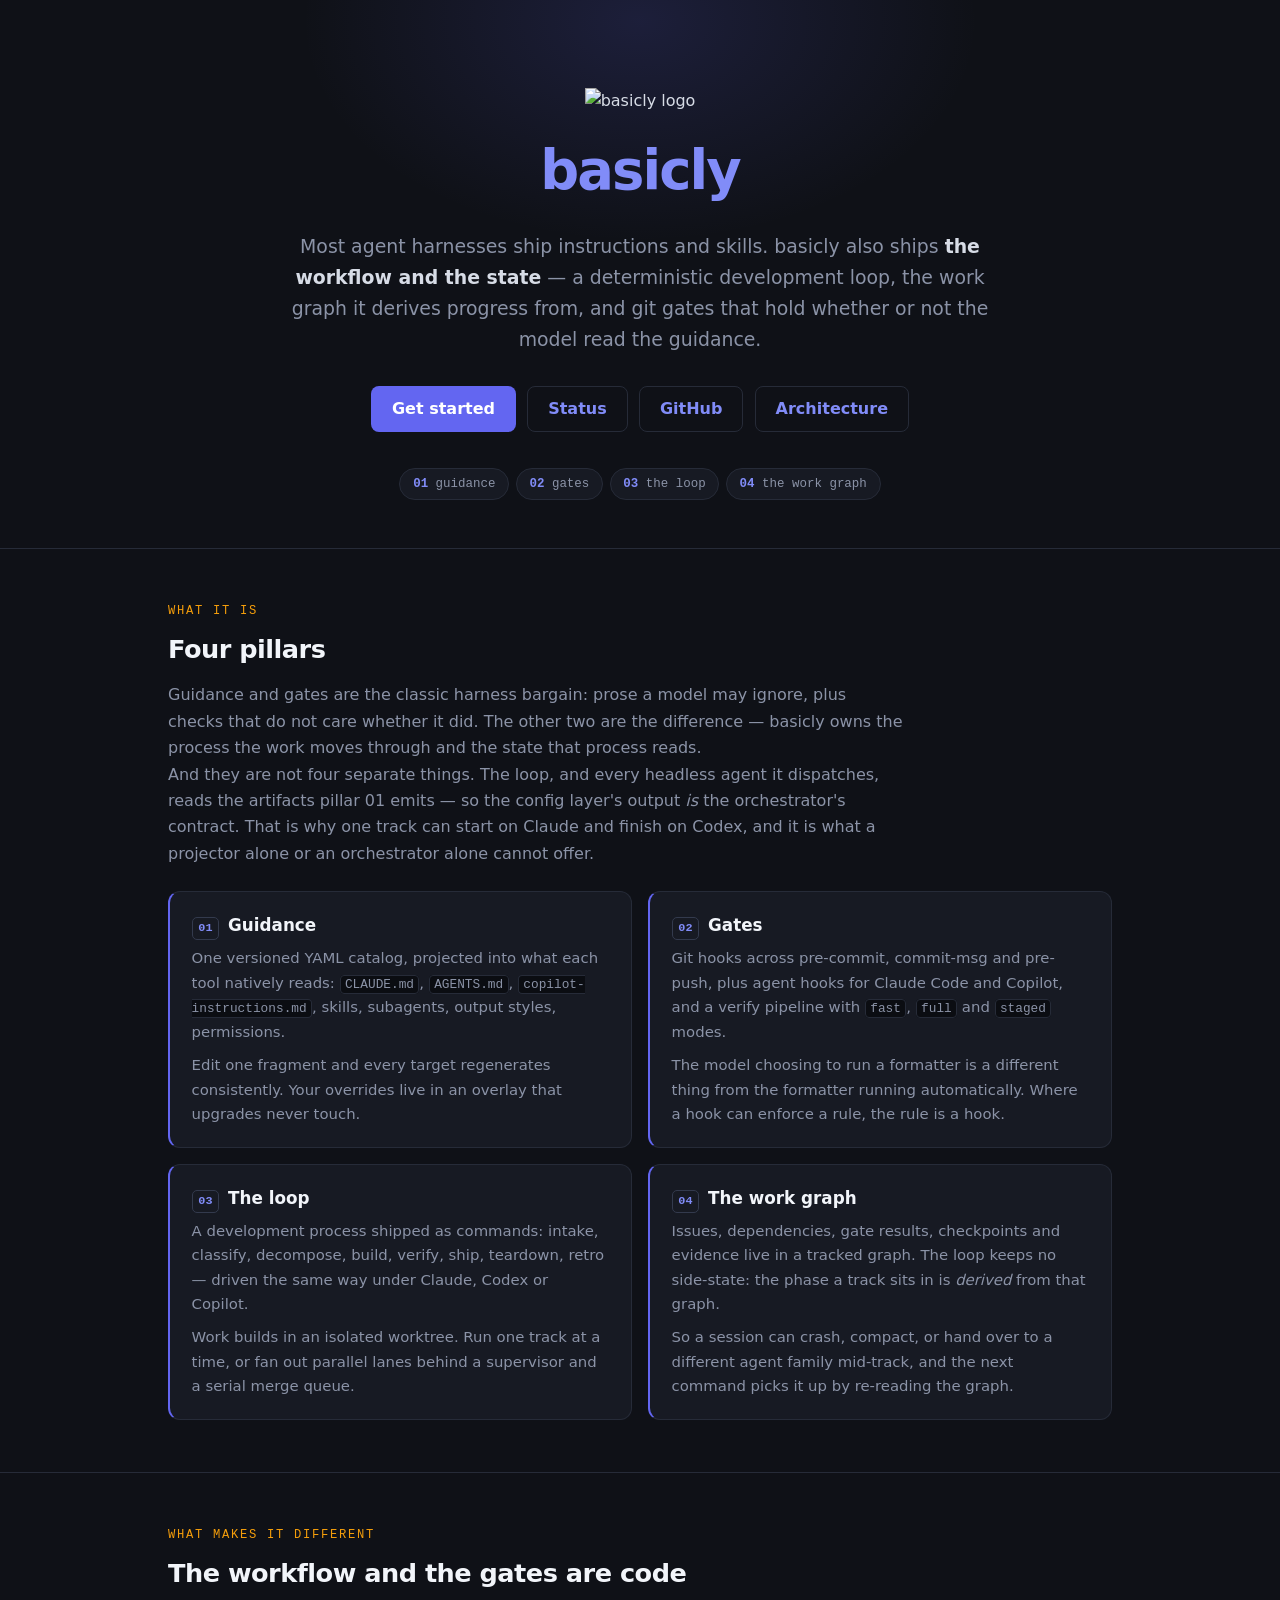
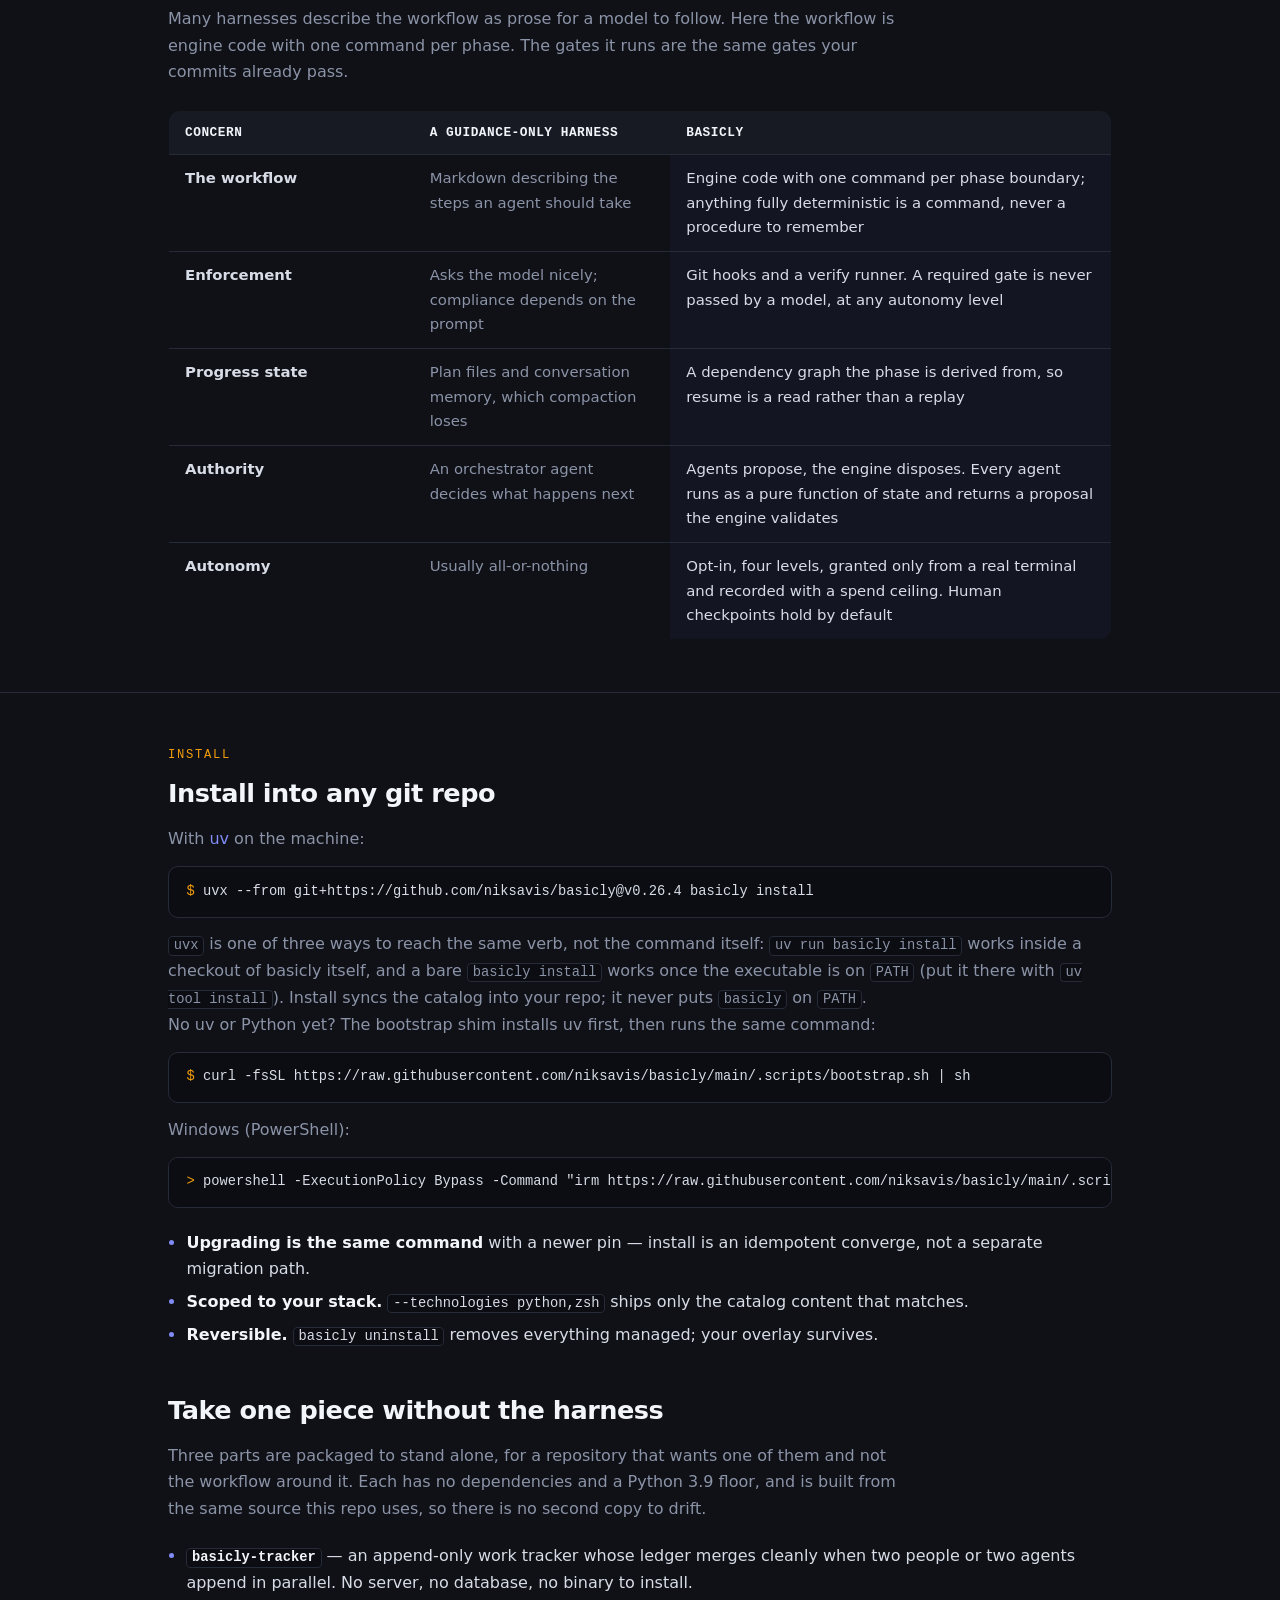
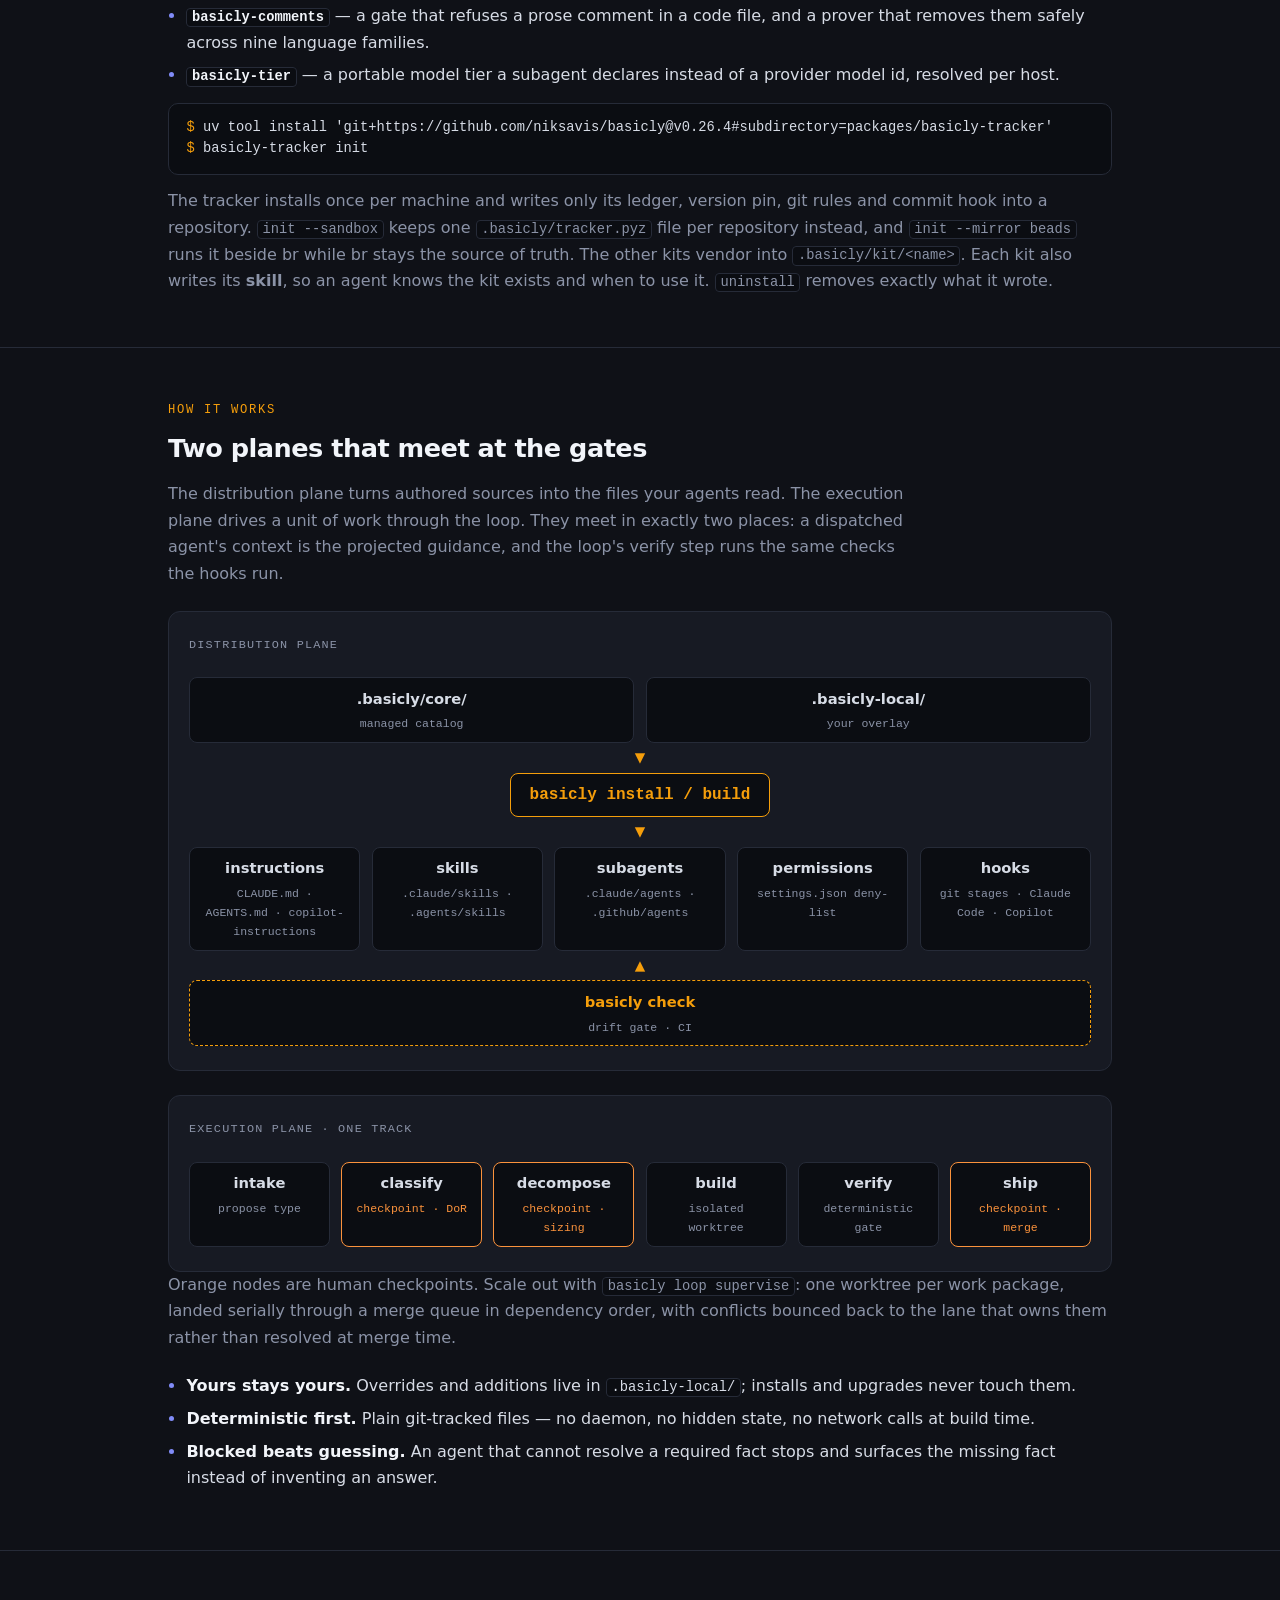
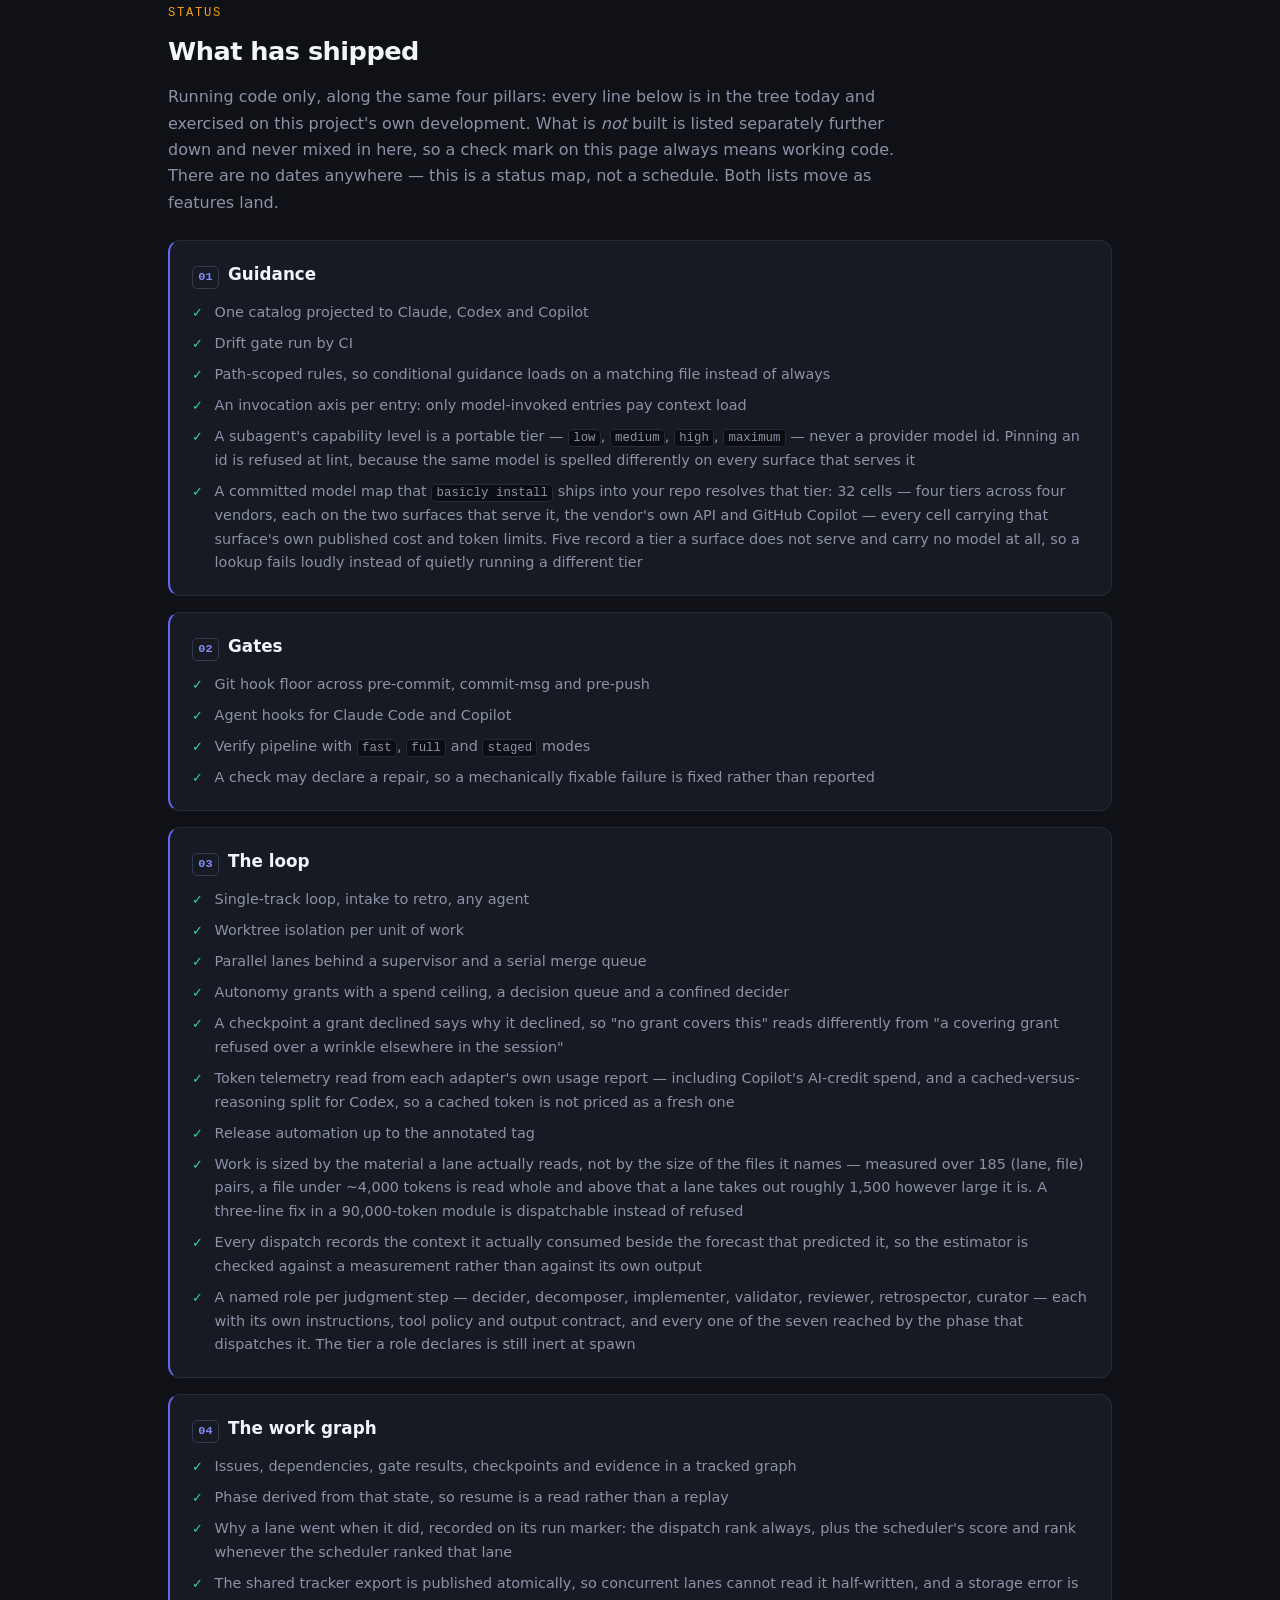
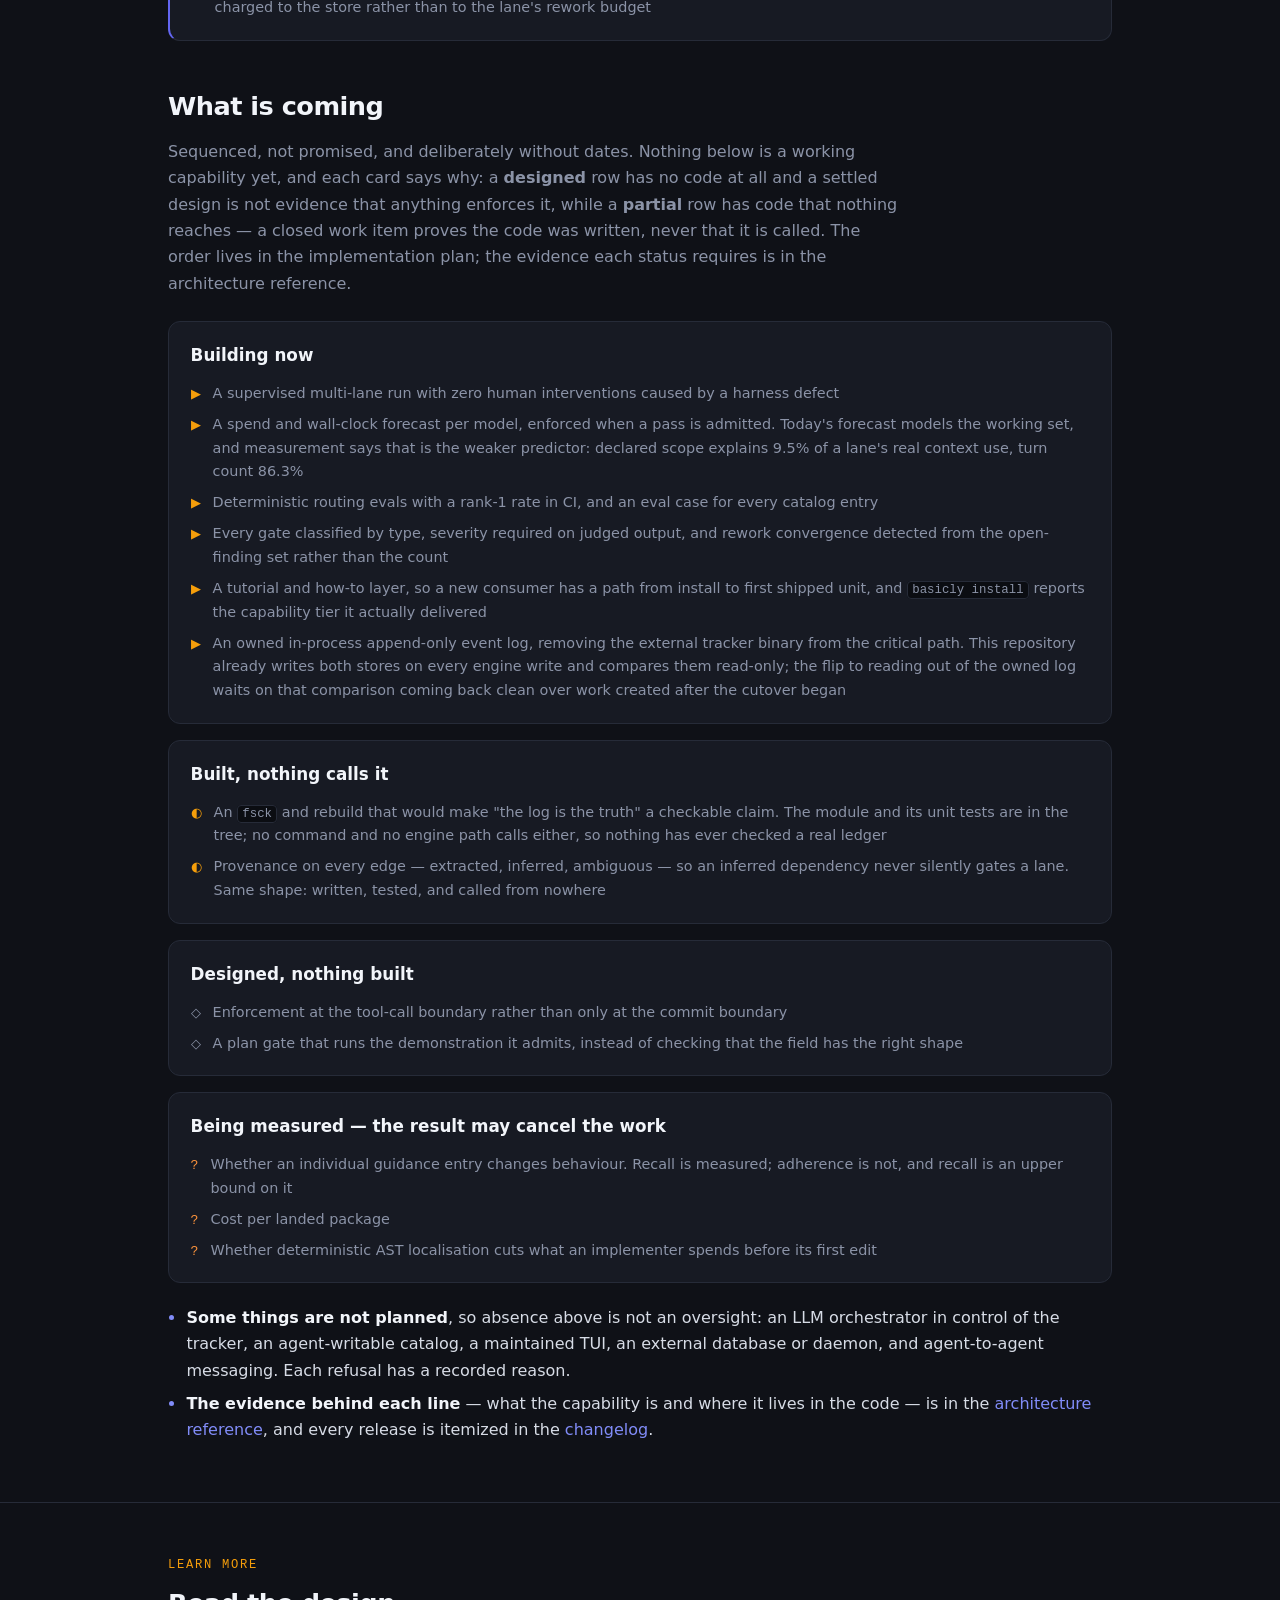
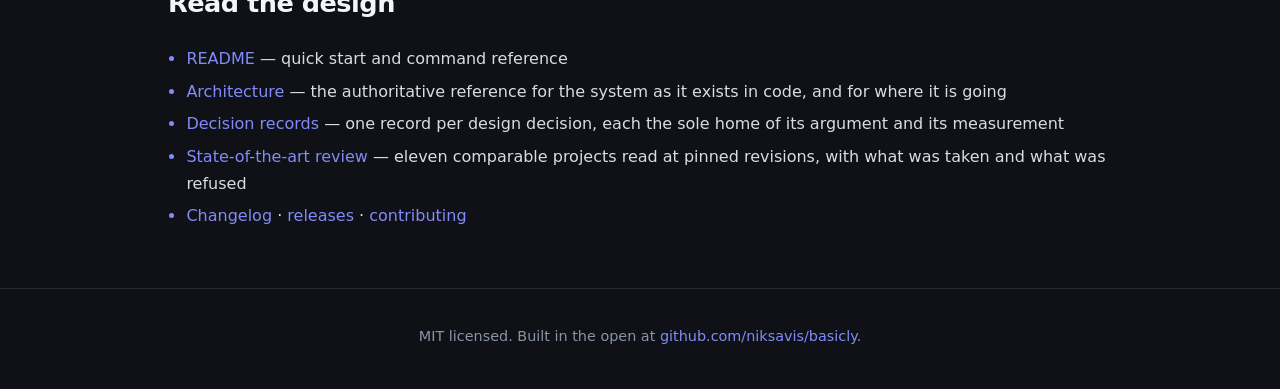
==== site/index.html @ 554cb868 "chore(release): bump version refresh install pins and regenerate projections Release v0.26.4 dated 2" ====
<!doctype html>
<html lang="en">
  <head>
    <meta charset="utf-8" />
    <meta name="viewport" content="width=device-width, initial-scale=1" />
    <title>basicly — a coding-agent harness that ships its own SDLC</title>
    <meta
      name="description"
      content="Most agent harnesses ship instructions and skills. basicly also ships the workflow and the state: a deterministic development loop, a work graph it derives phase from, and git gates that block a bad change whether or not the model read the guidance."
    />
    <meta
      name="keywords"
      content="coding agents, agent harness, harness engineering, agent SDLC, YAML catalog, git hooks, deterministic gates, worktree isolation, model tiers, CLAUDE.md, AGENTS.md, copilot-instructions"
    />
    <link rel="icon" type="image/svg+xml" href="assets/logo.svg" />
    <meta property="og:type" content="website" />
    <meta property="og:url" content="https://niksavis.github.io/basicly/" />
    <meta
      property="og:title"
      content="basicly — a coding-agent harness that ships its own SDLC"
    />
    <meta
      property="og:description"
      content="Guidance, deterministic gates, a development loop, and the work graph it runs on — projected from one catalog by one command."
    />
    <meta property="og:image" content="assets/logo.svg" />
    <meta name="twitter:card" content="summary" />
    <style>
      :root {
        --bg: #0f1117;
        --bg-raise: #171a23;
        --bg-sunk: #0b0d12;
        --border: #262b38;
        --border-lit: #333a4d;
        --text: #d7dce6;
        --text-bright: #f2f5fa;
        --text-dim: #8b93a7;
        --indigo: #818cf8;
        --indigo-deep: #6366f1;
        --amber: #f59e0b;
        --orange: #fb923c;
        --green: #34d399;
        --mono:
          ui-monospace, "Cascadia Code", "JetBrains Mono", Consolas, monospace;
        --sans: system-ui, -apple-system, "Segoe UI", Roboto, sans-serif;
      }
      * {
        box-sizing: border-box;
        margin: 0;
      }
      html {
        scroll-behavior: smooth;
      }
      @media (prefers-reduced-motion: reduce) {
        html {
          scroll-behavior: auto;
        }
        * {
          transition: none !important;
        }
      }
      body {
        background: var(--bg);
        color: var(--text);
        font-family: var(--sans);
        line-height: 1.65;
        -webkit-font-smoothing: antialiased;
      }
      a {
        color: var(--indigo);
        text-decoration: none;
      }
      a:hover {
        text-decoration: underline;
      }
      code {
        font-family: var(--mono);
        font-size: 0.86em;
        background: var(--bg-sunk);
        border: 1px solid var(--border);
        border-radius: 4px;
        padding: 0.08em 0.34em;
      }
      .wrap {
        max-width: 62rem;
        margin: 0 auto;
        padding: 0 1.5rem;
      }
      .lead {
        max-width: 46rem;
        color: var(--text-dim);
      }

      /* ---------- hero ---------- */
      header.hero {
        position: relative;
        padding: 5.5rem 0 3rem;
        text-align: center;
        overflow: hidden;
      }
      header.hero::before {
        content: "";
        position: absolute;
        inset: -40% 0 auto 50%;
        width: 46rem;
        height: 30rem;
        transform: translateX(-50%);
        background: radial-gradient(
          ellipse at center,
          rgba(99, 102, 241, 0.16),
          transparent 65%
        );
        pointer-events: none;
      }
      .hero > .wrap {
        position: relative;
      }
      .hero img {
        width: 88px;
        height: 88px;
      }
      .hero h1 {
        font-size: clamp(2.4rem, 7vw, 3.4rem);
        letter-spacing: -0.035em;
        margin-top: 0.75rem;
        font-weight: 700;
        color: var(--text-bright);
      }
      .hero h1 span {
        color: var(--indigo);
      }
      .hero p.tag {
        max-width: 44rem;
        margin: 0.9rem auto 0;
        font-size: 1.18rem;
        color: var(--text-dim);
      }
      .hero p.tag strong {
        color: var(--text);
        font-weight: 600;
      }
      .links {
        margin-top: 1.9rem;
        display: flex;
        gap: 0.7rem;
        justify-content: center;
        flex-wrap: wrap;
      }
      .btn {
        display: inline-block;
        padding: 0.58rem 1.25rem;
        border-radius: 8px;
        font-weight: 600;
        border: 1px solid var(--border);
        transition:
          border-color 0.15s ease,
          background 0.15s ease;
      }
      .btn.primary {
        background: var(--indigo-deep);
        color: #fff;
        border-color: transparent;
      }
      .btn.primary:hover {
        background: var(--indigo);
        text-decoration: none;
      }
      .btn.ghost:hover {
        border-color: var(--indigo);
        background: var(--bg-raise);
        text-decoration: none;
      }
      /* the four pillars, as a compact anchor under the hero */
      .pillbar {
        margin-top: 2.25rem;
        display: flex;
        gap: 0.4rem;
        justify-content: center;
        flex-wrap: wrap;
        font-family: var(--mono);
        font-size: 0.78rem;
      }
      .pillbar span {
        border: 1px solid var(--border);
        border-radius: 999px;
        padding: 0.28rem 0.8rem;
        color: var(--text-dim);
        background: var(--bg-raise);
      }
      .pillbar span b {
        color: var(--indigo);
        font-weight: 600;
      }

      /* ---------- sections ---------- */
      section {
        padding: 3.25rem 0;
        border-top: 1px solid var(--border);
      }
      section h2 {
        font-size: 1.6rem;
        letter-spacing: -0.02em;
        margin-bottom: 0.75rem;
        color: var(--text-bright);
      }
      .kicker {
        font-family: var(--mono);
        font-size: 0.76rem;
        letter-spacing: 0.14em;
        text-transform: uppercase;
        color: var(--amber);
        margin-bottom: 0.45rem;
      }
      .muted {
        color: var(--text-dim);
      }

      pre {
        background: var(--bg-sunk);
        border: 1px solid var(--border);
        border-radius: 10px;
        padding: 0.9rem 1.1rem;
        overflow-x: auto;
        font-family: var(--mono);
        font-size: 0.86rem;
        line-height: 1.5;
        margin: 0.85rem 0;
      }
      pre .p {
        color: var(--amber);
        user-select: none;
      }

      /* ---------- grids: every variant divides evenly ---------- */
      .grid {
        display: grid;
        gap: 1rem;
        margin-top: 1.5rem;
      }
      /* Two columns for an even card count; four pillars land as a 2x2 with no
         orphan row. Add a variant only alongside a group that divides into it. */
      .grid.two {
        grid-template-columns: repeat(2, 1fr);
      }
      /* One card per row, for a group whose cards hold different numbers of rows:
         side by side, the shorter card either stretches to leave dead space or
         ends ragged against its neighbour. */
      .grid.one {
        grid-template-columns: 1fr;
      }
      @media (max-width: 860px) {
        .grid.two {
          grid-template-columns: 1fr;
        }
      }

      .card {
        background: var(--bg-raise);
        border: 1px solid var(--border);
        border-radius: 12px;
        padding: 1.25rem 1.35rem;
        transition: border-color 0.15s ease;
      }
      .card:hover {
        border-color: var(--border-lit);
      }
      .card h3 {
        font-size: 1.05rem;
        color: var(--text-bright);
        margin-bottom: 0.35rem;
        display: flex;
        align-items: baseline;
        gap: 0.55rem;
      }
      .card h3 i {
        font-family: var(--mono);
        font-style: normal;
        font-size: 0.74rem;
        color: var(--indigo);
        border: 1px solid var(--border-lit);
        border-radius: 5px;
        padding: 0.05rem 0.36rem;
        flex: 0 0 auto;
      }
      .card p {
        font-size: 0.93rem;
        color: var(--text-dim);
      }
      .card p + p {
        margin-top: 0.55rem;
      }
      .card.accent {
        border-left: 2px solid var(--indigo-deep);
      }

      /* ---------- contrast table ---------- */
      .compare {
        width: 100%;
        border-collapse: collapse;
        margin-top: 1.5rem;
        font-size: 0.93rem;
        border: 1px solid var(--border);
        border-radius: 12px;
        overflow: hidden;
      }
      .compare th,
      .compare td {
        text-align: left;
        padding: 0.7rem 1rem;
        border-bottom: 1px solid var(--border);
        vertical-align: top;
      }
      .compare thead th {
        background: var(--bg-raise);
        color: var(--text-bright);
        font-size: 0.8rem;
        letter-spacing: 0.04em;
        text-transform: uppercase;
        font-family: var(--mono);
        font-weight: 600;
      }
      .compare tbody tr:last-child th,
      .compare tbody tr:last-child td {
        border-bottom: 0;
      }
      .compare tbody th {
        font-weight: 600;
        color: var(--text);
        width: 26%;
      }
      .compare td.them {
        color: var(--text-dim);
      }
      .compare td.us {
        color: var(--text);
        background: rgba(99, 102, 241, 0.05);
      }
      @media (max-width: 720px) {
        .compare thead {
          display: none;
        }
        .compare,
        .compare tbody,
        .compare tr,
        .compare th,
        .compare td {
          display: block;
          width: 100%;
        }
        .compare tbody tr {
          border-bottom: 1px solid var(--border);
          padding: 0.4rem 0;
        }
        .compare td::before {
          font-family: var(--mono);
          font-size: 0.72rem;
          text-transform: uppercase;
          letter-spacing: 0.08em;
          color: var(--amber);
          display: block;
        }
        .compare td.them::before {
          content: "guidance-only harness";
        }
        .compare td.us::before {
          content: "basicly";
        }
      }

      /* ---------- diagrams ---------- */
      .diagram {
        margin-top: 1.5rem;
        background: var(--bg-raise);
        border: 1px solid var(--border);
        border-radius: 12px;
        padding: 1.5rem 1.25rem;
        display: flex;
        flex-direction: column;
        align-items: center;
        gap: 0.5rem;
      }
      .diagram figcaption {
        font-family: var(--mono);
        font-size: 0.74rem;
        letter-spacing: 0.1em;
        text-transform: uppercase;
        color: var(--text-dim);
        margin-bottom: 0.85rem;
        align-self: flex-start;
      }
      .stage {
        display: flex;
        gap: 0.7rem;
        justify-content: center;
        width: 100%;
        flex-wrap: wrap;
      }
      .node {
        flex: 1 1 0;
        min-width: 8.5rem;
        background: var(--bg-sunk);
        border: 1px solid var(--border);
        border-radius: 8px;
        padding: 0.55rem 0.85rem;
        text-align: center;
      }
      .node b {
        display: block;
        color: var(--text);
        font-weight: 600;
        font-size: 0.92rem;
      }
      .node span {
        display: block;
        font-family: var(--mono);
        font-size: 0.72rem;
        color: var(--text-dim);
        margin-top: 0.2rem;
      }
      .node.cmd {
        flex: 0 0 auto;
        min-width: 0;
        font-family: var(--mono);
        font-weight: 600;
        color: var(--amber);
        border-color: var(--amber);
        padding: 0.5rem 1.15rem;
      }
      .node.gate {
        flex: 0 0 auto;
        width: 100%;
        border-style: dashed;
        border-color: var(--amber);
      }
      .node.gate b {
        color: var(--amber);
      }
      .node.human {
        border-color: var(--orange);
      }
      .node.human span {
        color: var(--orange);
      }
      .arrow {
        color: var(--amber);
        font-size: 0.85rem;
        line-height: 1;
      }
      @media (max-width: 700px) {
        .stage {
          flex-direction: column;
        }
      }

      ul.plain {
        padding-left: 1.15rem;
        margin-top: 1.35rem;
      }
      ul.plain li {
        margin: 0.4rem 0;
      }
      ul.plain li::marker {
        color: var(--indigo);
      }
      ul.plain strong {
        color: var(--text-bright);
      }

      /* ---------- status: per-pillar shipped chips ---------- */
      /* The shipped list is one state — running code — so its marker is a tick
         rather than a word repeated down the column. The roadmap below it carries
         four not-yet-working states, and those must never render in the shipped
         colour: a green marker on this page means working code and nothing else.
         `partial` shares amber with `todo` on purpose — both are mid-flight — and
         is told apart by its glyph and its card, not by a fifth hue nobody can
         name. */
      .st {
        flex: 0 0 auto;
        font-family: var(--mono);
        font-size: 0.82rem;
        color: var(--green);
      }
      /* The roadmap's second heading follows a card grid rather than a section
         rule, so it needs the breathing room a section border would have given. */
      #roadmap .grid + h2 {
        margin-top: 2.75rem;
      }
      .st.todo {
        color: var(--amber);
      }
      .st.partial {
        color: var(--amber);
      }
      .st.later {
        color: var(--text-dim);
      }
      .st.ask {
        color: var(--orange);
      }
      ul.chips {
        margin-top: 0.75rem;
        padding: 0;
        list-style: none;
        display: grid;
        gap: 0.45rem;
      }
      ul.chips li {
        display: flex;
        gap: 0.75rem;
        align-items: baseline;
        font-size: 0.9rem;
        color: var(--text-dim);
      }
      /* Cards hug their content: the four pillars hold different numbers of
         rows, and a stretched card leaves dead space inside its border. */
      #roadmap .grid.two {
        align-items: start;
      }

      footer {
        border-top: 1px solid var(--border);
        padding: 2.25rem 0 3rem;
        text-align: center;
        color: var(--text-dim);
        font-size: 0.9rem;
      }
    </style>
  </head>
  <body>
    <header class="hero">
      <div class="wrap">
        <img src="assets/logo.svg" alt="basicly logo" width="88" height="88" />
        <h1><span>basicly</span></h1>
        <p class="tag">
          Most agent harnesses ship instructions and skills. basicly also ships
          <strong>the workflow and the state</strong> — a deterministic
          development loop, the work graph it derives progress from, and git
          gates that hold whether or not the model read the guidance.
        </p>
        <div class="links">
          <a class="btn primary" href="#install">Get started</a>
          <a class="btn ghost" href="#roadmap">Status</a>
          <a class="btn ghost" href="https://github.com/niksavis/basicly"
            >GitHub</a
          >
          <a
            class="btn ghost"
            href="https://github.com/niksavis/basicly/blob/main/docs/architecture/architecture.md"
            >Architecture</a
          >
        </div>
        <div class="pillbar" aria-label="The four pillars">
          <span><b>01</b> guidance</span>
          <span><b>02</b> gates</span>
          <span><b>03</b> the loop</span>
          <span><b>04</b> the work graph</span>
        </div>
      </div>
    </header>

    <section id="pillars">
      <div class="wrap">
        <p class="kicker">What it is</p>
        <h2>Four pillars</h2>
        <p class="lead">
          Guidance and gates are the classic harness bargain: prose a model may
          ignore, plus checks that do not care whether it did. The other two are
          the difference — basicly owns the process the work moves through and
          the state that process reads.
        </p>
        <p class="lead">
          And they are not four separate things. The loop, and every headless
          agent it dispatches, reads the artifacts pillar 01 emits — so the
          config layer's output <em>is</em> the orchestrator's contract. That is
          why one track can start on Claude and finish on Codex, and it is what a
          projector alone or an orchestrator alone cannot offer.
        </p>
        <div class="grid two">
          <div class="card accent">
            <h3><i>01</i> Guidance</h3>
            <p>
              One versioned YAML catalog, projected into what each tool
              natively reads: <code>CLAUDE.md</code>, <code>AGENTS.md</code>,
              <code>copilot-instructions.md</code>, skills, subagents,
              output styles, permissions.
            </p>
            <p>
              Edit one fragment and every target regenerates consistently. Your
              overrides live in an overlay that upgrades never touch.
            </p>
          </div>
          <div class="card accent">
            <h3><i>02</i> Gates</h3>
            <p>
              Git hooks across pre-commit, commit-msg and pre-push, plus agent
              hooks for Claude Code and Copilot, and a verify pipeline with
              <code>fast</code>, <code>full</code> and <code>staged</code>
              modes.
            </p>
            <p>
              The model choosing to run a formatter is a different thing from
              the formatter running automatically. Where a hook can enforce a
              rule, the rule is a hook.
            </p>
          </div>
          <div class="card accent">
            <h3><i>03</i> The loop</h3>
            <p>
              A development process shipped as commands: intake, classify,
              decompose, build, verify, ship, teardown, retro — driven the same
              way under Claude, Codex or Copilot.
            </p>
            <p>
              Work builds in an isolated worktree. Run one track at a time, or
              fan out parallel lanes behind a supervisor and a serial merge
              queue.
            </p>
          </div>
          <div class="card accent">
            <h3><i>04</i> The work graph</h3>
            <p>
              Issues, dependencies, gate results, checkpoints and evidence live
              in a tracked graph. The loop keeps no side-state: the phase a
              track sits in is <em>derived</em> from that graph.
            </p>
            <p>
              So a session can crash, compact, or hand over to a different
              agent family mid-track, and the next command picks it up by
              re-reading the graph.
            </p>
          </div>
        </div>
      </div>
    </section>

    <section id="different">
      <div class="wrap">
        <p class="kicker">What makes it different</p>
        <h2>The workflow and the gates are code</h2>
        <p class="lead">
          Many harnesses describe the workflow as prose for a model to follow.
          Here the workflow is engine code with one command per phase. The gates
          it runs are the same gates your commits already pass.
        </p>
        <table class="compare">
          <thead>
            <tr>
              <th scope="col">Concern</th>
              <th scope="col">A guidance-only harness</th>
              <th scope="col">basicly</th>
            </tr>
          </thead>
          <tbody>
            <tr>
              <th scope="row">The workflow</th>
              <td class="them">
                Markdown describing the steps an agent should take
              </td>
              <td class="us">
                Engine code with one command per phase boundary; anything fully
                deterministic is a command, never a procedure to remember
              </td>
            </tr>
            <tr>
              <th scope="row">Enforcement</th>
              <td class="them">
                Asks the model nicely; compliance depends on the prompt
              </td>
              <td class="us">
                Git hooks and a verify runner. A required gate is never passed
                by a model, at any autonomy level
              </td>
            </tr>
            <tr>
              <th scope="row">Progress state</th>
              <td class="them">
                Plan files and conversation memory, which compaction loses
              </td>
              <td class="us">
                A dependency graph the phase is derived from, so resume is a
                read rather than a replay
              </td>
            </tr>
            <tr>
              <th scope="row">Authority</th>
              <td class="them">
                An orchestrator agent decides what happens next
              </td>
              <td class="us">
                Agents propose, the engine disposes. Every agent runs as a pure
                function of state and returns a proposal the engine validates
              </td>
            </tr>
            <tr>
              <th scope="row">Autonomy</th>
              <td class="them">Usually all-or-nothing</td>
              <td class="us">
                Opt-in, four levels, granted only from a real terminal and
                recorded with a spend ceiling. Human checkpoints hold by default
              </td>
            </tr>
          </tbody>
        </table>
      </div>
    </section>

    <section id="install">
      <div class="wrap">
        <p class="kicker">Install</p>
        <h2>Install into any git repo</h2>
        <p class="lead">
          With <a href="https://docs.astral.sh/uv/">uv</a> on the machine:
        </p>
        <pre><span class="p">$ </span>uvx --from git+https://github.com/niksavis/basicly@v0.26.4 basicly install</pre>
        <p class="muted">
          <code>uvx</code> is one of three ways to reach the same verb, not the
          command itself: <code>uv run basicly install</code> works inside a
          checkout of basicly itself, and a bare <code>basicly install</code>
          works once the executable is on <code>PATH</code> (put it there with
          <code>uv tool install</code>). Install syncs the catalog into your
          repo; it never puts <code>basicly</code> on <code>PATH</code>.
        </p>
        <p class="muted">
          No uv or Python yet? The bootstrap shim installs uv first, then runs
          the same command:
        </p>
        <pre><span class="p">$ </span>curl -fsSL https://raw.githubusercontent.com/niksavis/basicly/main/.scripts/bootstrap.sh | sh</pre>
        <p class="muted">Windows (PowerShell):</p>
        <pre><span class="p">&gt; </span>powershell -ExecutionPolicy Bypass -Command "irm https://raw.githubusercontent.com/niksavis/basicly/main/.scripts/bootstrap.ps1 | iex"</pre>
        <ul class="plain">
          <li>
            <strong>Upgrading is the same command</strong> with a newer pin —
            install is an idempotent converge, not a separate migration path.
          </li>
          <li>
            <strong>Scoped to your stack.</strong>
            <code>--technologies python,zsh</code> ships only the catalog
            content that matches.
          </li>
          <li>
            <strong>Reversible.</strong> <code>basicly uninstall</code> removes
            everything managed; your overlay survives.
          </li>
        </ul>
        <h2 style="margin-top:2.5rem">Take one piece without the harness</h2>
        <p class="lead">
          Three parts are packaged to stand alone, for a repository that wants
          one of them and not the workflow around it. Each has no dependencies
          and a Python 3.9 floor, and is built from the same source this repo
          uses, so there is no second copy to drift.
        </p>
        <ul class="plain">
          <li>
            <strong><code>basicly-tracker</code></strong> — an append-only work
            tracker whose ledger merges cleanly when two people or two agents
            append in parallel. No server, no database, no binary to install.
          </li>
          <li>
            <strong><code>basicly-comments</code></strong> — a gate that refuses
            a prose comment in a code file, and a prover that removes them
            safely across nine language families.
          </li>
          <li>
            <strong><code>basicly-tier</code></strong> — a portable model tier a
            subagent declares instead of a provider model id, resolved per host.
          </li>
        </ul>
        <pre><span class="p">$ </span>uv tool install 'git+https://github.com/niksavis/basicly@v0.26.4#subdirectory=packages/basicly-tracker'
<span class="p">$ </span>basicly-tracker init</pre>
        <p class="muted">
          The tracker installs once per machine and writes only its ledger,
          version pin, git rules and commit hook into a repository.
          <code>init --sandbox</code> keeps one <code>.basicly/tracker.pyz</code>
          file per repository instead, and <code>init --mirror beads</code>
          runs it beside br while br stays the source of truth. The other kits
          vendor into <code>.basicly/kit/&lt;name&gt;</code>. Each kit also
          writes its <strong>skill</strong>, so an agent knows the kit exists
          and when to use it. <code>uninstall</code> removes exactly what it
          wrote.
        </p>
      </div>
    </section>

    <section id="how">
      <div class="wrap">
        <p class="kicker">How it works</p>
        <h2>Two planes that meet at the gates</h2>
        <p class="lead">
          The distribution plane turns authored sources into the files your
          agents read. The execution plane drives a unit of work through the
          loop. They meet in exactly two places: a dispatched agent's context is
          the projected guidance, and the loop's verify step runs the same
          checks the hooks run.
        </p>

        <figure
          class="diagram"
          aria-label="Distribution plane: the managed catalog and your overlay are merged by basicly install or build into instructions, skills, subagents, permissions and hooks, and the basicly check drift gate verifies the result in CI."
        >
          <figcaption>Distribution plane</figcaption>
          <div class="stage">
            <div class="node">
              <b>.basicly/core/</b><span>managed catalog</span>
            </div>
            <div class="node">
              <b>.basicly-local/</b><span>your overlay</span>
            </div>
          </div>
          <div class="arrow" aria-hidden="true">▼</div>
          <div class="node cmd">basicly install / build</div>
          <div class="arrow" aria-hidden="true">▼</div>
          <div class="stage">
            <div class="node">
              <b>instructions</b
              ><span>CLAUDE.md · AGENTS.md · copilot-instructions</span>
            </div>
            <div class="node">
              <b>skills</b><span>.claude/skills · .agents/skills</span>
            </div>
            <div class="node">
              <b>subagents</b><span>.claude/agents · .github/agents</span>
            </div>
            <div class="node">
              <b>permissions</b><span>settings.json deny-list</span>
            </div>
            <div class="node">
              <b>hooks</b><span>git stages · Claude Code · Copilot</span>
            </div>
          </div>
          <div class="arrow" aria-hidden="true">▲</div>
          <div class="node gate">
            <b>basicly check</b><span>drift gate · CI</span>
          </div>
        </figure>

        <figure
          class="diagram"
          aria-label="Execution plane: a unit of work moves through intake, classify, decompose, build, verify and ship, then teardown. Classify, decompose and ship are human checkpoints. Build runs in an isolated worktree and verify is the deterministic gate."
        >
          <figcaption>Execution plane · one track</figcaption>
          <div class="stage">
            <div class="node"><b>intake</b><span>propose type</span></div>
            <div class="node human">
              <b>classify</b><span>checkpoint · DoR</span>
            </div>
            <div class="node human">
              <b>decompose</b><span>checkpoint · sizing</span>
            </div>
            <div class="node"><b>build</b><span>isolated worktree</span></div>
            <div class="node"><b>verify</b><span>deterministic gate</span></div>
            <div class="node human">
              <b>ship</b><span>checkpoint · merge</span>
            </div>
          </div>
        </figure>
        <p class="muted">
          Orange nodes are human checkpoints. Scale out with
          <code>basicly loop supervise</code>: one worktree per work package,
          landed serially through a merge queue in dependency order, with
          conflicts bounced back to the lane that owns them rather than resolved
          at merge time.
        </p>

        <ul class="plain">
          <li>
            <strong>Yours stays yours.</strong> Overrides and additions live in
            <code>.basicly-local/</code>; installs and upgrades never touch
            them.
          </li>
          <li>
            <strong>Deterministic first.</strong> Plain git-tracked files — no
            daemon, no hidden state, no network calls at build time.
          </li>
          <li>
            <strong>Blocked beats guessing.</strong> An agent that cannot
            resolve a required fact stops and surfaces the missing fact instead
            of inventing an answer.
          </li>
        </ul>
      </div>
    </section>

    <section id="roadmap">
      <div class="wrap">
        <p class="kicker">Status</p>
        <h2>What has shipped</h2>
        <p class="lead">
          Running code only, along the same four pillars: every line below is in
          the tree today and exercised on this project's own development. What
          is <em>not</em> built is listed separately further down and never
          mixed in here, so a check mark on this page always means working code.
          There are no dates anywhere — this is a status map, not a schedule.
          Both lists move as features land.
        </p>

        <div class="grid one">
          <div class="card accent">
            <h3><i>01</i> Guidance</h3>
            <ul class="chips">
              <li>
                <span class="st" aria-hidden="true">&#10003;</span>
                <span
                  >One catalog projected to Claude, Codex and Copilot</span
                >
              </li>
              <li>
                <span class="st" aria-hidden="true">&#10003;</span>
                <span>Drift gate run by CI</span>
              </li>
              <li>
                <span class="st" aria-hidden="true">&#10003;</span>
                <span
                  >Path-scoped rules, so conditional guidance loads on a
                  matching file instead of always</span
                >
              </li>
              <li>
                <span class="st" aria-hidden="true">&#10003;</span>
                <span
                  >An invocation axis per entry: only model-invoked entries pay
                  context load</span
                >
              </li>
              <li>
                <span class="st" aria-hidden="true">&#10003;</span>
                <span
                  >A subagent's capability level is a portable tier —
                  <code>low</code>, <code>medium</code>, <code>high</code>,
                  <code>maximum</code> — never a provider model id. Pinning an id
                  is refused at lint, because the same model is spelled
                  differently on every surface that serves it</span
                >
              </li>
              <li>
                <span class="st" aria-hidden="true">&#10003;</span>
                <span
                  >A committed model map that <code>basicly install</code> ships
                  into your repo resolves that tier: 32 cells — four tiers across
                  four vendors, each on the two surfaces that serve it, the
                  vendor's own API and GitHub Copilot — every cell carrying that
                  surface's own published cost and token limits. Five record a
                  tier a surface does not serve and carry no model at all, so a
                  lookup fails loudly instead of quietly running a different
                  tier</span
                >
              </li>
            </ul>
          </div>

          <div class="card accent">
            <h3><i>02</i> Gates</h3>
            <ul class="chips">
              <li>
                <span class="st" aria-hidden="true">&#10003;</span>
                <span
                  >Git hook floor across pre-commit, commit-msg and
                  pre-push</span
                >
              </li>
              <li>
                <span class="st" aria-hidden="true">&#10003;</span>
                <span>Agent hooks for Claude Code and Copilot</span>
              </li>
              <li>
                <span class="st" aria-hidden="true">&#10003;</span>
                <span
                  >Verify pipeline with <code>fast</code>, <code>full</code> and
                  <code>staged</code> modes</span
                >
              </li>
              <li>
                <span class="st" aria-hidden="true">&#10003;</span>
                <span
                  >A check may declare a repair, so a mechanically fixable
                  failure is fixed rather than reported</span
                >
              </li>
            </ul>
          </div>

          <div class="card accent">
            <h3><i>03</i> The loop</h3>
            <ul class="chips">
              <li>
                <span class="st" aria-hidden="true">&#10003;</span>
                <span>Single-track loop, intake to retro, any agent</span>
              </li>
              <li>
                <span class="st" aria-hidden="true">&#10003;</span>
                <span>Worktree isolation per unit of work</span>
              </li>
              <li>
                <span class="st" aria-hidden="true">&#10003;</span>
                <span
                  >Parallel lanes behind a supervisor and a serial merge
                  queue</span
                >
              </li>
              <li>
                <span class="st" aria-hidden="true">&#10003;</span>
                <span
                  >Autonomy grants with a spend ceiling, a decision queue and a
                  confined decider</span
                >
              </li>
              <li>
                <span class="st" aria-hidden="true">&#10003;</span>
                <span
                  >A checkpoint a grant declined says why it declined, so "no
                  grant covers this" reads differently from "a covering grant
                  refused over a wrinkle elsewhere in the session"</span
                >
              </li>
              <li>
                <span class="st" aria-hidden="true">&#10003;</span>
                <span
                  >Token telemetry read from each adapter's own usage report —
                  including Copilot's AI-credit spend, and a cached-versus-reasoning
                  split for Codex, so a cached token is not priced as a fresh
                  one</span
                >
              </li>
              <li>
                <span class="st" aria-hidden="true">&#10003;</span>
                <span>Release automation up to the annotated tag</span>
              </li>
              <li>
                <span class="st" aria-hidden="true">&#10003;</span>
                <span
                  >Work is sized by the material a lane actually reads, not by
                  the size of the files it names — measured over 185 (lane,
                  file) pairs, a file under ~4,000 tokens is read whole and
                  above that a lane takes out roughly 1,500 however large it
                  is. A three-line fix in a 90,000-token module is dispatchable
                  instead of refused</span
                >
              </li>
              <li>
                <span class="st" aria-hidden="true">&#10003;</span>
                <span
                  >Every dispatch records the context it actually consumed
                  beside the forecast that predicted it, so the estimator is
                  checked against a measurement rather than against its own
                  output</span
                >
              </li>
              <li>
                <span class="st" aria-hidden="true">&#10003;</span>
                <span
                  >A named role per judgment step — decider, decomposer,
                  implementer, validator, reviewer, retrospector, curator — each
                  with its own instructions, tool policy and output contract,
                  and every one of the seven reached by the phase that
                  dispatches it. The tier a role declares is still inert at
                  spawn</span
                >
              </li>
            </ul>
          </div>

          <div class="card accent">
            <h3><i>04</i> The work graph</h3>
            <ul class="chips">
              <li>
                <span class="st" aria-hidden="true">&#10003;</span>
                <span
                  >Issues, dependencies, gate results, checkpoints and evidence
                  in a tracked graph</span
                >
              </li>
              <li>
                <span class="st" aria-hidden="true">&#10003;</span>
                <span
                  >Phase derived from that state, so resume is a read rather
                  than a replay</span
                >
              </li>
              <li>
                <span class="st" aria-hidden="true">&#10003;</span>
                <span
                  >Why a lane went when it did, recorded on its run marker: the
                  dispatch rank always, plus the scheduler's score and rank
                  whenever the scheduler ranked that lane</span
                >
              </li>
              <li>
                <span class="st" aria-hidden="true">&#10003;</span>
                <span
                  >The shared tracker export is published atomically, so
                  concurrent lanes cannot read it half-written, and a storage
                  error is charged to the store rather than to the lane's rework
                  budget</span
                >
              </li>
            </ul>
          </div>
        </div>

        <h2>What is coming</h2>
        <p class="lead">
          Sequenced, not promised, and deliberately without dates. Nothing below
          is a working capability yet, and each card says why: a
          <strong>designed</strong> row has no code at all and a settled design
          is not evidence that anything enforces it, while a
          <strong>partial</strong> row has code that nothing reaches — a closed
          work item proves the code was written, never that it is called. The
          order lives in the implementation plan; the evidence each status
          requires is in the architecture reference.
        </p>

        <div class="grid one">
          <div class="card">
            <h3>Building now</h3>
            <ul class="chips">
              <li>
                <span class="st todo" aria-hidden="true">&#9654;</span>
                <span
                  >A supervised multi-lane run with zero human interventions
                  caused by a harness defect</span
                >
              </li>
              <li>
                <span class="st todo" aria-hidden="true">&#9654;</span>
                <span
                  >A spend and wall-clock forecast per model, enforced when a
                  pass is admitted. Today's forecast models the working set, and
                  measurement says that is the weaker predictor: declared scope
                  explains 9.5% of a lane's real context use, turn count
                  86.3%</span
                >
              </li>
              <li>
                <span class="st todo" aria-hidden="true">&#9654;</span>
                <span
                  >Deterministic routing evals with a rank-1 rate in CI, and an
                  eval case for every catalog entry</span
                >
              </li>
              <li>
                <span class="st todo" aria-hidden="true">&#9654;</span>
                <span
                  >Every gate classified by type, severity required on judged
                  output, and rework convergence detected from the open-finding
                  set rather than the count</span
                >
              </li>
              <li>
                <span class="st todo" aria-hidden="true">&#9654;</span>
                <span
                  >A tutorial and how-to layer, so a new consumer has a path
                  from install to first shipped unit, and
                  <code>basicly install</code> reports the capability tier it
                  actually delivered</span
                >
              </li>
              <li>
                <span class="st todo" aria-hidden="true">&#9654;</span>
                <span
                  >An owned in-process append-only event log, removing the
                  external tracker binary from the critical path. This
                  repository already writes both stores on every engine write
                  and compares them read-only; the flip to reading out of the
                  owned log waits on that comparison coming back clean over work
                  created after the cutover began</span
                >
              </li>
            </ul>
          </div>

          <div class="card">
            <h3>Built, nothing calls it</h3>
            <ul class="chips">
              <li>
                <span class="st partial" aria-hidden="true">&#9680;</span>
                <span
                  >An <code>fsck</code> and rebuild that would make "the log is
                  the truth" a checkable claim. The module and its unit tests are
                  in the tree; no command and no engine path calls either, so
                  nothing has ever checked a real ledger</span
                >
              </li>
              <li>
                <span class="st partial" aria-hidden="true">&#9680;</span>
                <span
                  >Provenance on every edge — extracted, inferred, ambiguous —
                  so an inferred dependency never silently gates a lane. Same
                  shape: written, tested, and called from nowhere</span
                >
              </li>
            </ul>
          </div>

          <div class="card">
            <h3>Designed, nothing built</h3>
            <ul class="chips">
              <li>
                <span class="st later" aria-hidden="true">&#9671;</span>
                <span
                  >Enforcement at the tool-call boundary rather than only at the
                  commit boundary</span
                >
              </li>
              <li>
                <span class="st later" aria-hidden="true">&#9671;</span>
                <span
                  >A plan gate that runs the demonstration it admits, instead of
                  checking that the field has the right shape</span
                >
              </li>
            </ul>
          </div>

          <div class="card">
            <h3>Being measured — the result may cancel the work</h3>
            <ul class="chips">
              <li>
                <span class="st ask" aria-hidden="true">?</span>
                <span
                  >Whether an individual guidance entry changes behaviour. Recall
                  is measured; adherence is not, and recall is an upper bound on
                  it</span
                >
              </li>
              <li>
                <span class="st ask" aria-hidden="true">?</span>
                <span>Cost per landed package</span>
              </li>
              <li>
                <span class="st ask" aria-hidden="true">?</span>
                <span
                  >Whether deterministic AST localisation cuts what an
                  implementer spends before its first edit</span
                >
              </li>
            </ul>
          </div>
        </div>

        <ul class="plain">
          <li>
            <strong>Some things are not planned</strong>, so absence above is not
            an oversight: an LLM orchestrator in control of the tracker, an
            agent-writable catalog, a maintained TUI, an external database or
            daemon, and agent-to-agent messaging. Each refusal has a recorded
            reason.
          </li>
          <li>
            <strong>The evidence behind each line</strong> — what the capability
            is and where it lives in the code — is in the
            <a
              href="https://github.com/niksavis/basicly/blob/main/docs/architecture/architecture.md"
              >architecture reference</a
            >, and every release is itemized in the
            <a href="https://github.com/niksavis/basicly/blob/main/CHANGELOG.md"
              >changelog</a
            >.
          </li>
        </ul>
      </div>
    </section>

    <section id="more">
      <div class="wrap">
        <p class="kicker">Learn more</p>
        <h2>Read the design</h2>
        <ul class="plain">
          <li>
            <a href="https://github.com/niksavis/basicly#readme">README</a> —
            quick start and command reference
          </li>
          <li>
            <a
              href="https://github.com/niksavis/basicly/blob/main/docs/architecture/architecture.md"
              >Architecture</a
            >
            — the authoritative reference for the system as it exists in code,
            and for where it is going
          </li>
          <li>
            <a
              href="https://github.com/niksavis/basicly/blob/main/docs/architecture/architecture.md#38-decision-records"
              >Decision records</a
            >
            — one record per design decision, each the sole home of its argument
            and its measurement
          </li>
          <li>
            <a
              href="https://github.com/niksavis/basicly/blob/main/docs/architecture/architecture.md#d-44--the-field-review-of-2026-07-26-leads-kept-one-matched-eight-gaps-placed-rejections-recorded"
              >State-of-the-art review</a
            >
            — eleven comparable projects read at pinned revisions, with what was
            taken and what was refused
          </li>
          <li>
            <a href="https://github.com/niksavis/basicly/blob/main/CHANGELOG.md"
              >Changelog</a
            >
            ·
            <a href="https://github.com/niksavis/basicly/releases">releases</a>
            ·
            <a
              href="https://github.com/niksavis/basicly/blob/main/CONTRIBUTING.md"
              >contributing</a
            >
          </li>
        </ul>
      </div>
    </section>

    <footer>
      <div class="wrap">
        <p>
          MIT licensed. Built in the open at
          <a href="https://github.com/niksavis/basicly"
            >github.com/niksavis/basicly</a
          >.
        </p>
      </div>
    </footer>
  </body>
</html>
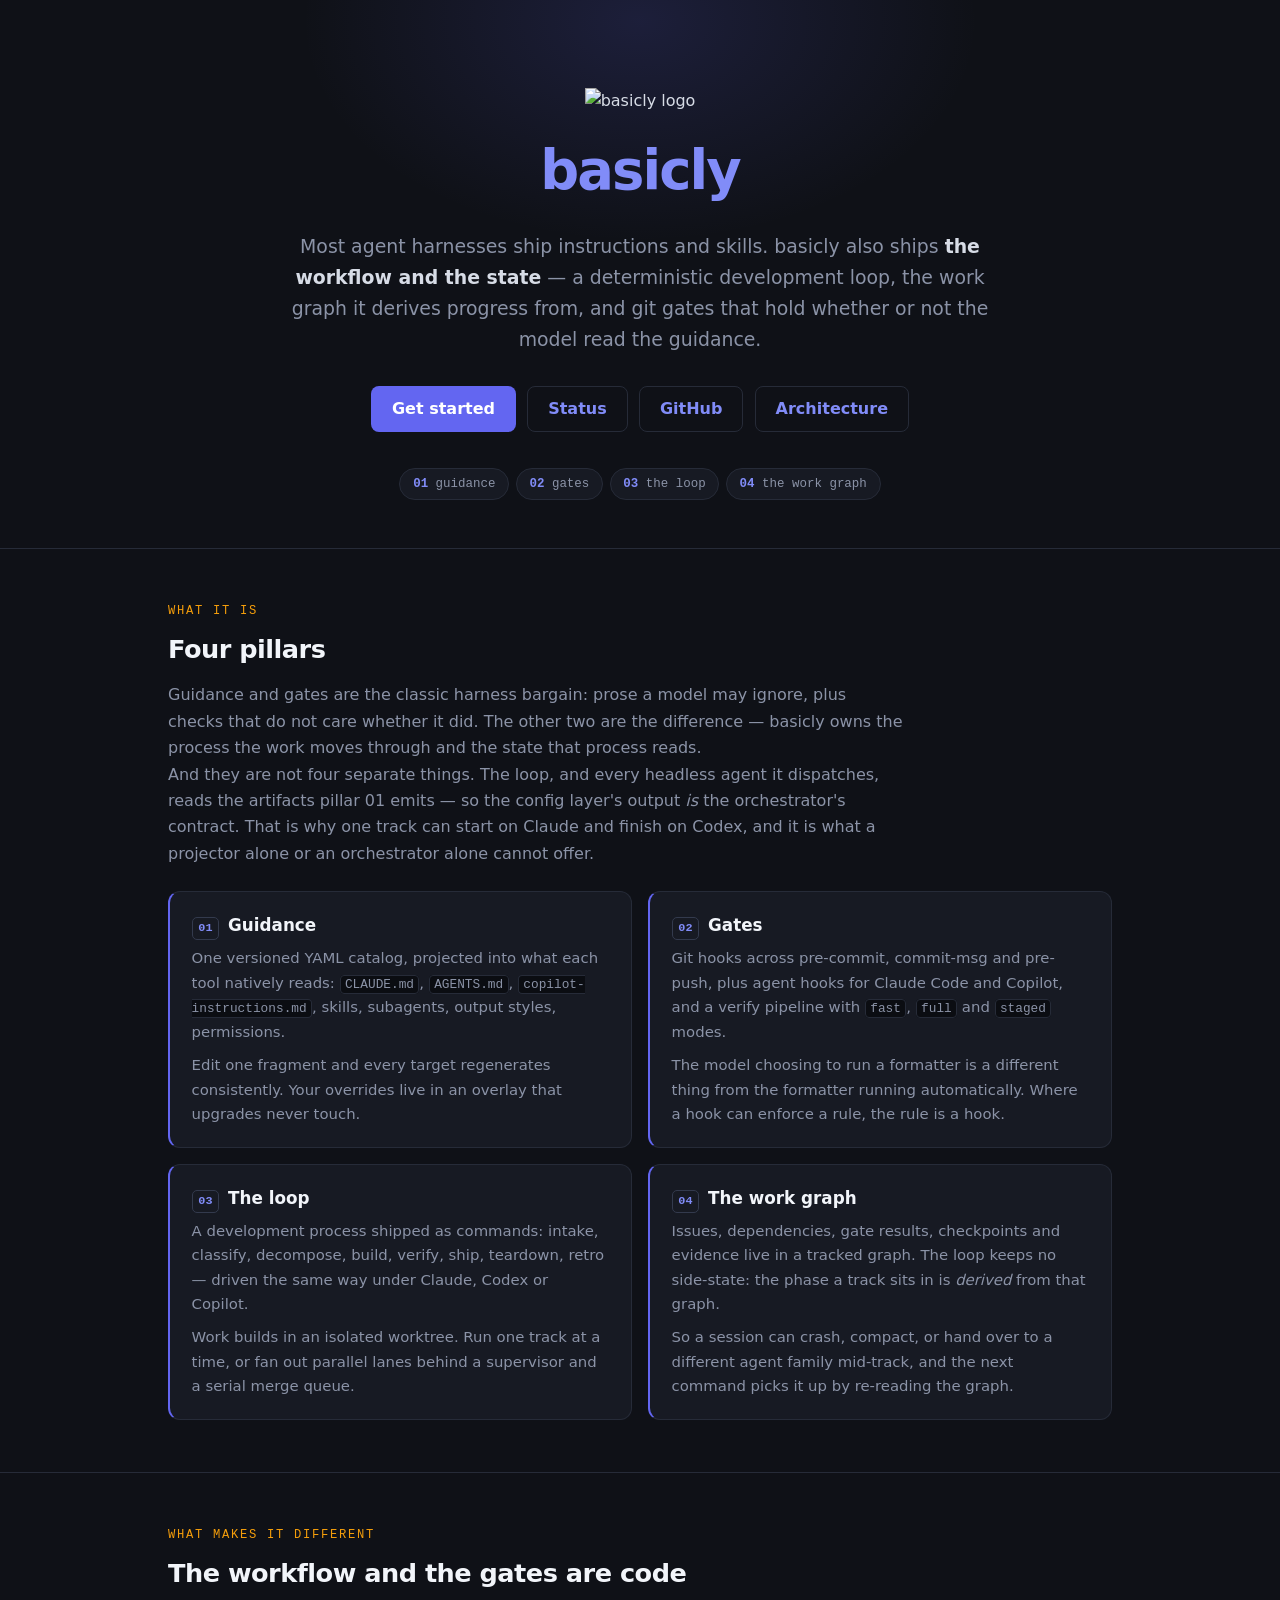
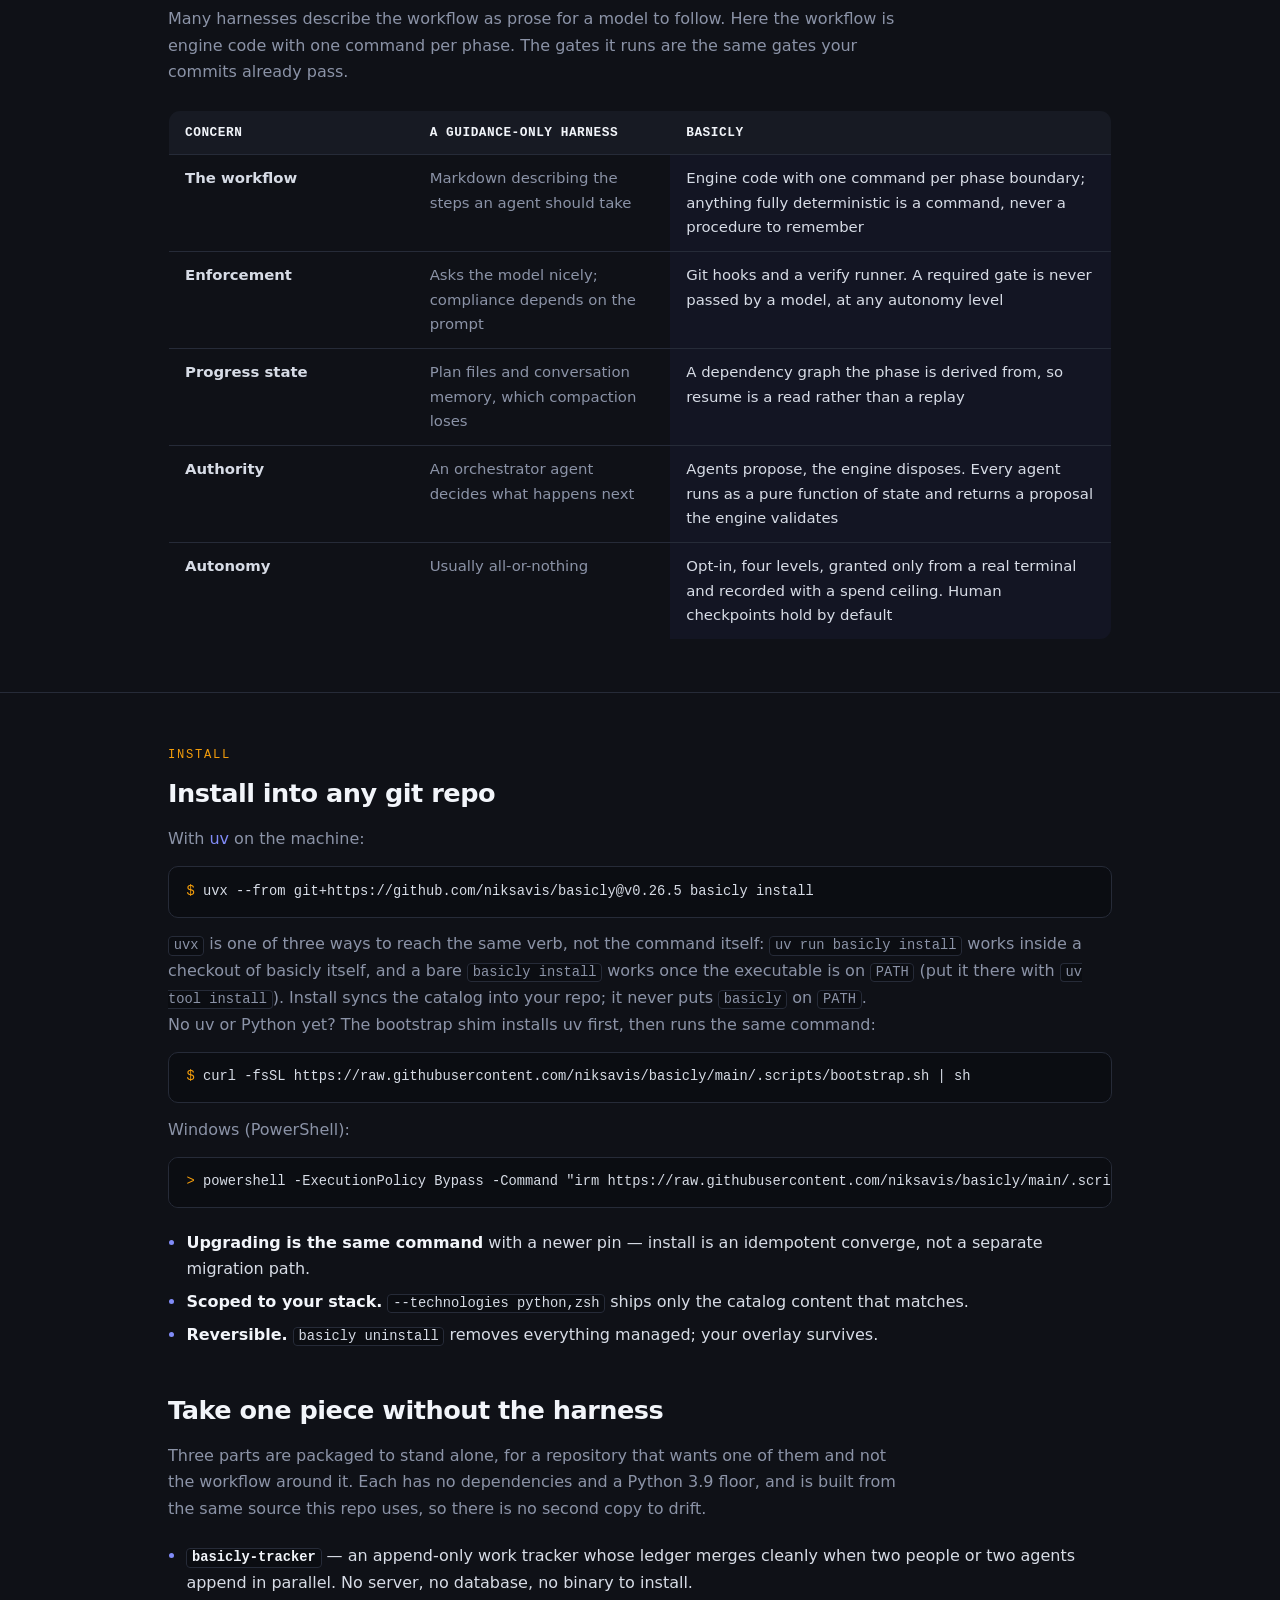
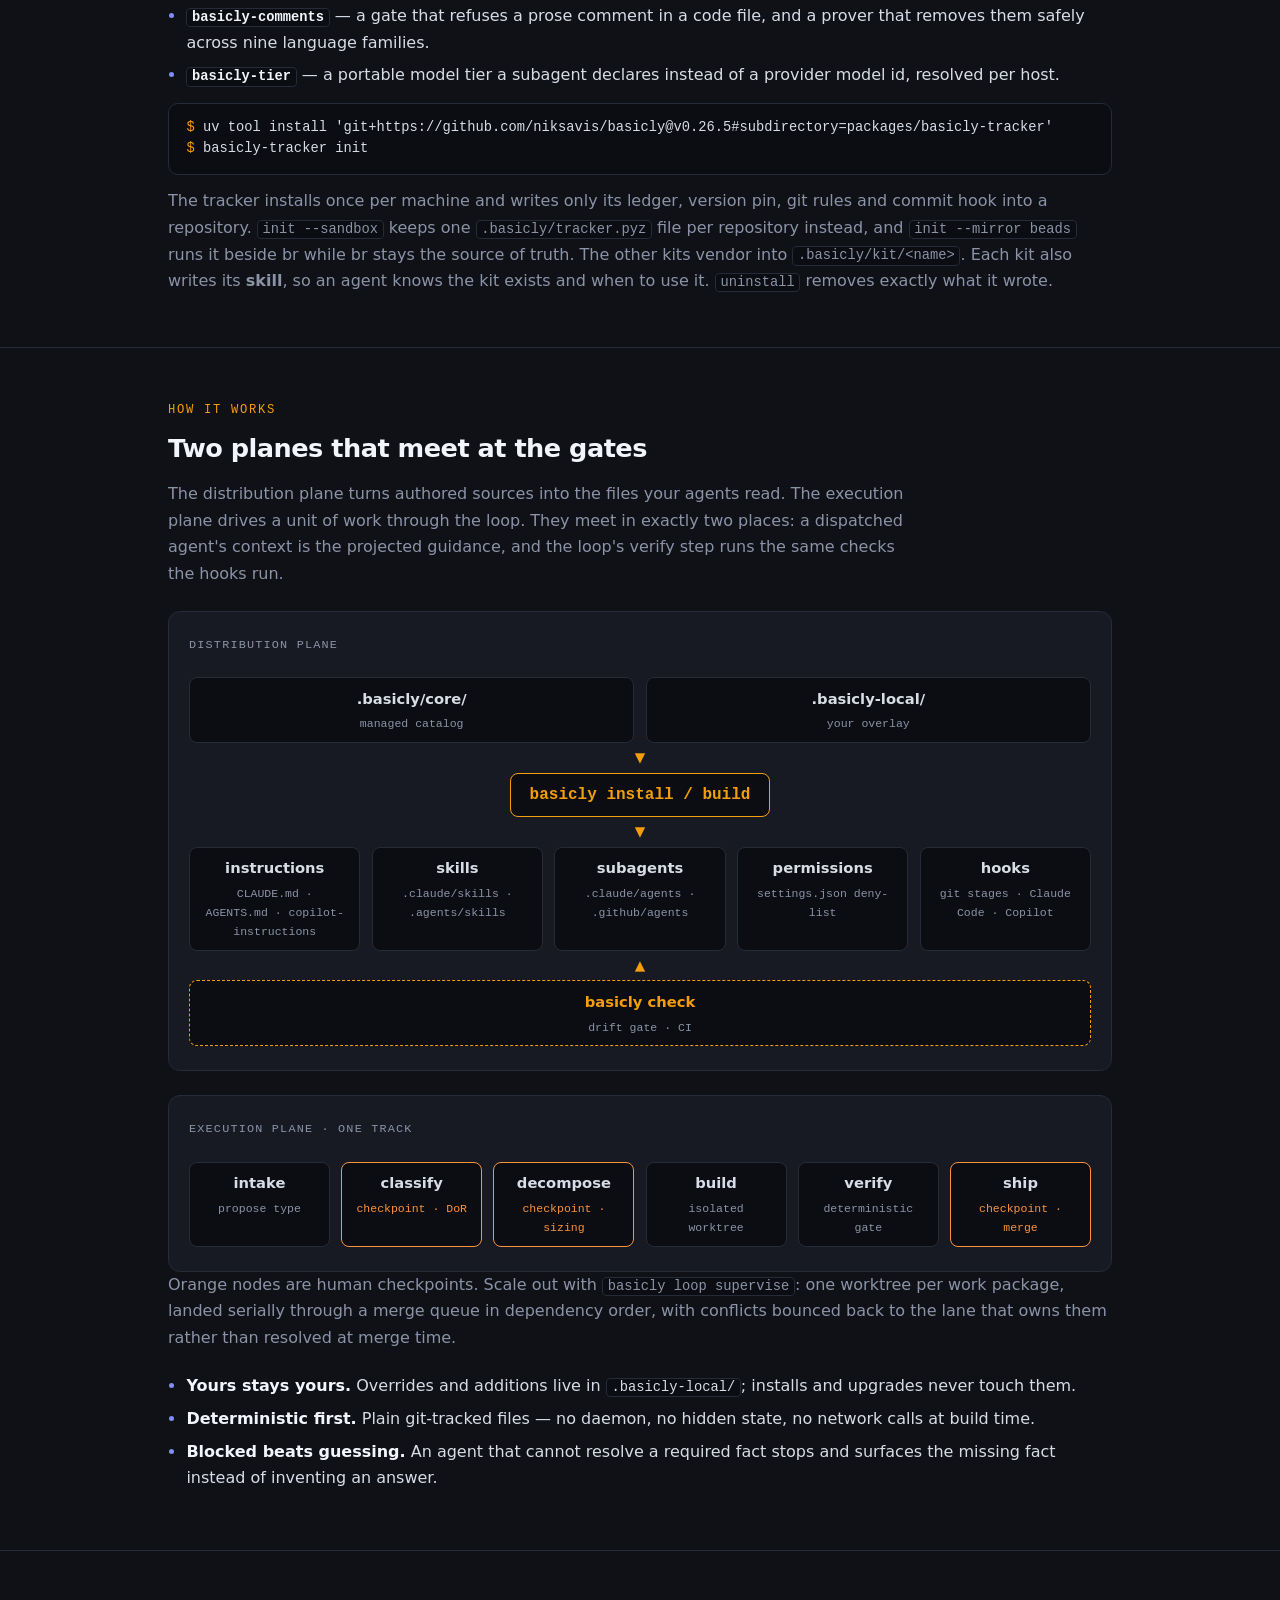
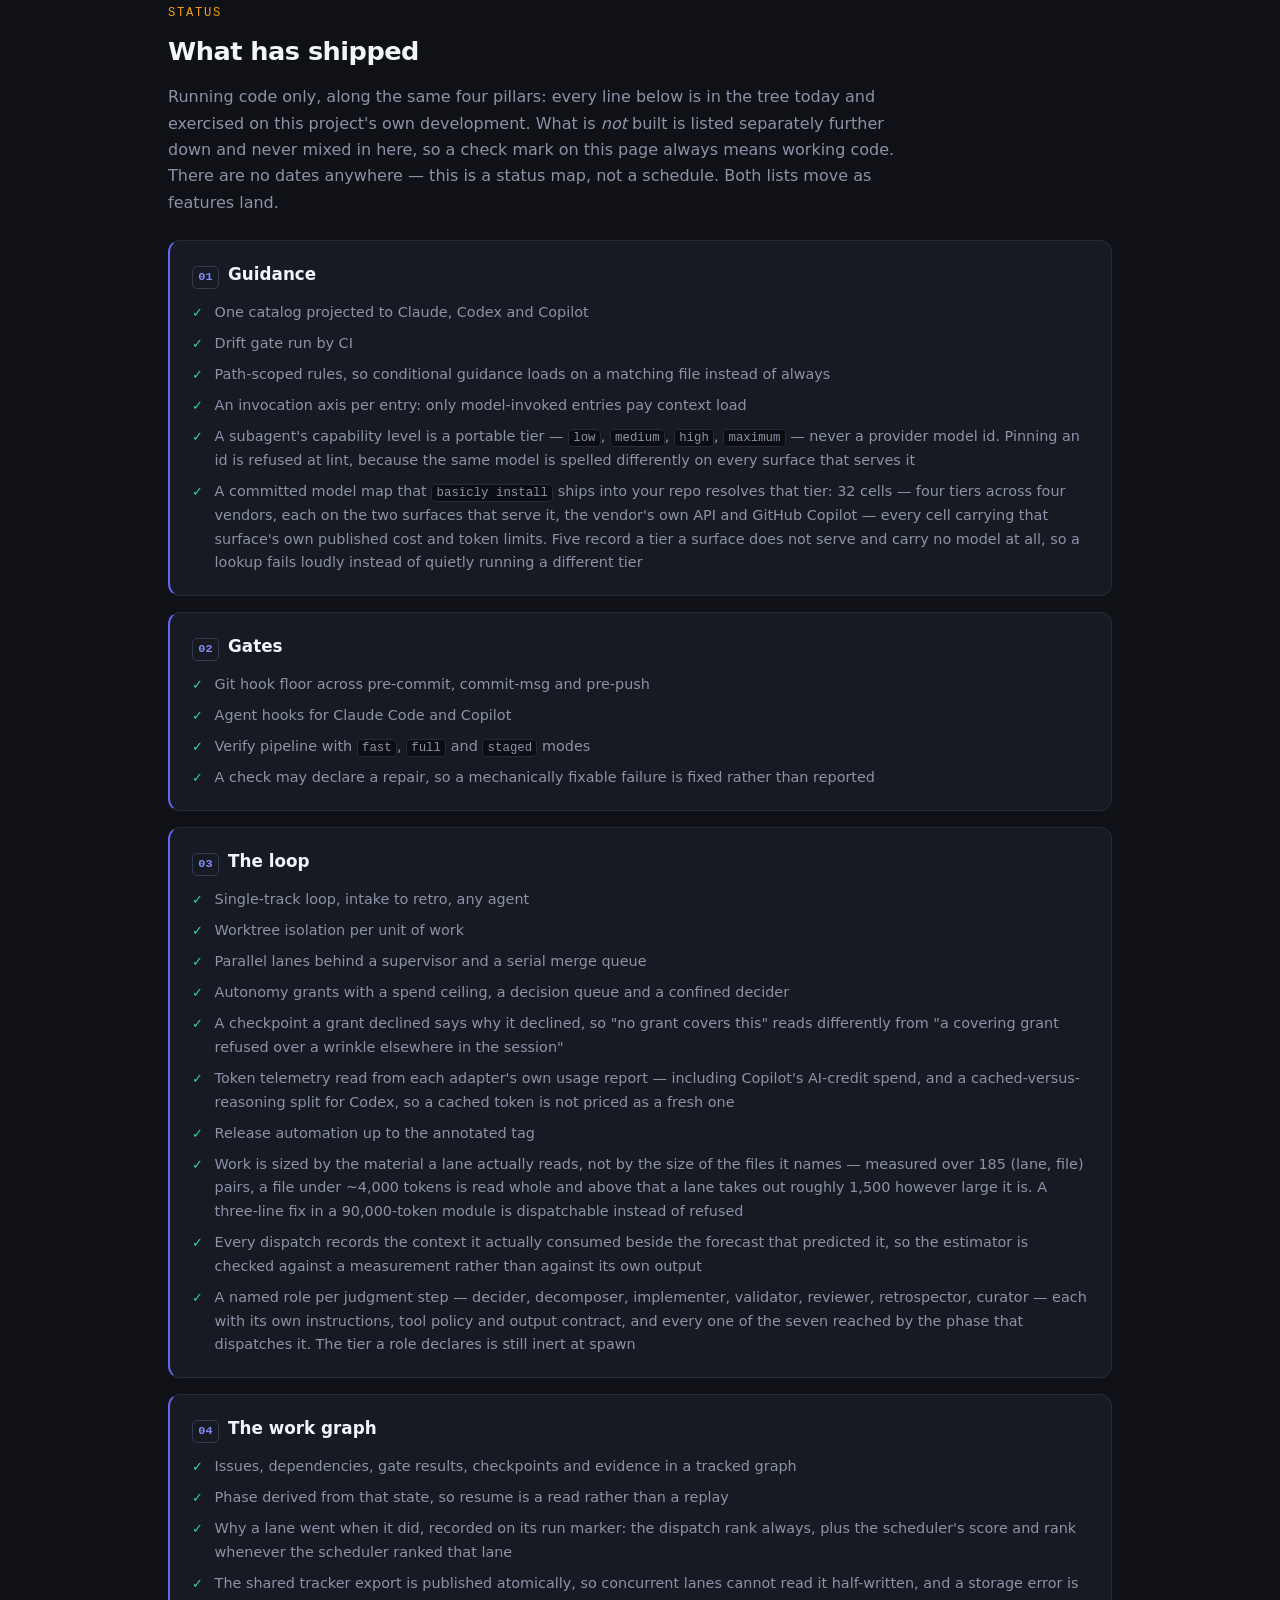
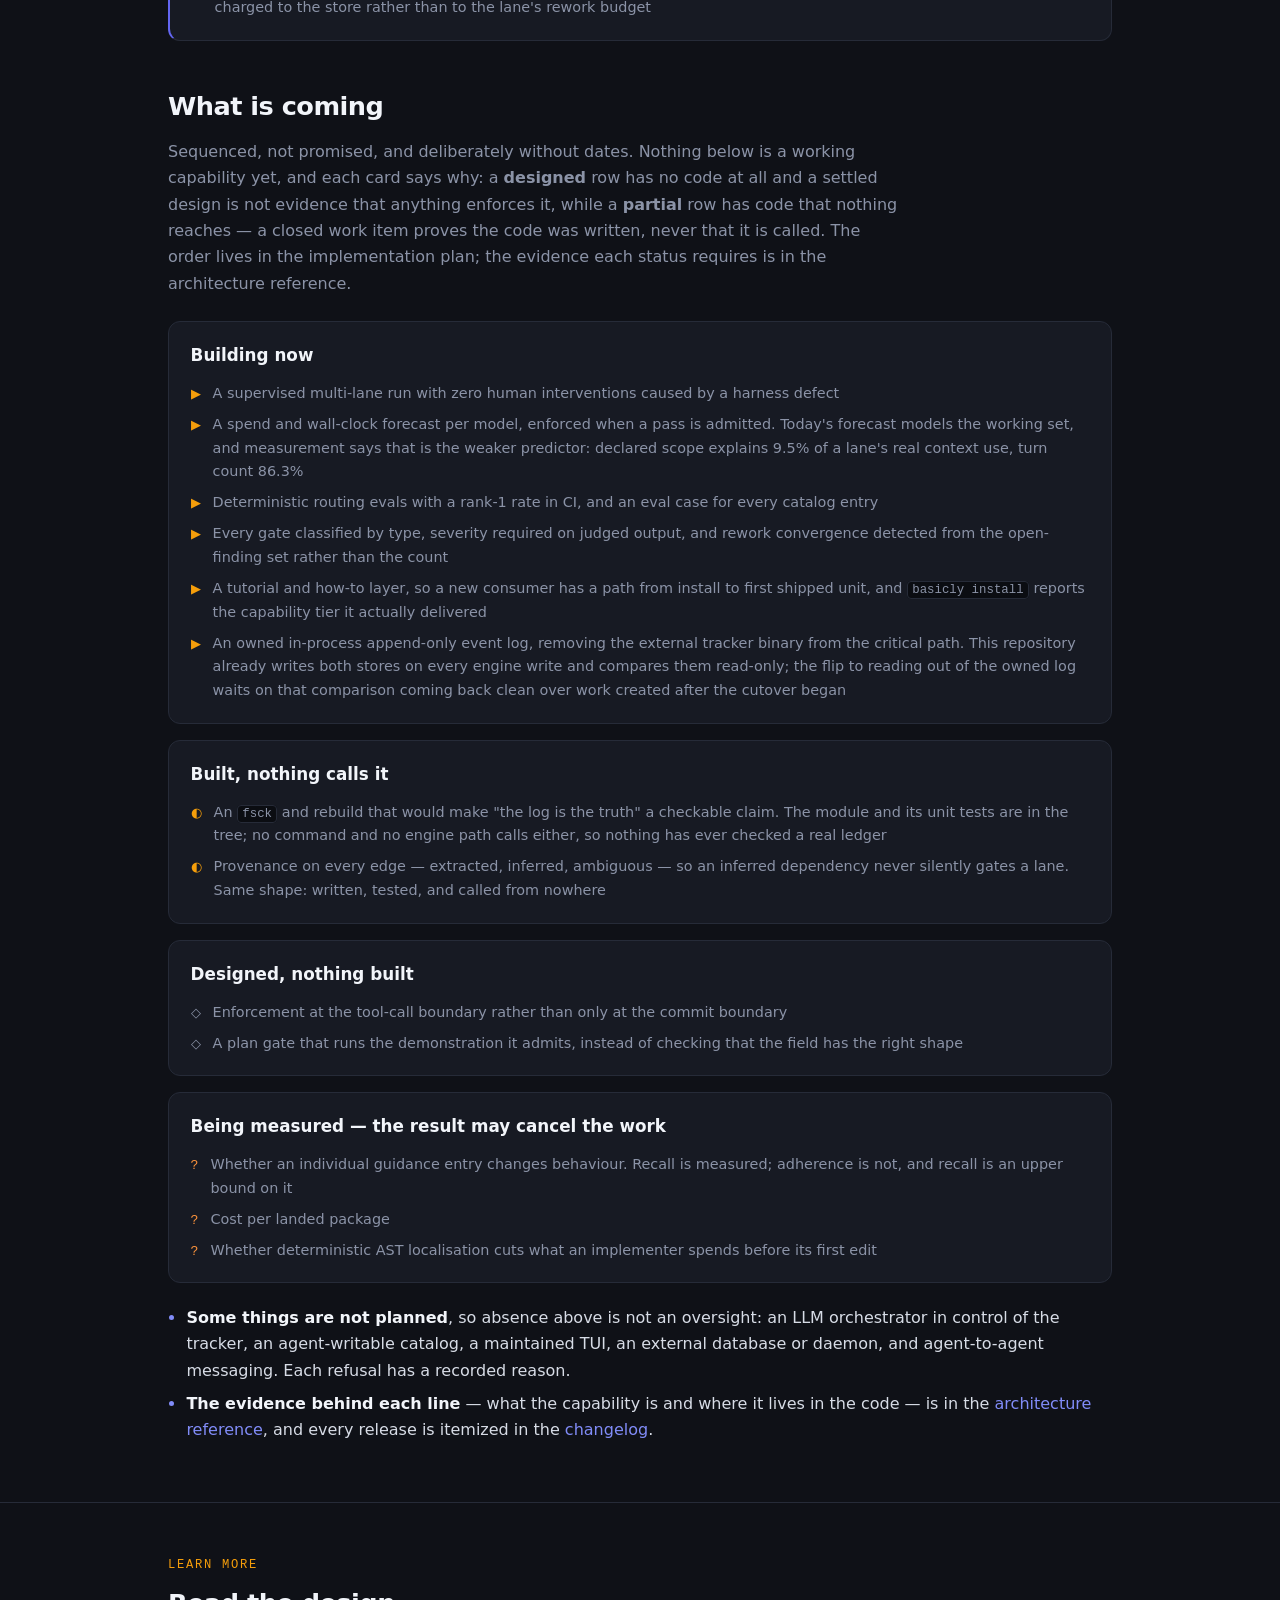
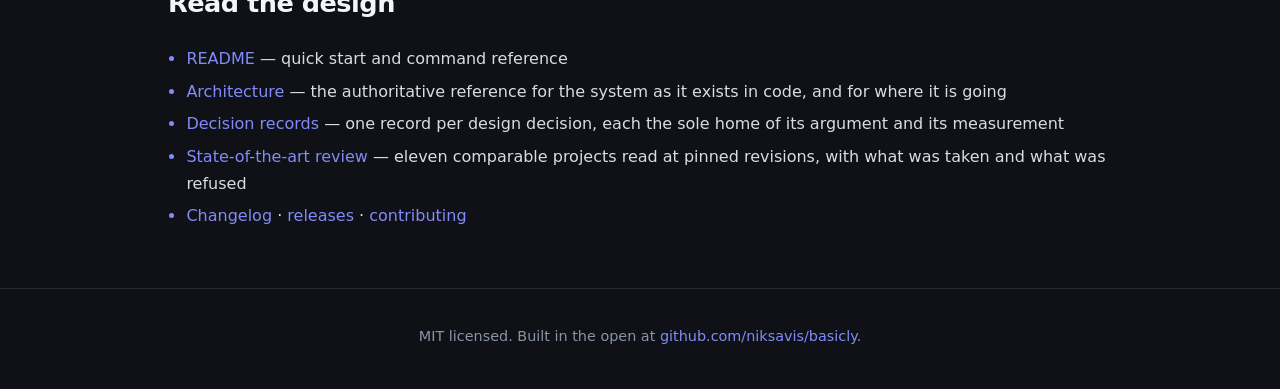
==== commit 2b359189: "chore(release): bump version refresh install pins and regenerate projections Release v0.26.5 dated 2" ====
--- a/site/index.html
+++ b/site/index.html
@@ -711,7 +711,7 @@
         <p class="lead">
           With <a href="https://docs.astral.sh/uv/">uv</a> on the machine:
         </p>
-        <pre><span class="p">$ </span>uvx --from git+https://github.com/niksavis/basicly@v0.26.4 basicly install</pre>
+        <pre><span class="p">$ </span>uvx --from git+https://github.com/niksavis/basicly@v0.26.5 basicly install</pre>
         <p class="muted">
           <code>uvx</code> is one of three ways to reach the same verb, not the
           command itself: <code>uv run basicly install</code> works inside a
@@ -765,7 +765,7 @@
             subagent declares instead of a provider model id, resolved per host.
           </li>
         </ul>
-        <pre><span class="p">$ </span>uv tool install 'git+https://github.com/niksavis/basicly@v0.26.4#subdirectory=packages/basicly-tracker'
+        <pre><span class="p">$ </span>uv tool install 'git+https://github.com/niksavis/basicly@v0.26.5#subdirectory=packages/basicly-tracker'
 <span class="p">$ </span>basicly-tracker init</pre>
         <p class="muted">
           The tracker installs once per machine and writes only its ledger,
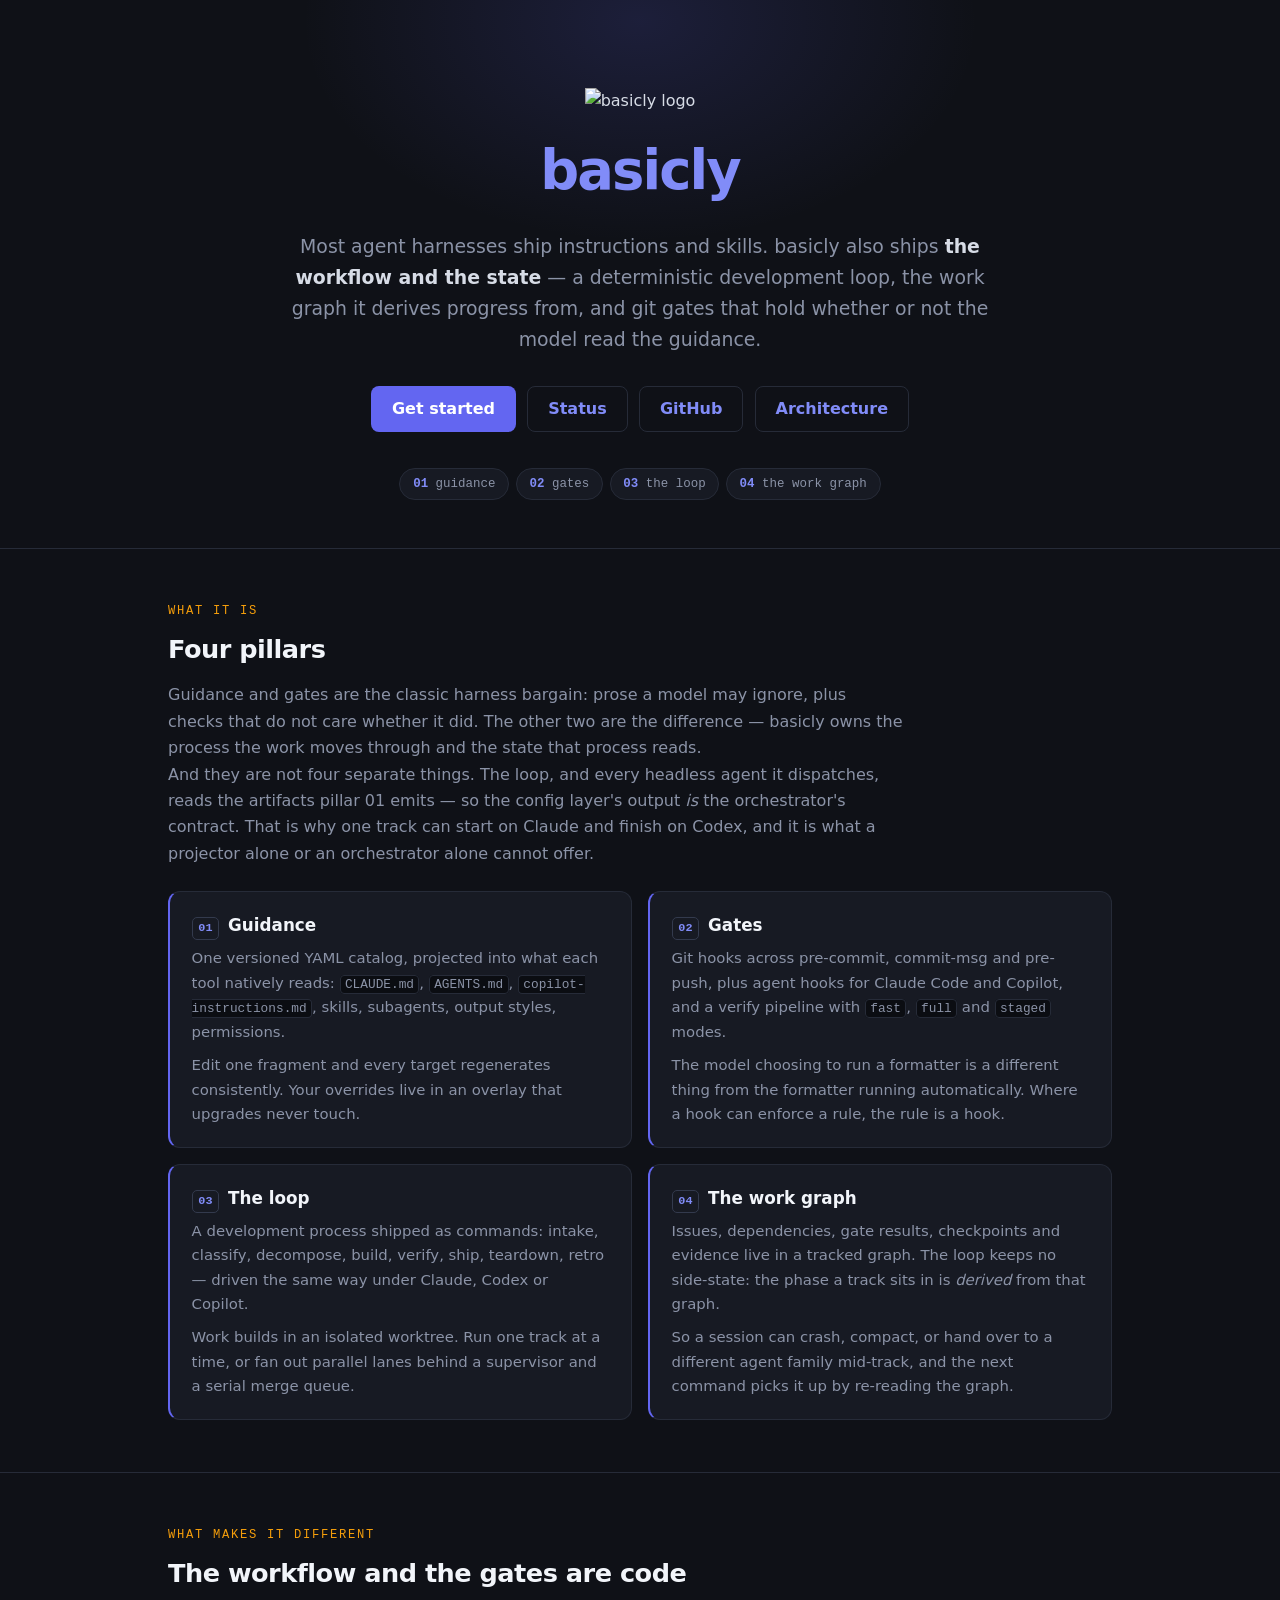
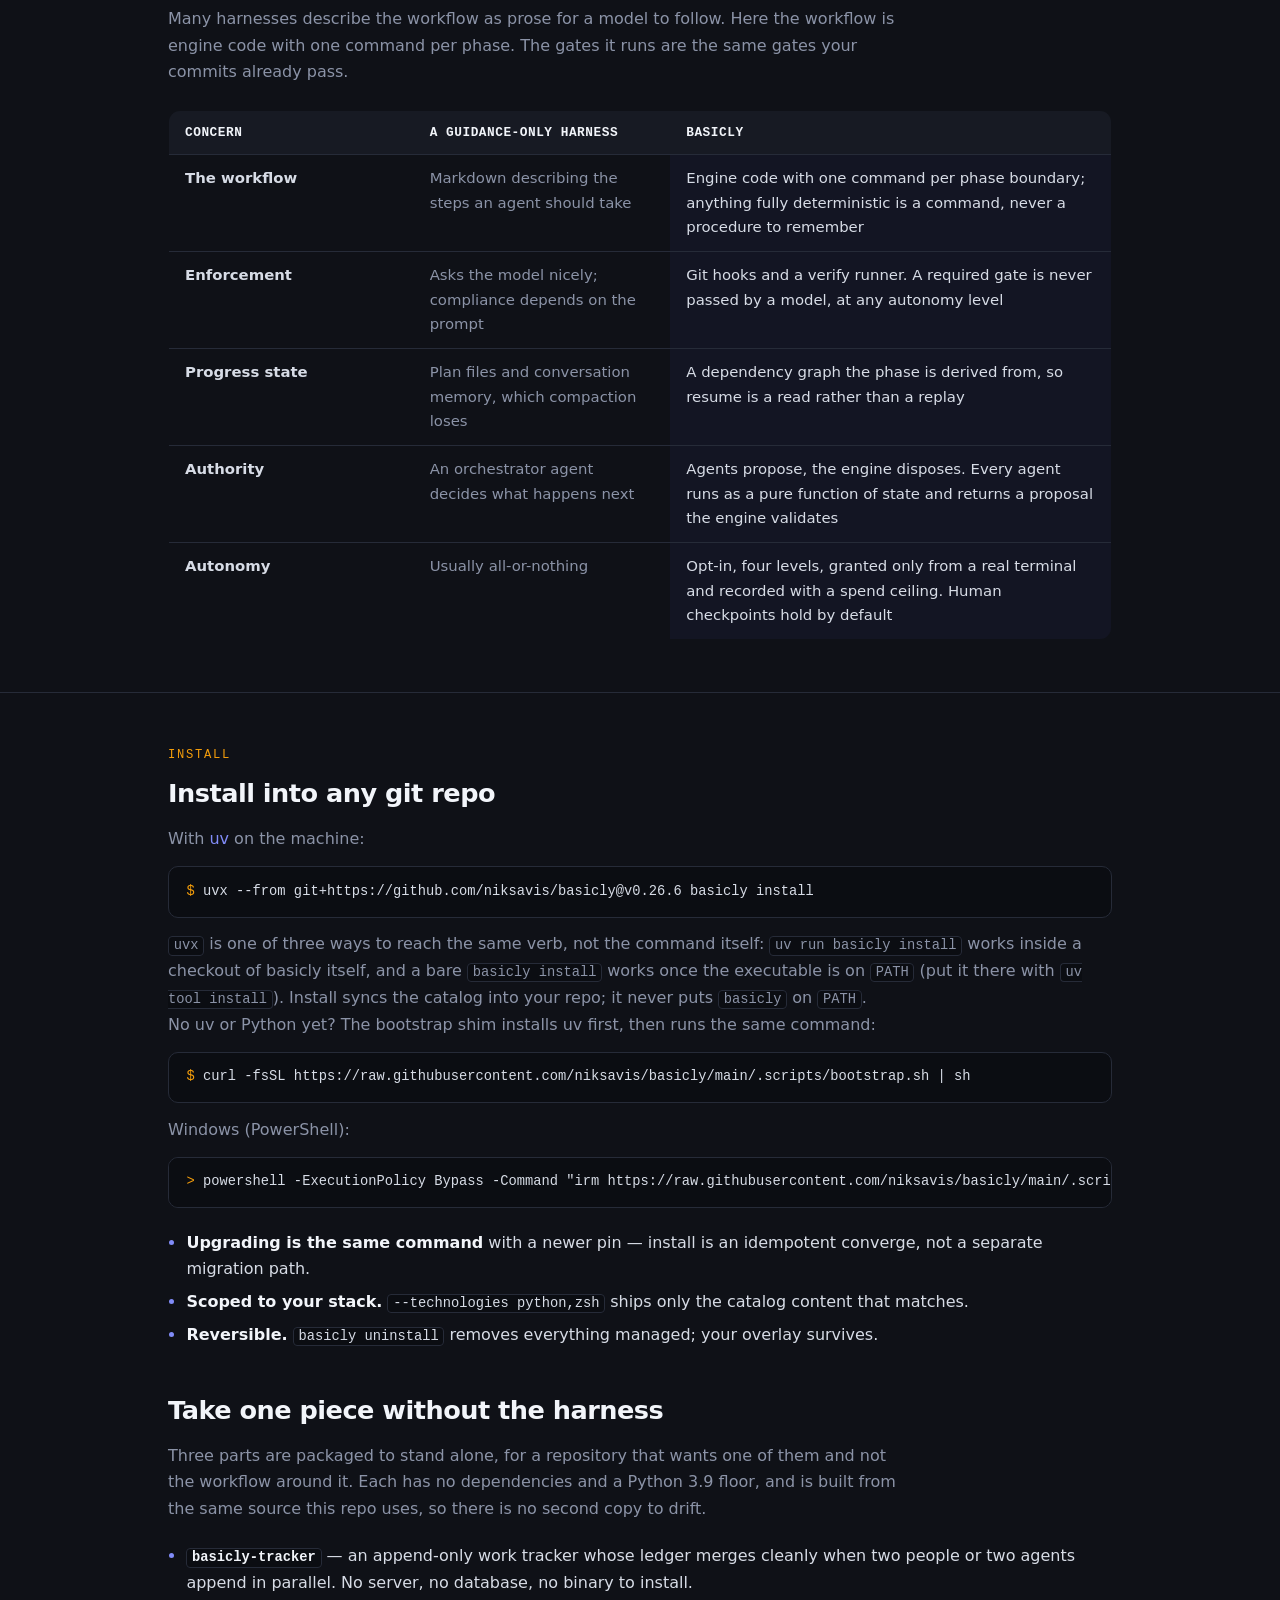
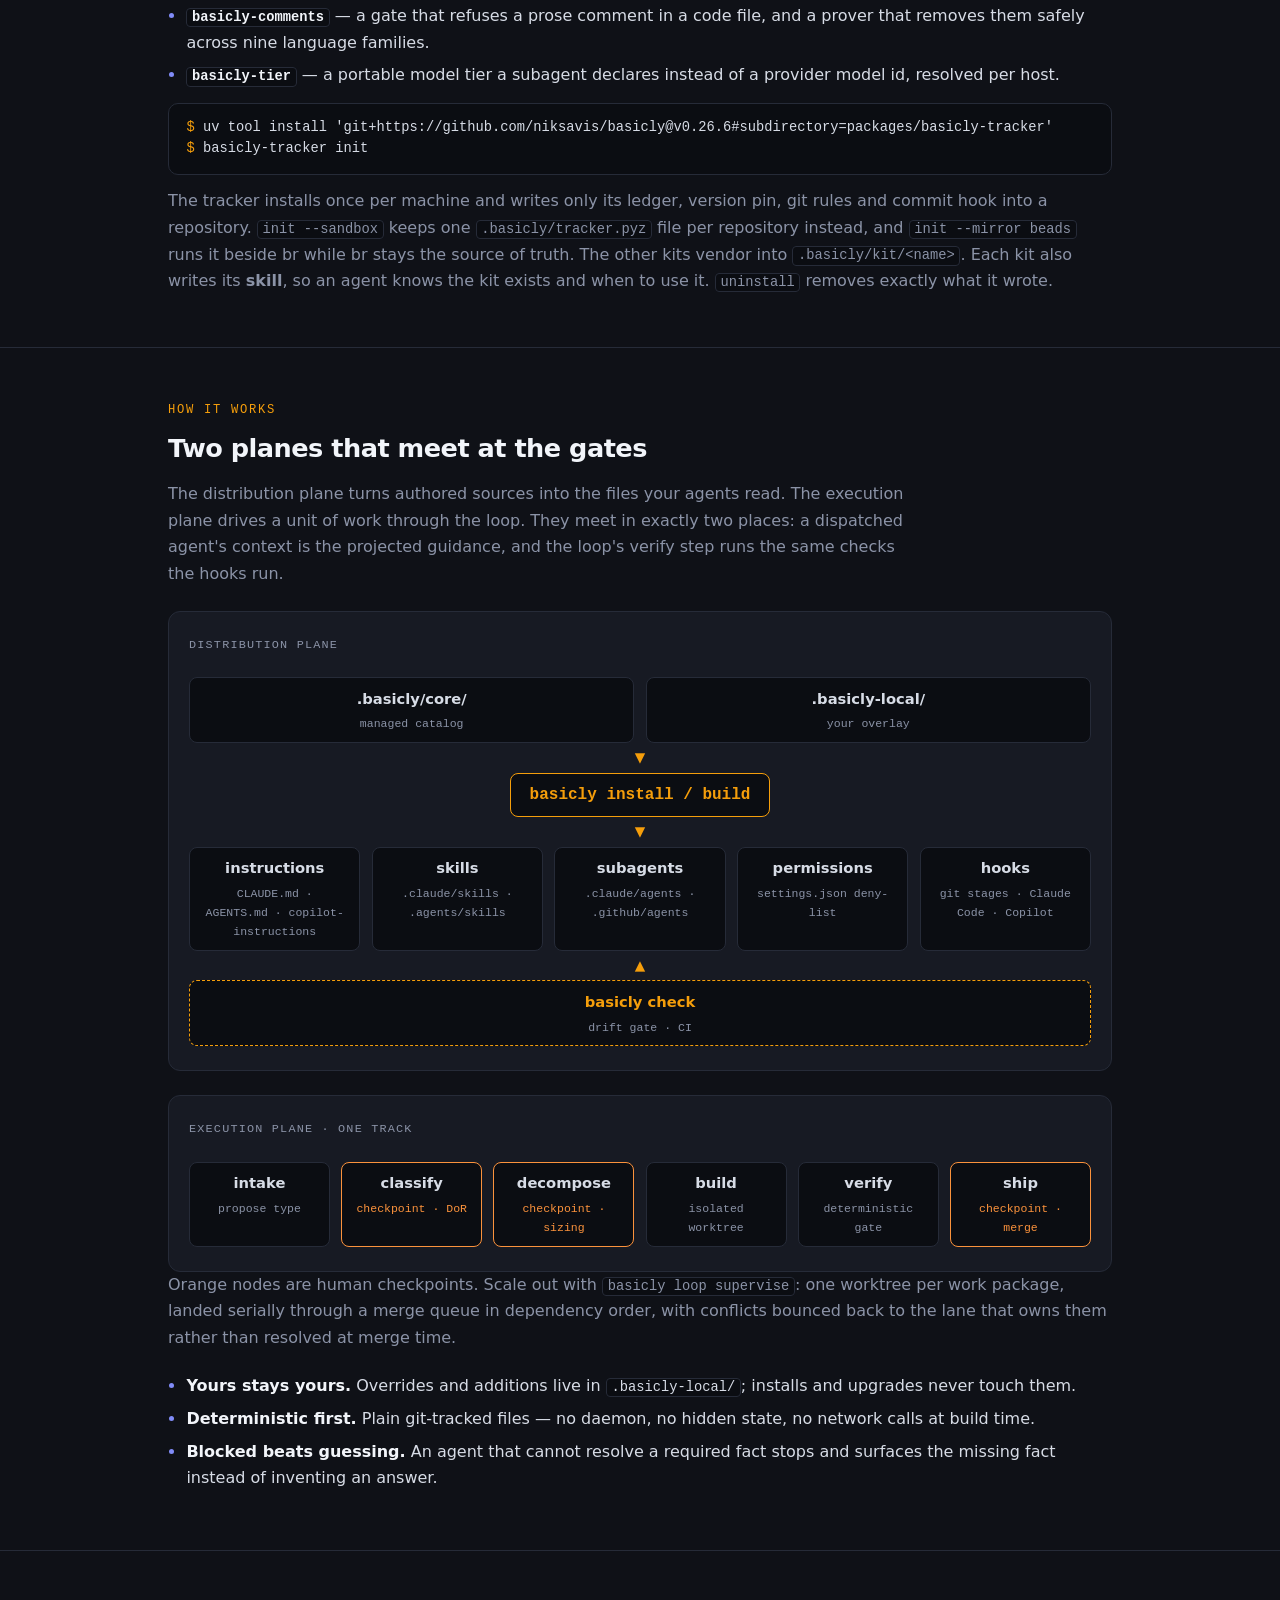
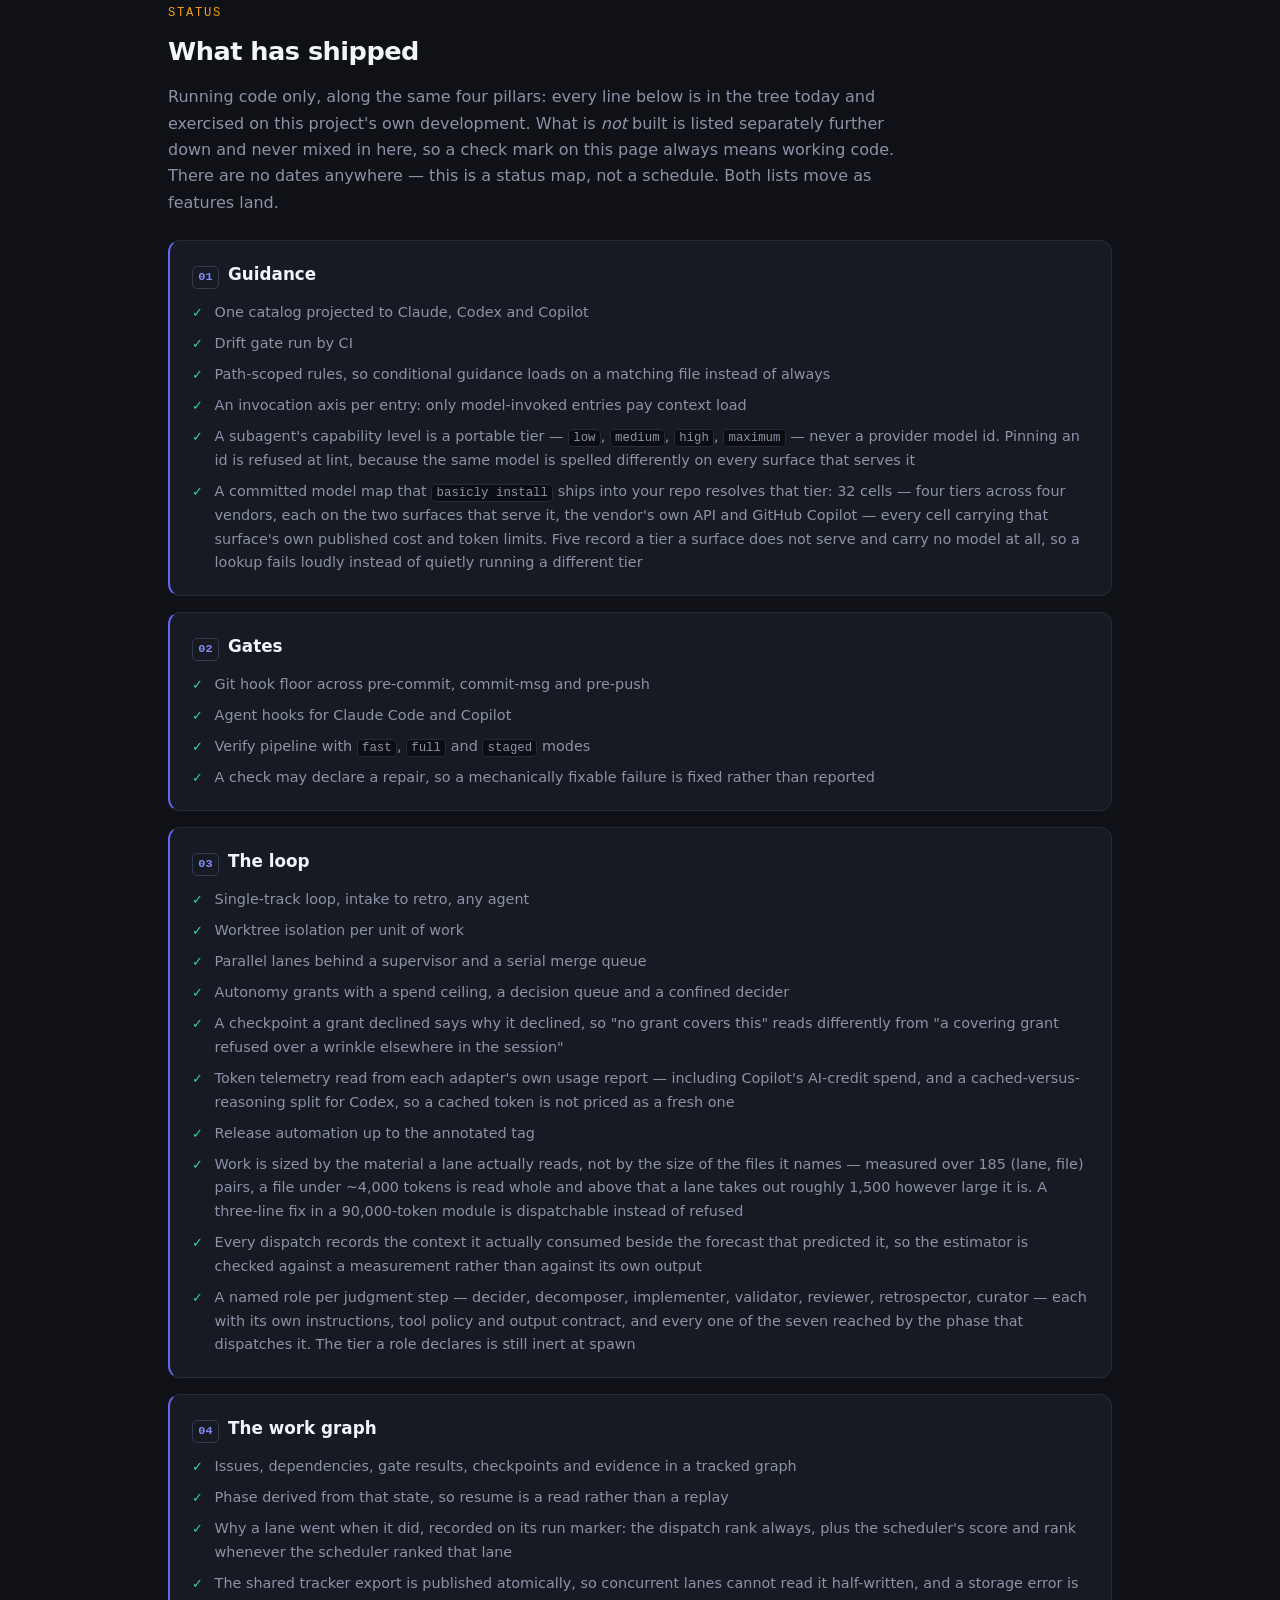
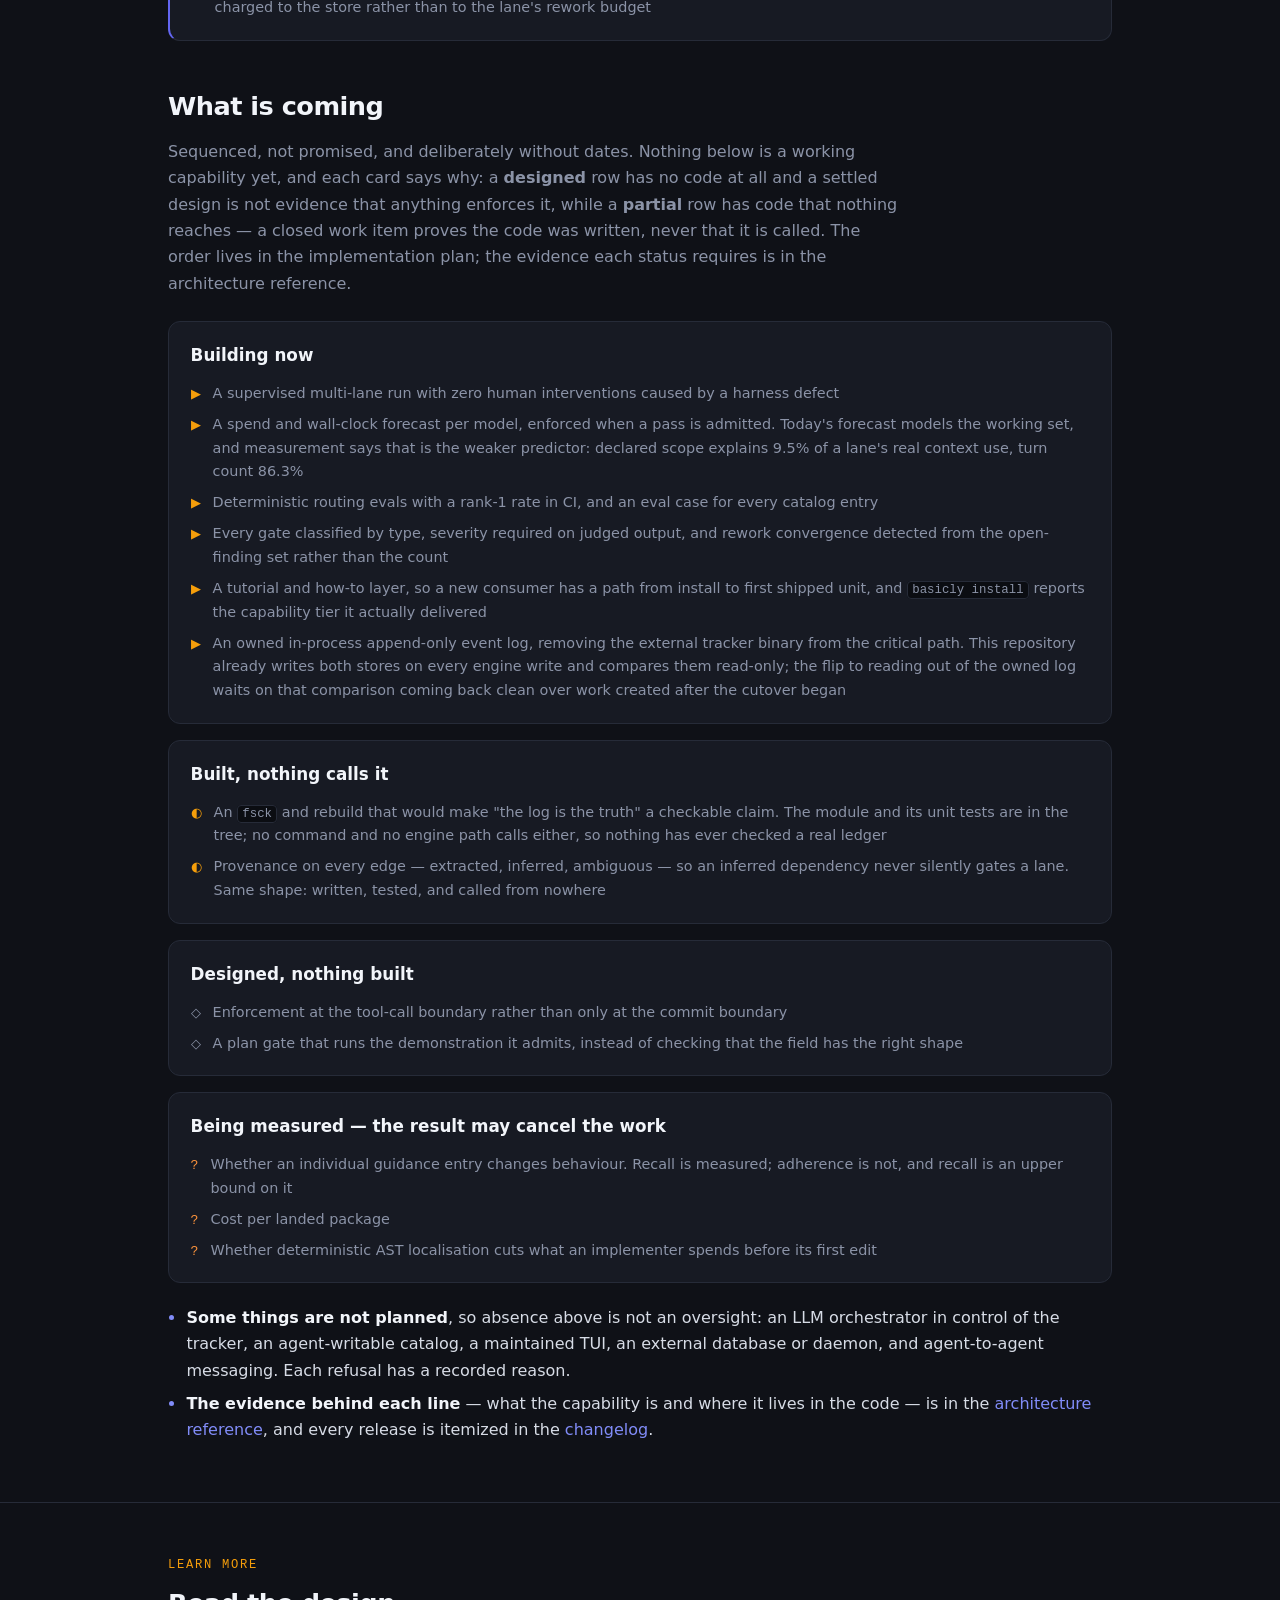
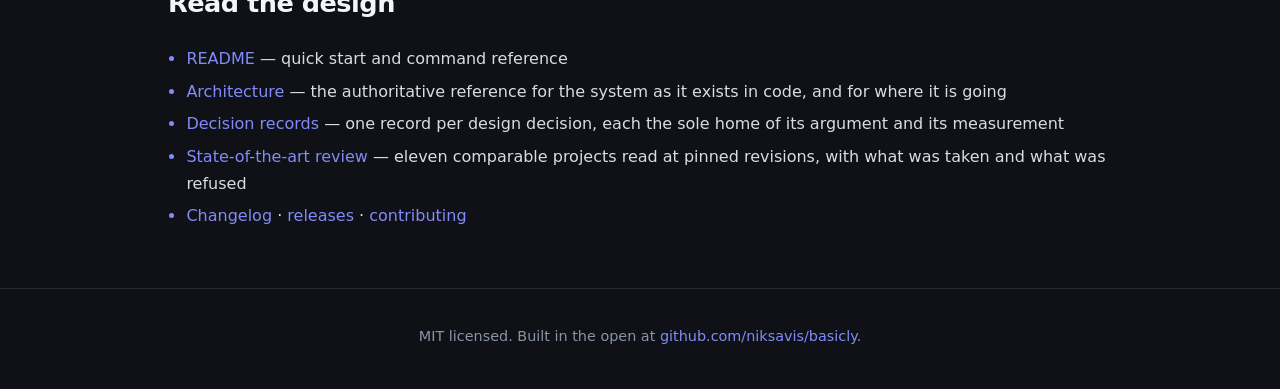
==== commit 69849133: "chore(release): bump version refresh install pins and regenerate projections Release v0.26.6 dated 2" ====
--- a/site/index.html
+++ b/site/index.html
@@ -711,7 +711,7 @@
         <p class="lead">
           With <a href="https://docs.astral.sh/uv/">uv</a> on the machine:
         </p>
-        <pre><span class="p">$ </span>uvx --from git+https://github.com/niksavis/basicly@v0.26.5 basicly install</pre>
+        <pre><span class="p">$ </span>uvx --from git+https://github.com/niksavis/basicly@v0.26.6 basicly install</pre>
         <p class="muted">
           <code>uvx</code> is one of three ways to reach the same verb, not the
           command itself: <code>uv run basicly install</code> works inside a
@@ -765,7 +765,7 @@
             subagent declares instead of a provider model id, resolved per host.
           </li>
         </ul>
-        <pre><span class="p">$ </span>uv tool install 'git+https://github.com/niksavis/basicly@v0.26.5#subdirectory=packages/basicly-tracker'
+        <pre><span class="p">$ </span>uv tool install 'git+https://github.com/niksavis/basicly@v0.26.6#subdirectory=packages/basicly-tracker'
 <span class="p">$ </span>basicly-tracker init</pre>
         <p class="muted">
           The tracker installs once per machine and writes only its ledger,
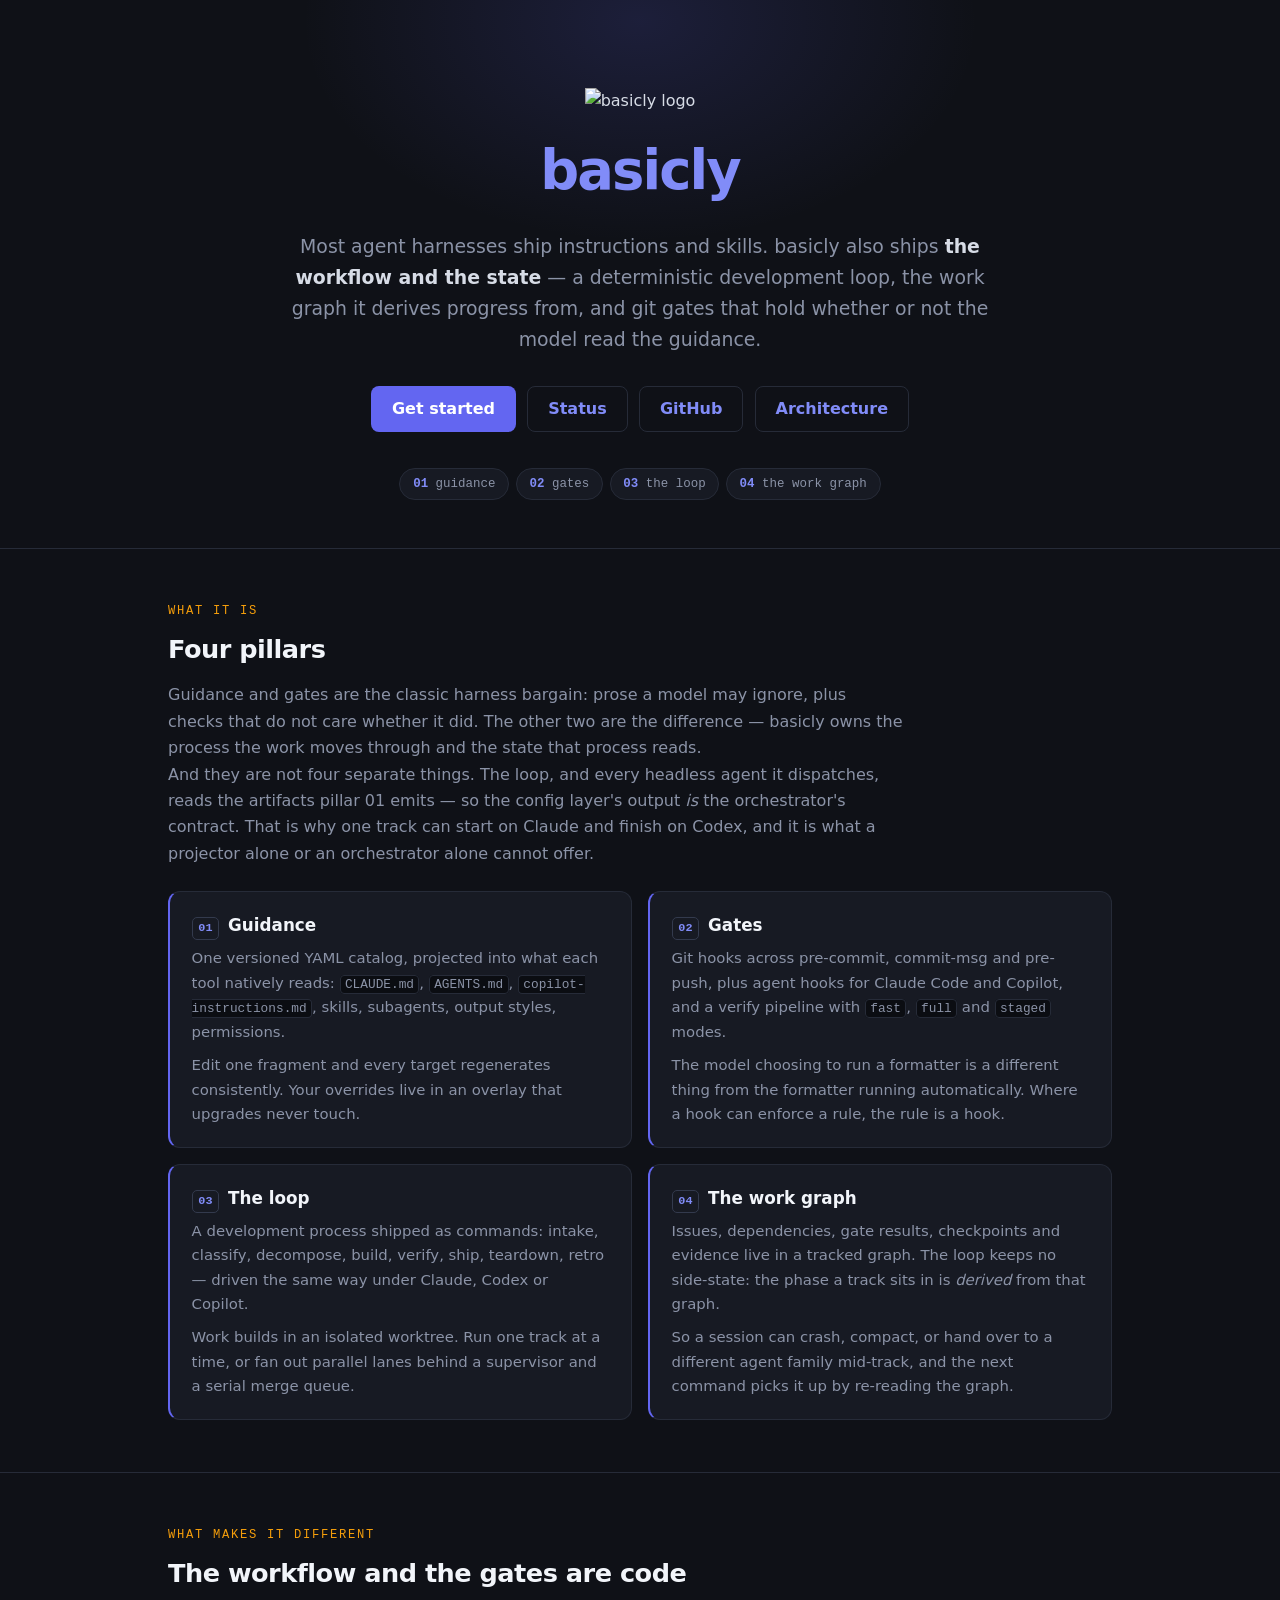
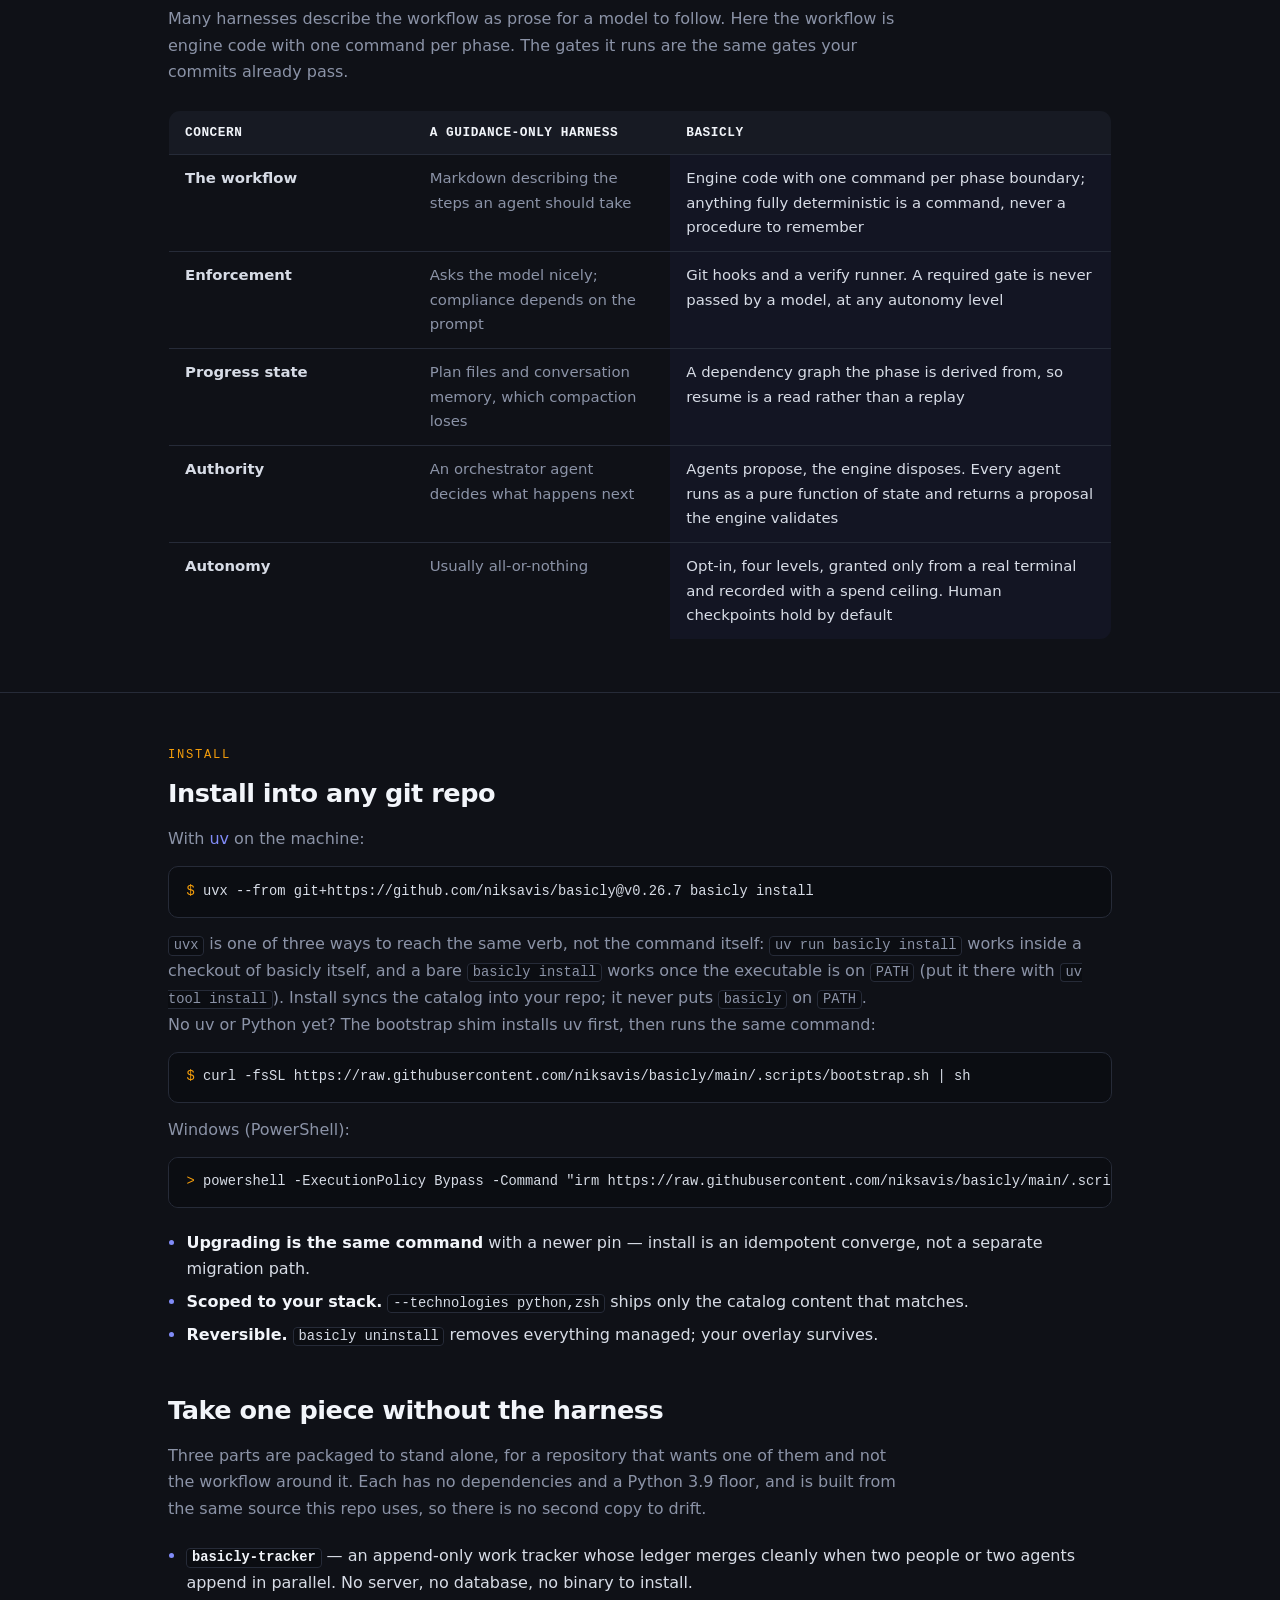
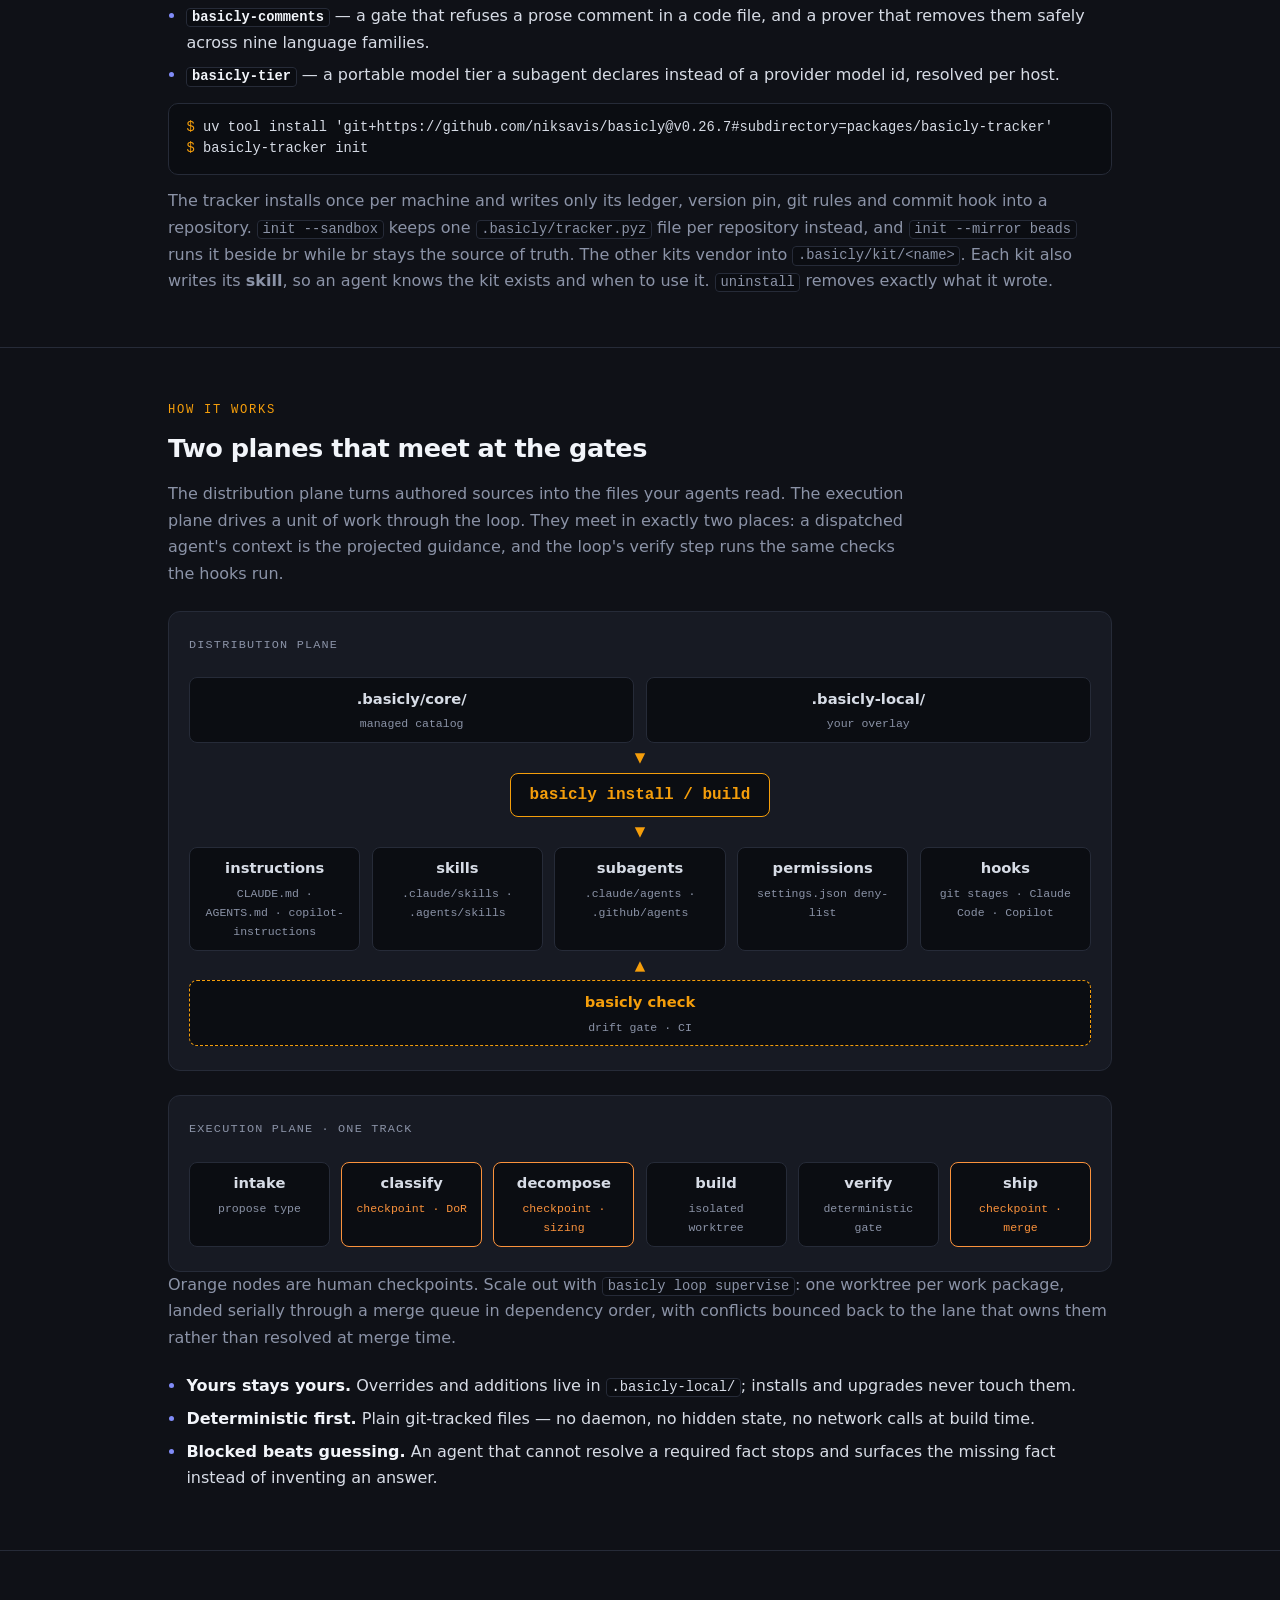
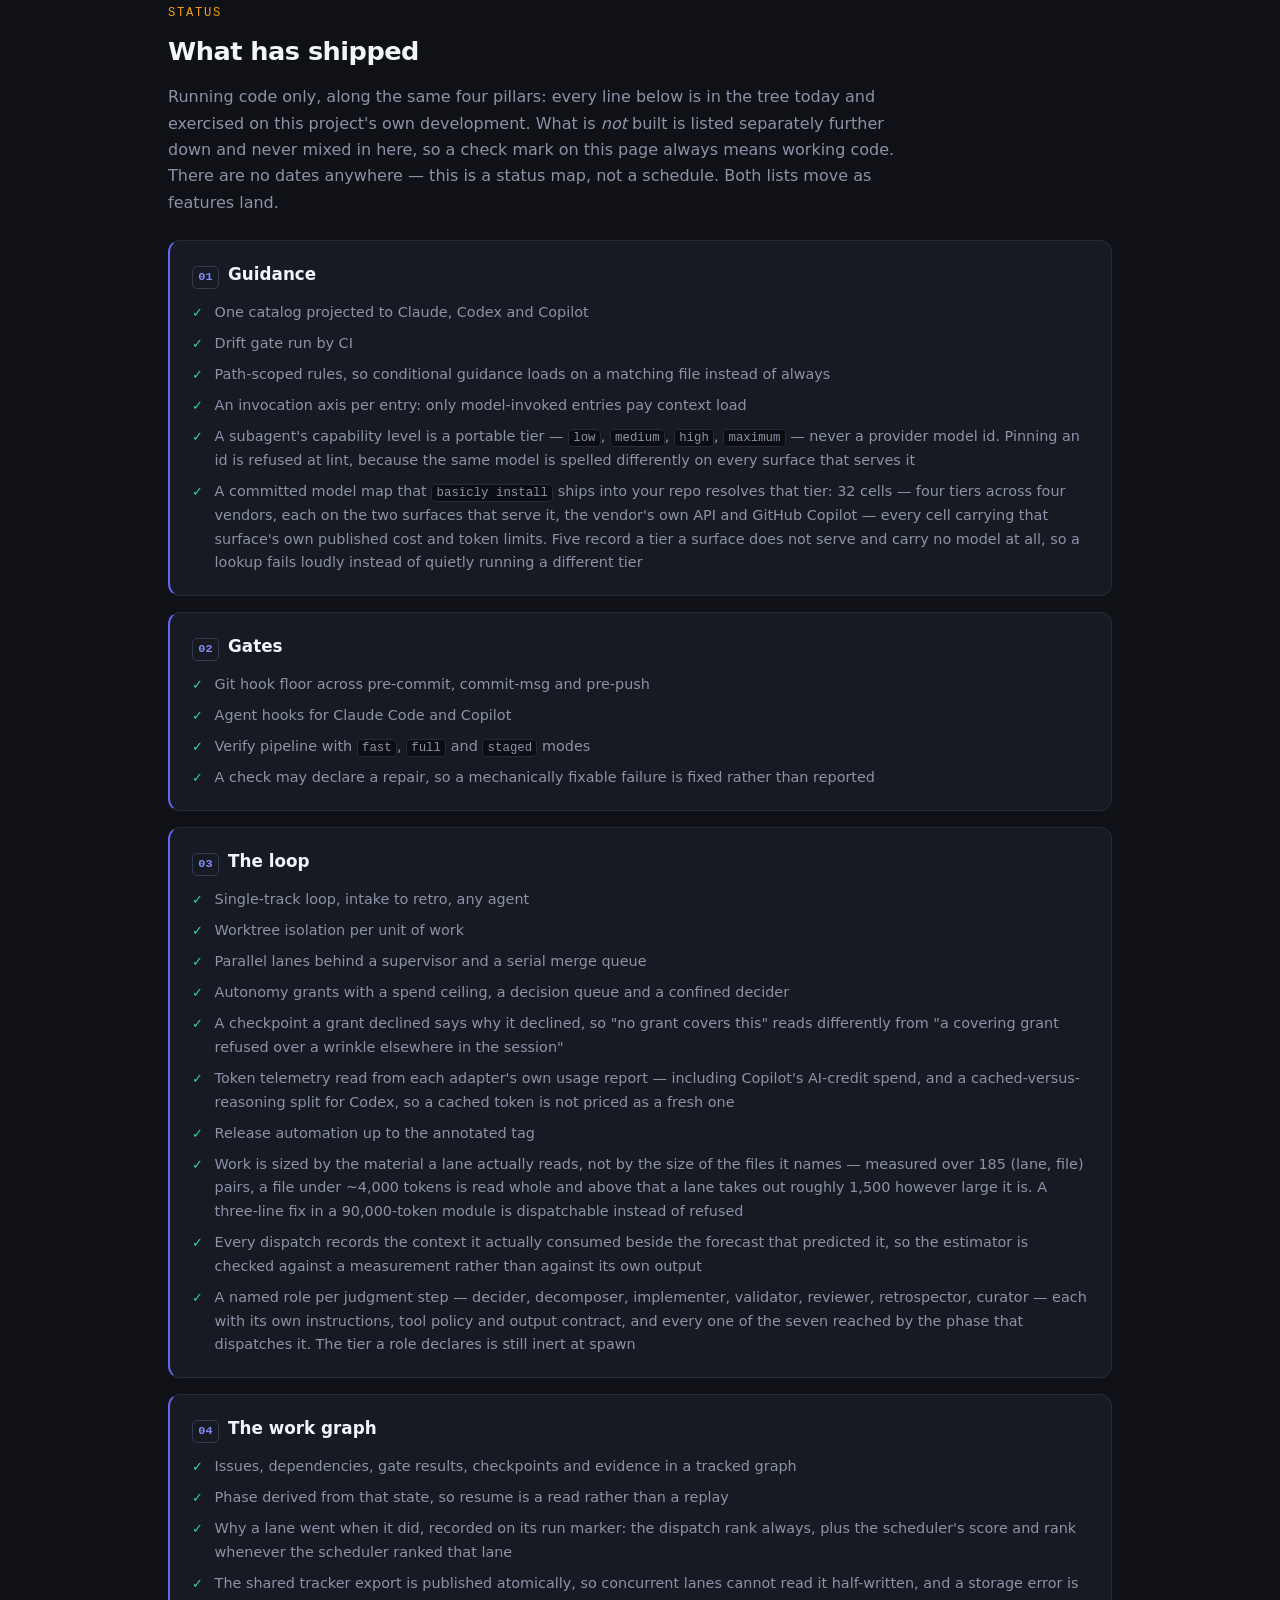
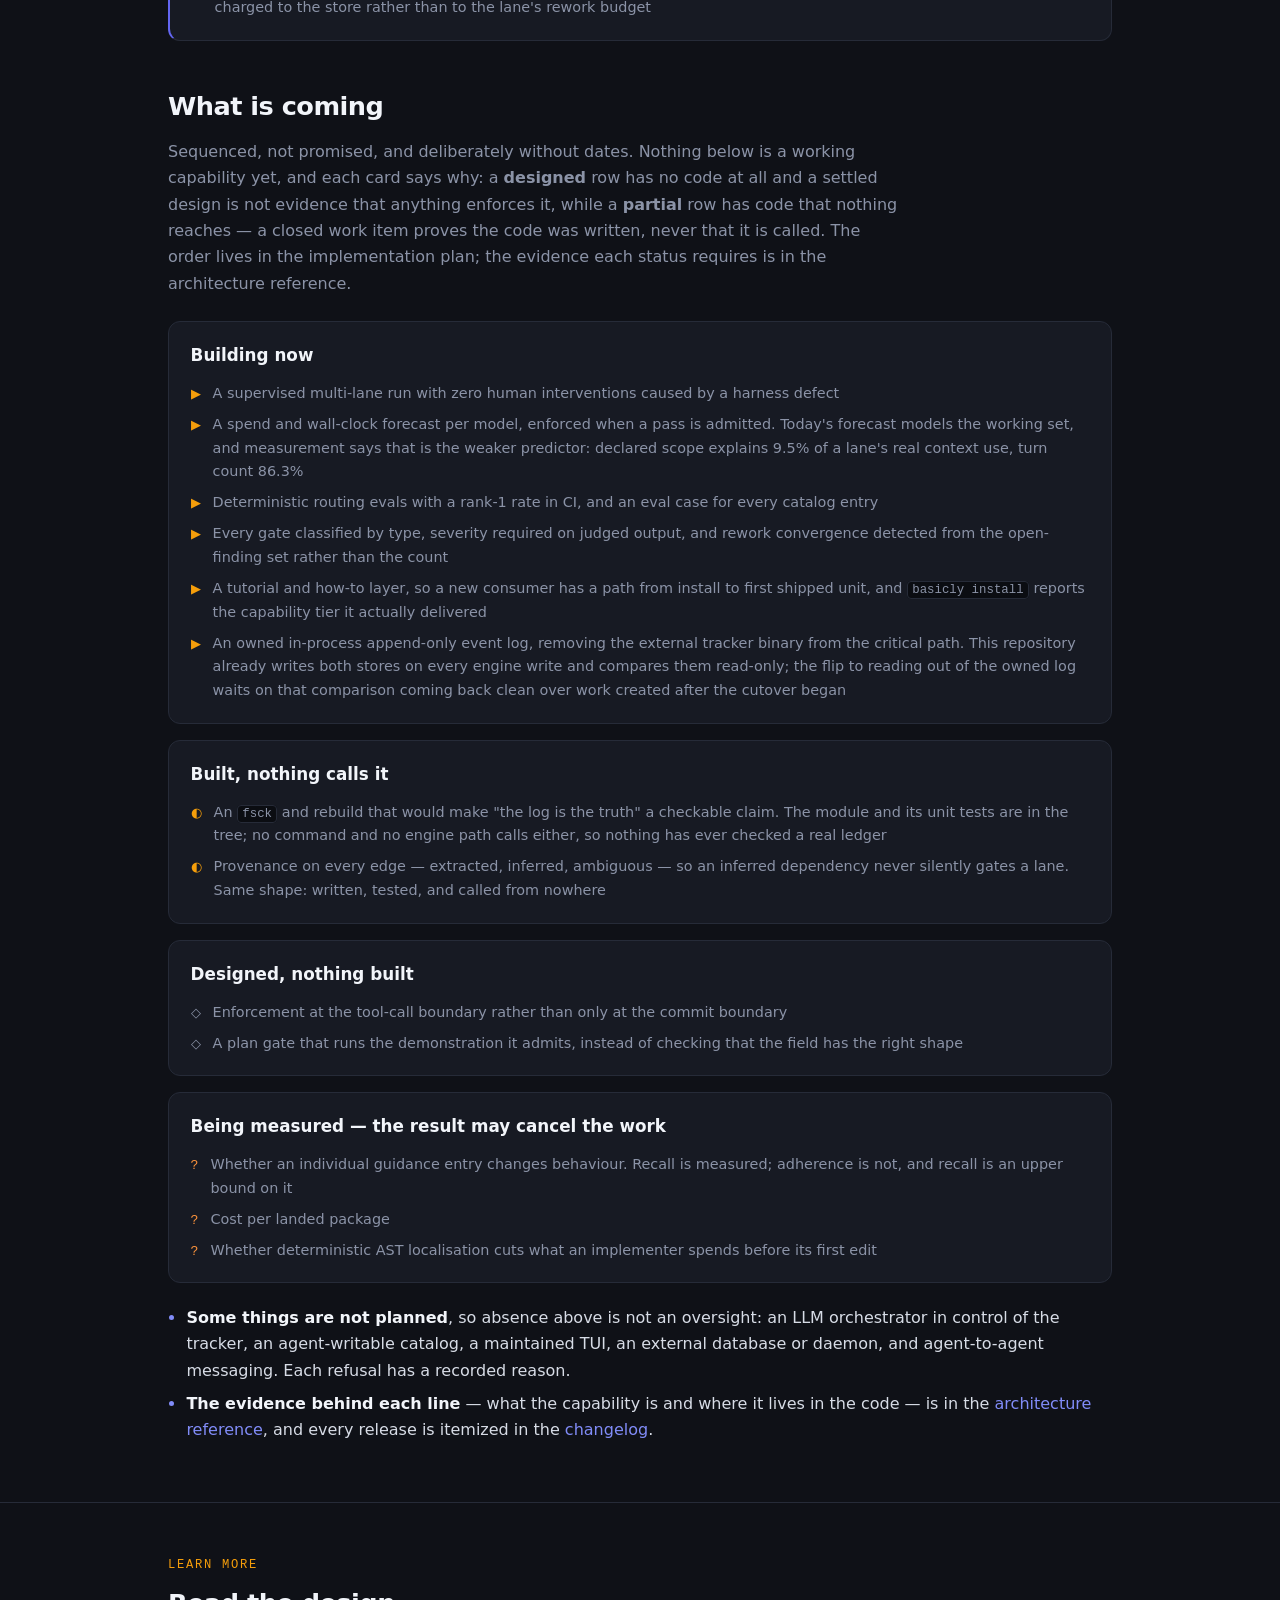
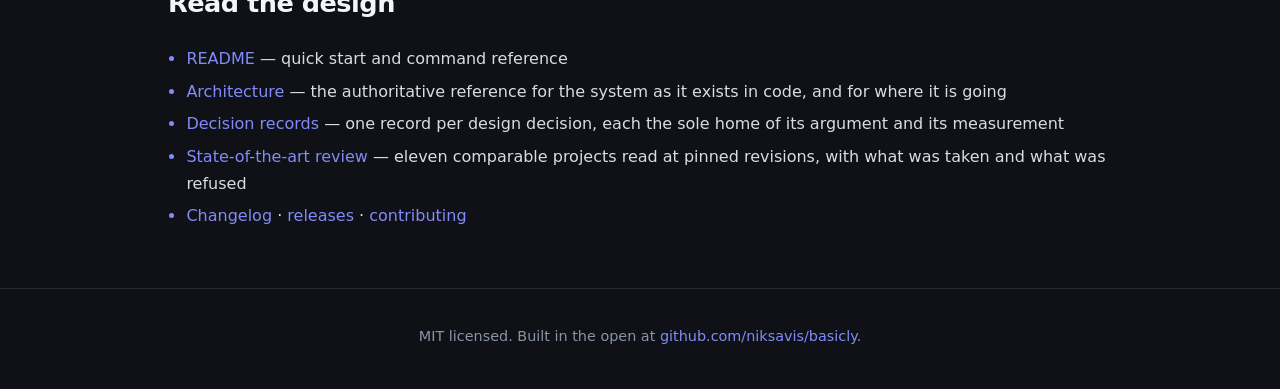
==== commit d3c03d8c: "chore(release): bump version refresh install pins and regenerate projections Release v0.26.7 dated 2" ====
--- a/site/index.html
+++ b/site/index.html
@@ -711,7 +711,7 @@
         <p class="lead">
           With <a href="https://docs.astral.sh/uv/">uv</a> on the machine:
         </p>
-        <pre><span class="p">$ </span>uvx --from git+https://github.com/niksavis/basicly@v0.26.6 basicly install</pre>
+        <pre><span class="p">$ </span>uvx --from git+https://github.com/niksavis/basicly@v0.26.7 basicly install</pre>
         <p class="muted">
           <code>uvx</code> is one of three ways to reach the same verb, not the
           command itself: <code>uv run basicly install</code> works inside a
@@ -765,7 +765,7 @@
             subagent declares instead of a provider model id, resolved per host.
           </li>
         </ul>
-        <pre><span class="p">$ </span>uv tool install 'git+https://github.com/niksavis/basicly@v0.26.6#subdirectory=packages/basicly-tracker'
+        <pre><span class="p">$ </span>uv tool install 'git+https://github.com/niksavis/basicly@v0.26.7#subdirectory=packages/basicly-tracker'
 <span class="p">$ </span>basicly-tracker init</pre>
         <p class="muted">
           The tracker installs once per machine and writes only its ledger,
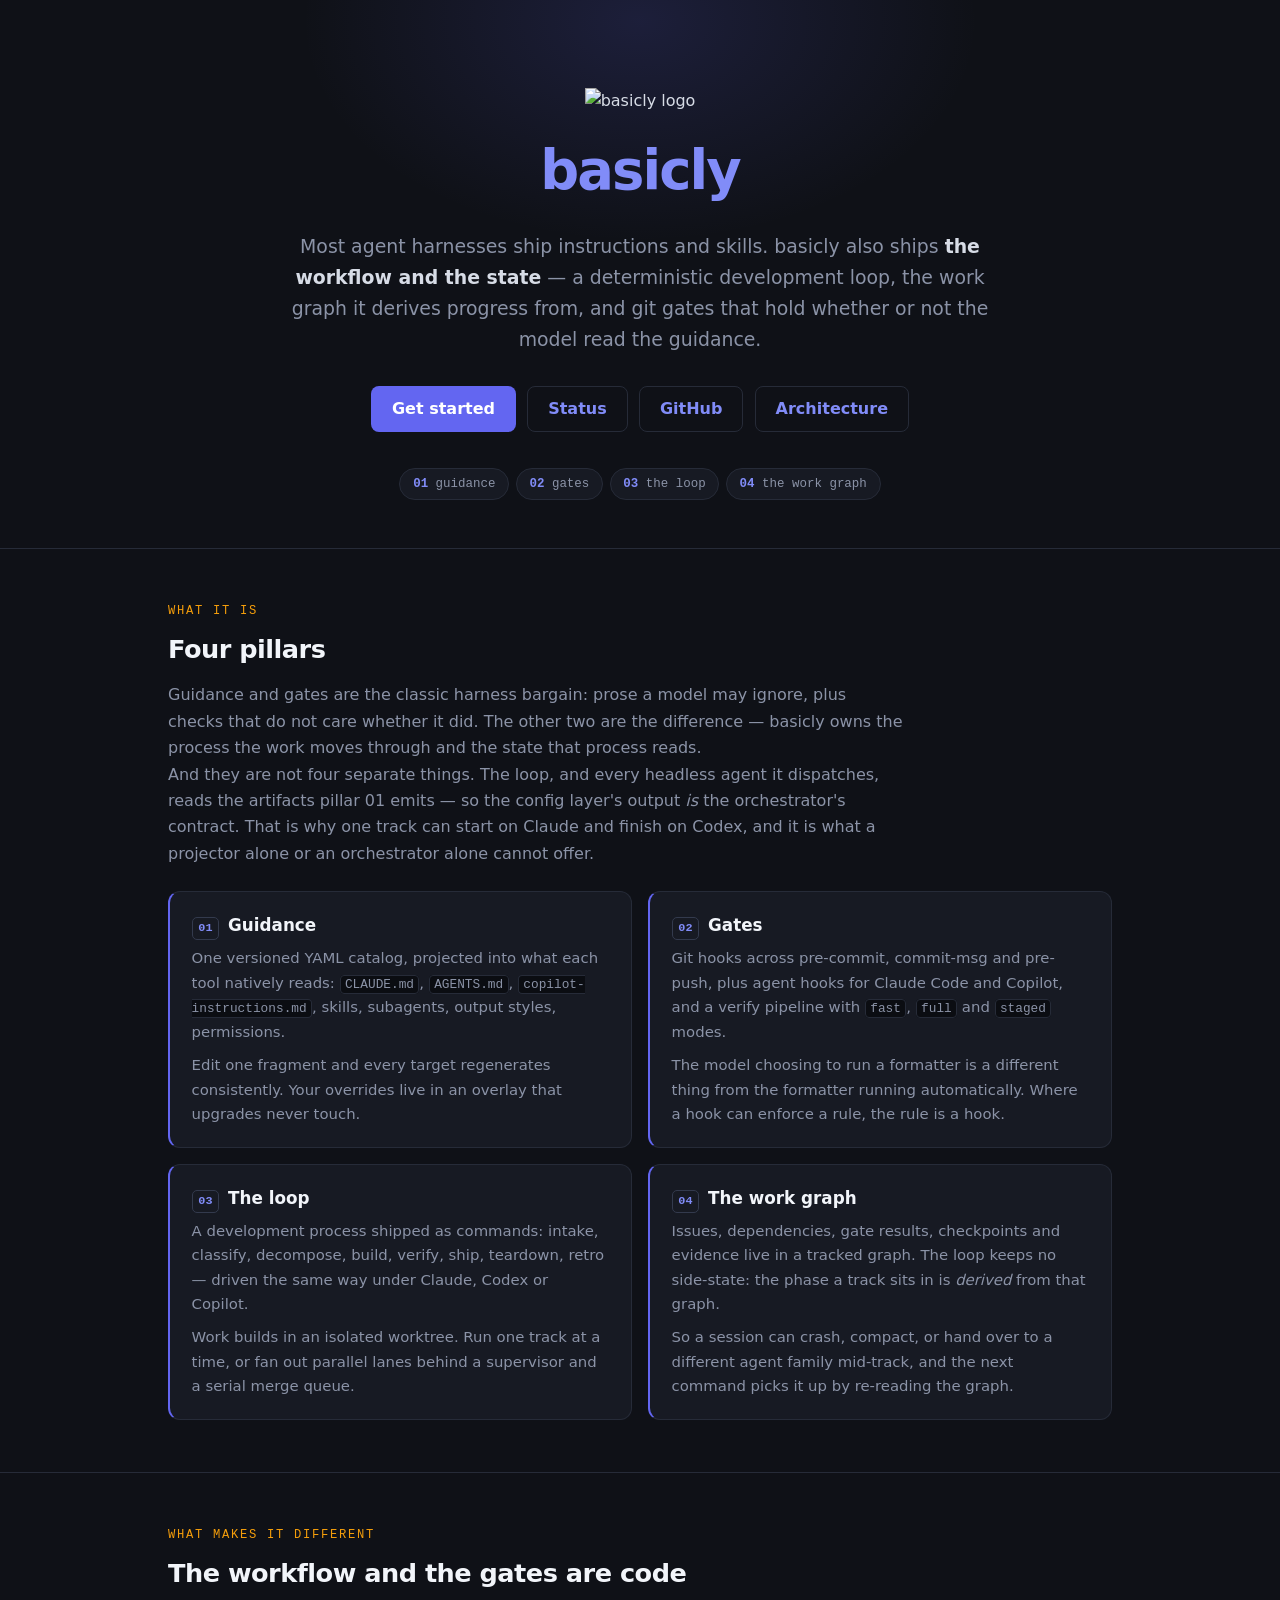
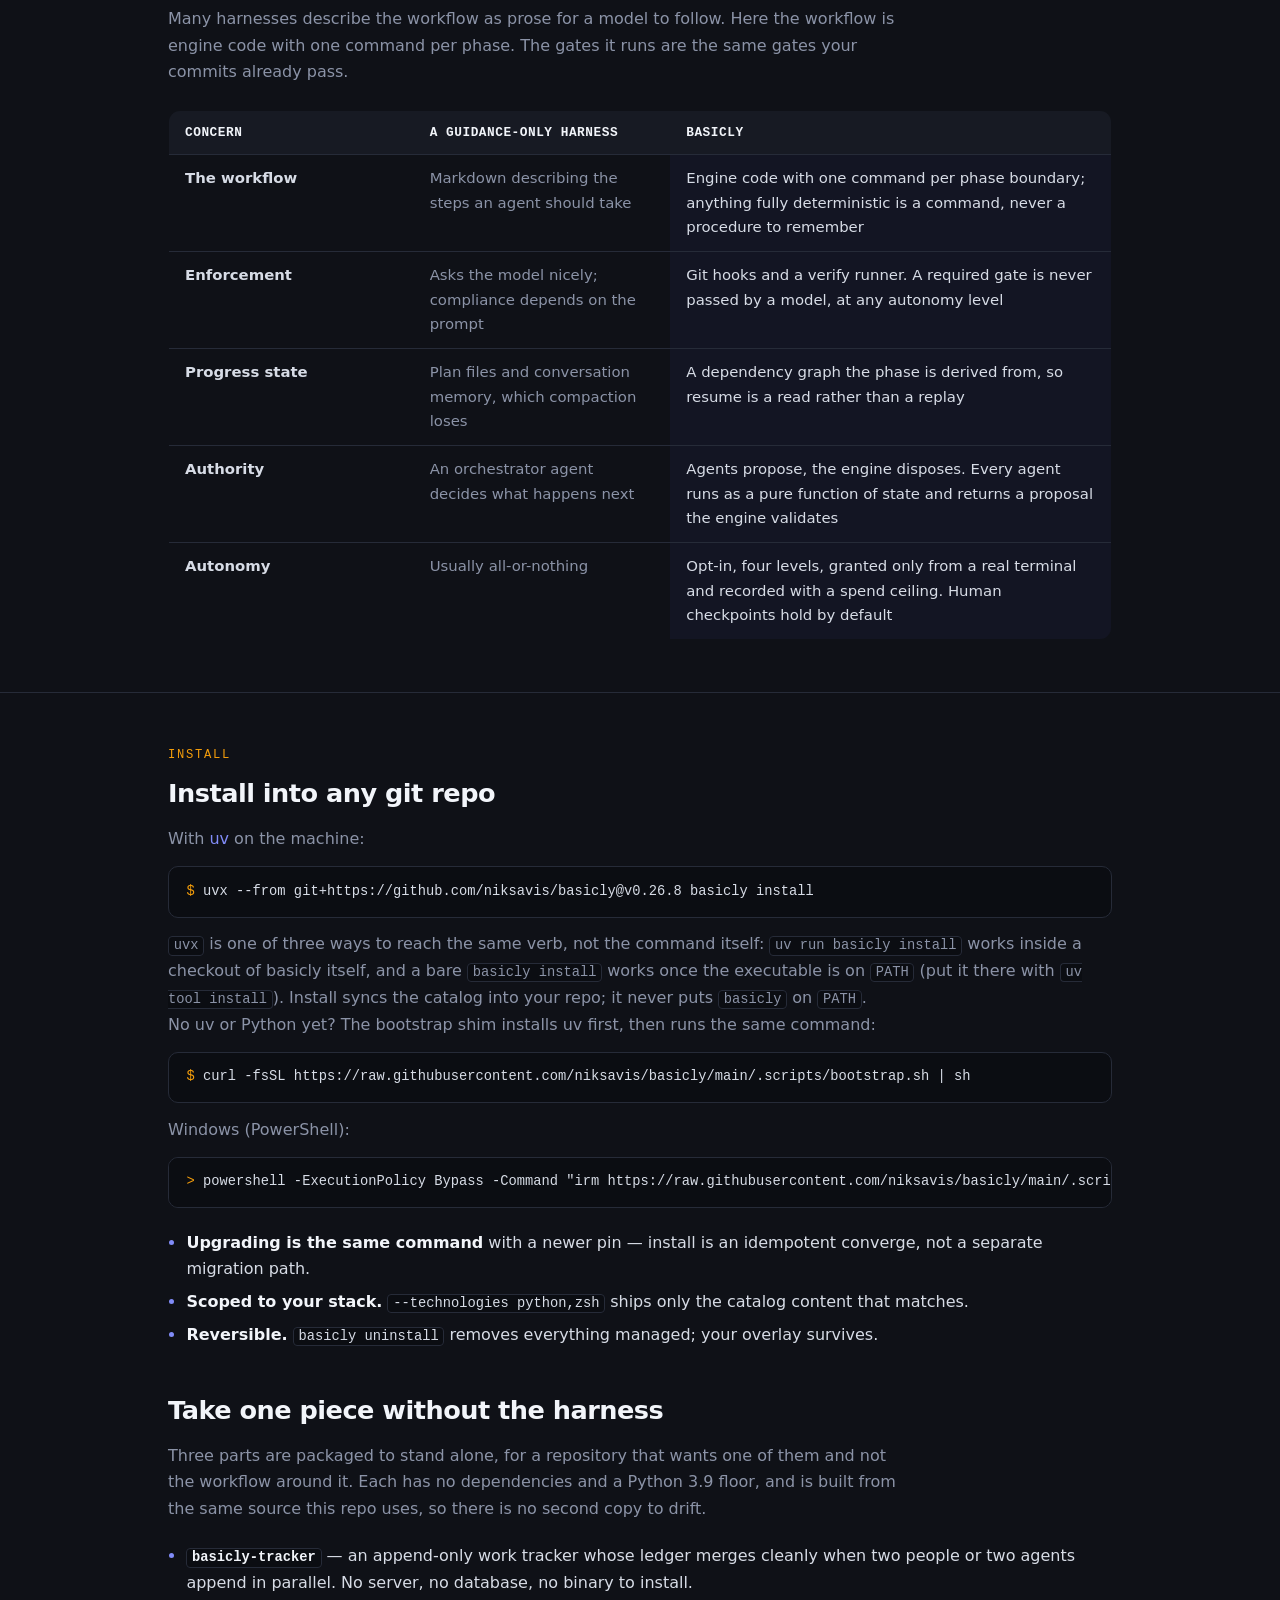
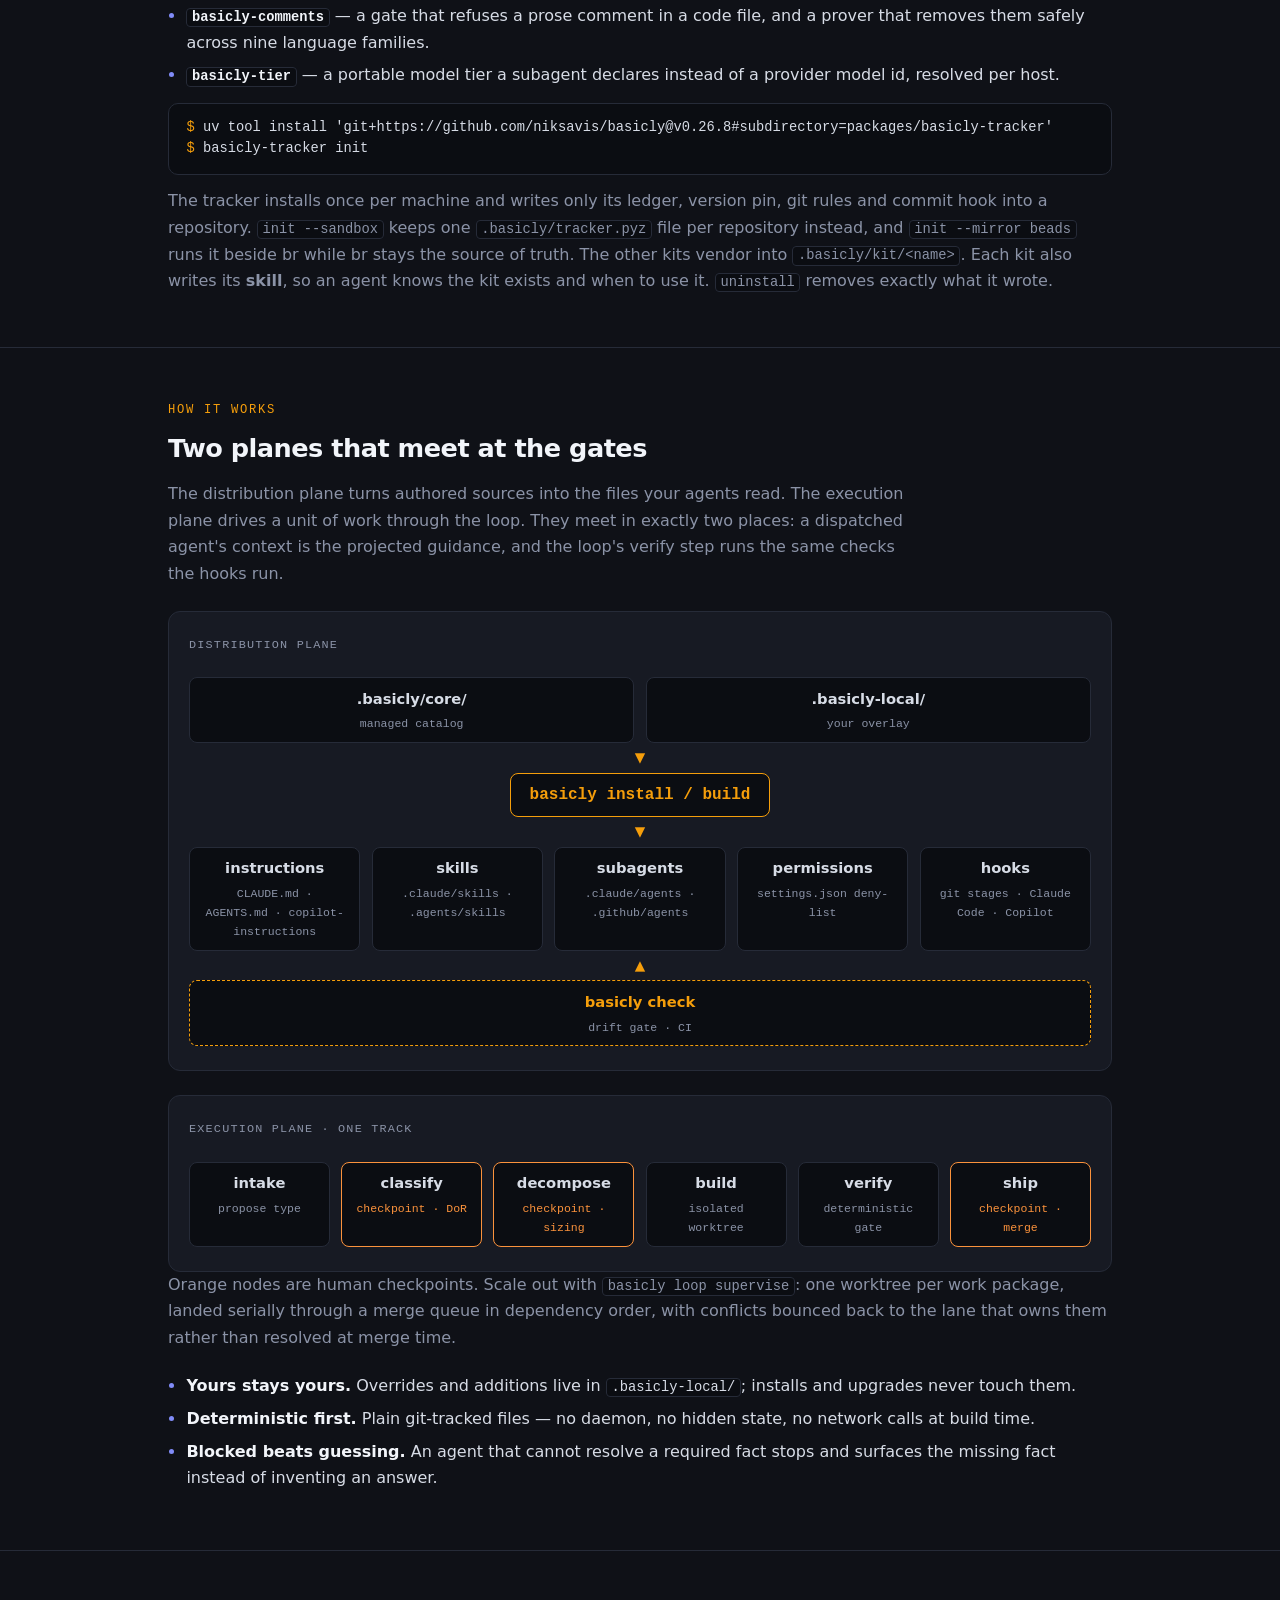
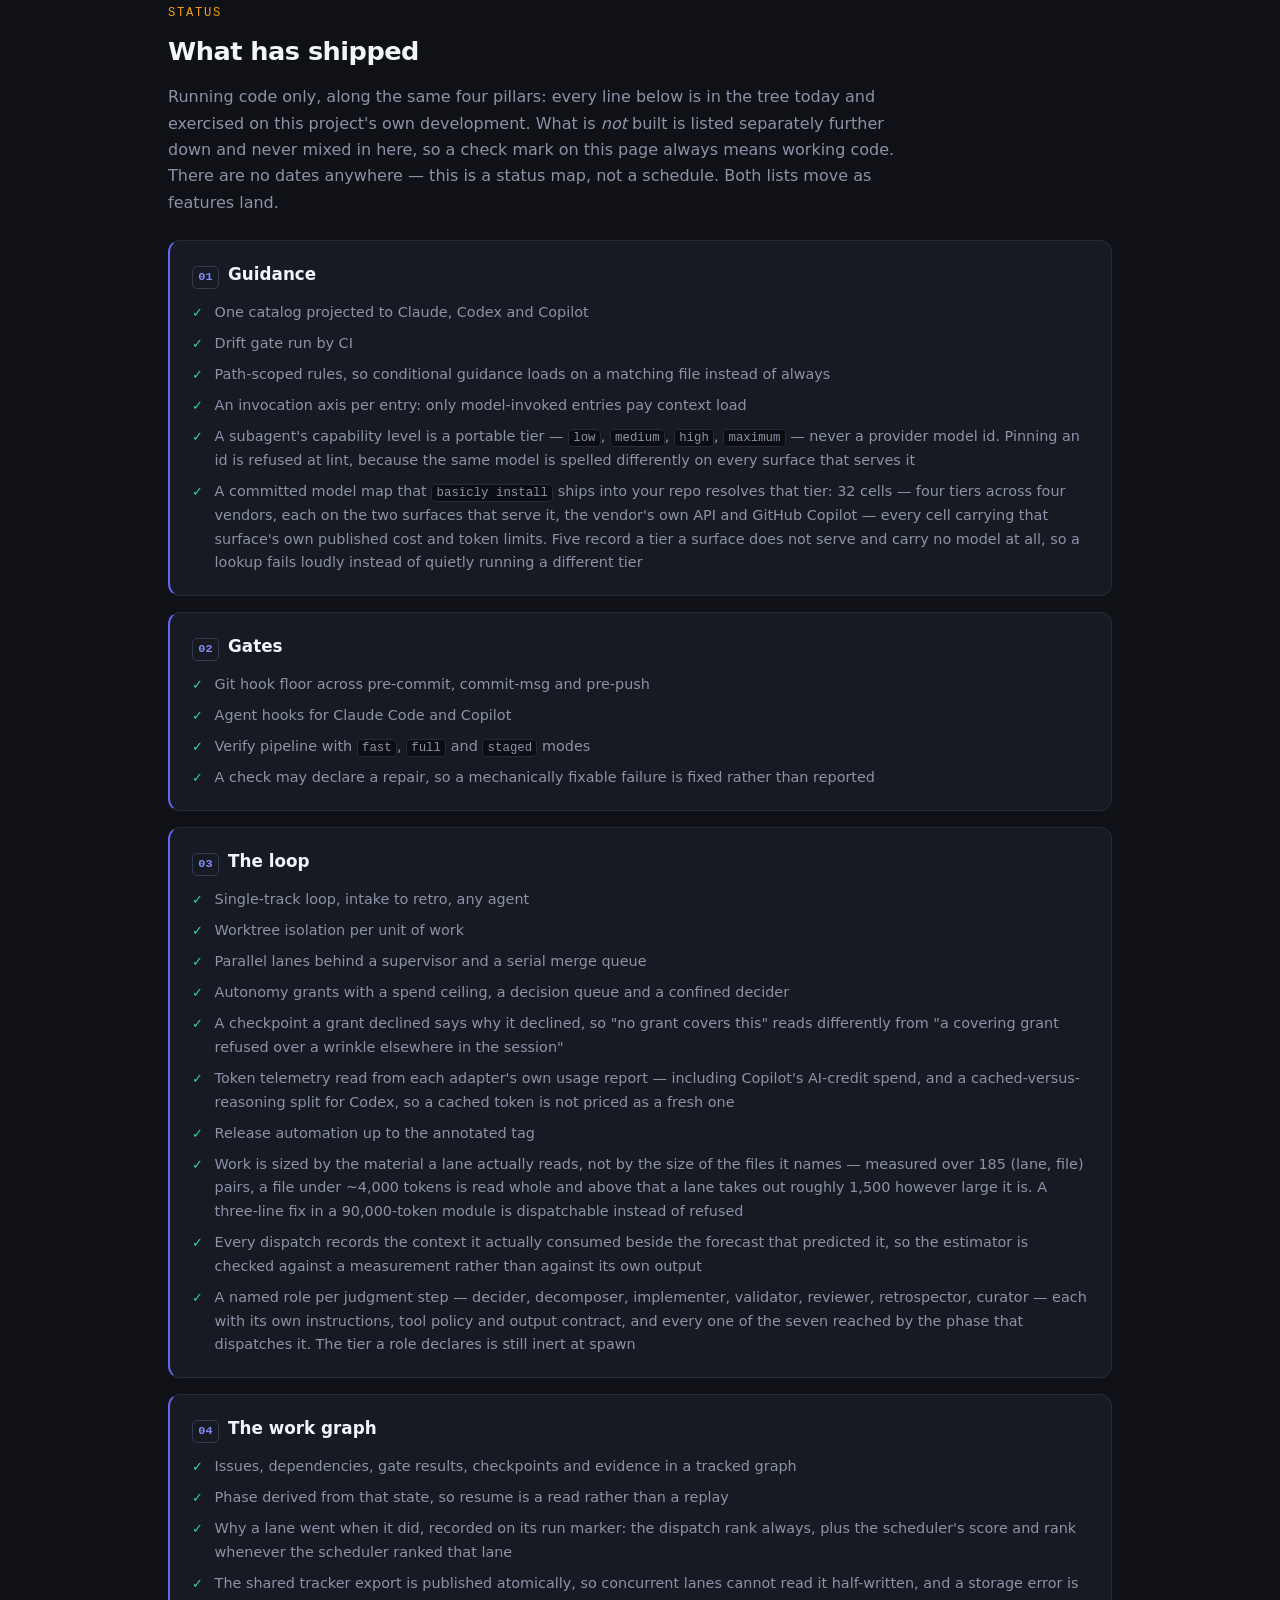
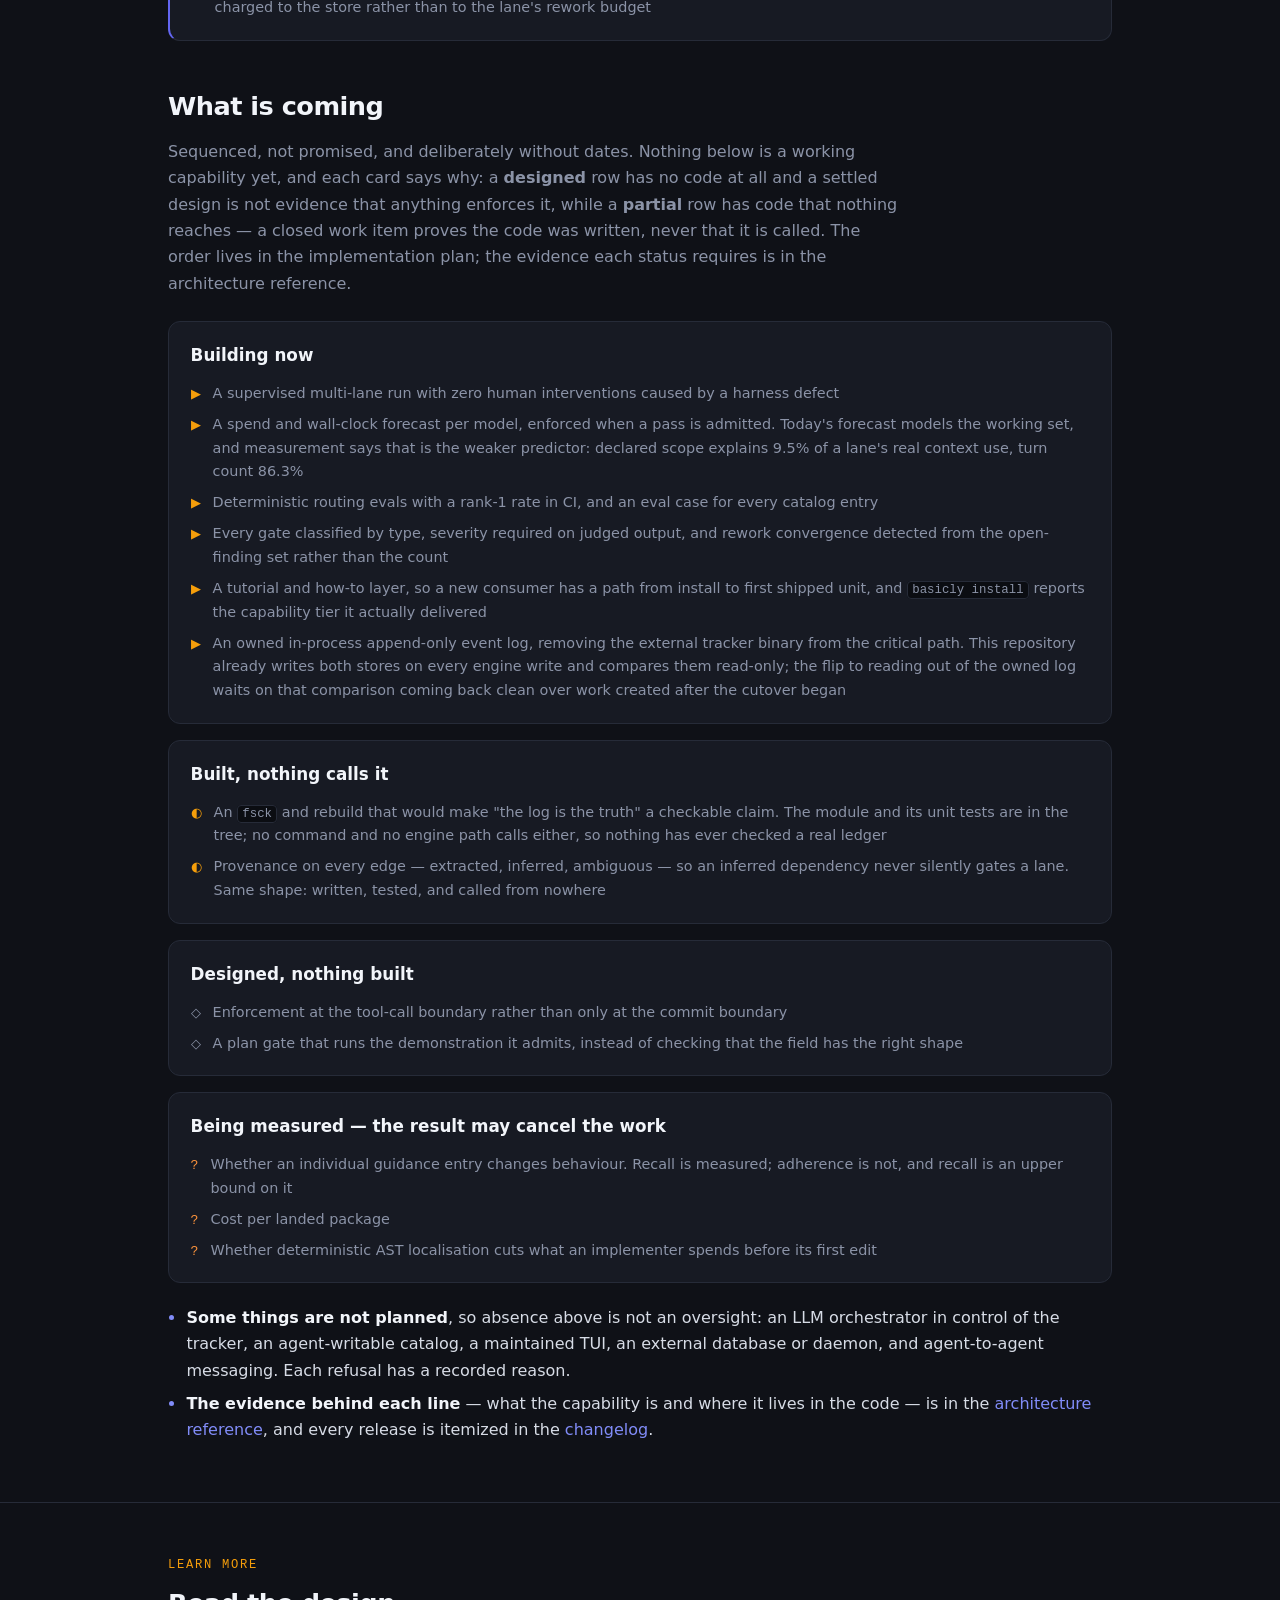
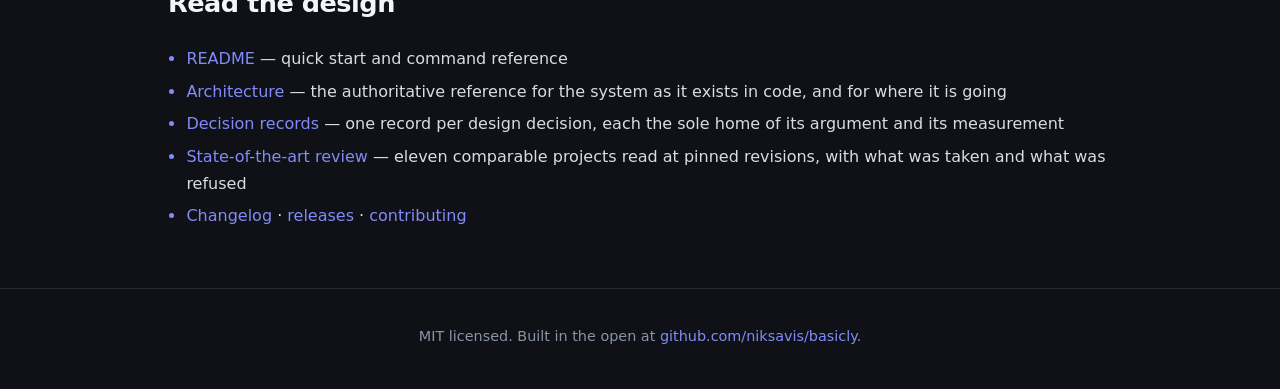
==== commit 0ecc6253: "chore(release): bump version refresh install pins and regenerate projections Release v0.26.8 dated 2" ====
--- a/site/index.html
+++ b/site/index.html
@@ -711,7 +711,7 @@
         <p class="lead">
           With <a href="https://docs.astral.sh/uv/">uv</a> on the machine:
         </p>
-        <pre><span class="p">$ </span>uvx --from git+https://github.com/niksavis/basicly@v0.26.7 basicly install</pre>
+        <pre><span class="p">$ </span>uvx --from git+https://github.com/niksavis/basicly@v0.26.8 basicly install</pre>
         <p class="muted">
           <code>uvx</code> is one of three ways to reach the same verb, not the
           command itself: <code>uv run basicly install</code> works inside a
@@ -765,7 +765,7 @@
             subagent declares instead of a provider model id, resolved per host.
           </li>
         </ul>
-        <pre><span class="p">$ </span>uv tool install 'git+https://github.com/niksavis/basicly@v0.26.7#subdirectory=packages/basicly-tracker'
+        <pre><span class="p">$ </span>uv tool install 'git+https://github.com/niksavis/basicly@v0.26.8#subdirectory=packages/basicly-tracker'
 <span class="p">$ </span>basicly-tracker init</pre>
         <p class="muted">
           The tracker installs once per machine and writes only its ledger,
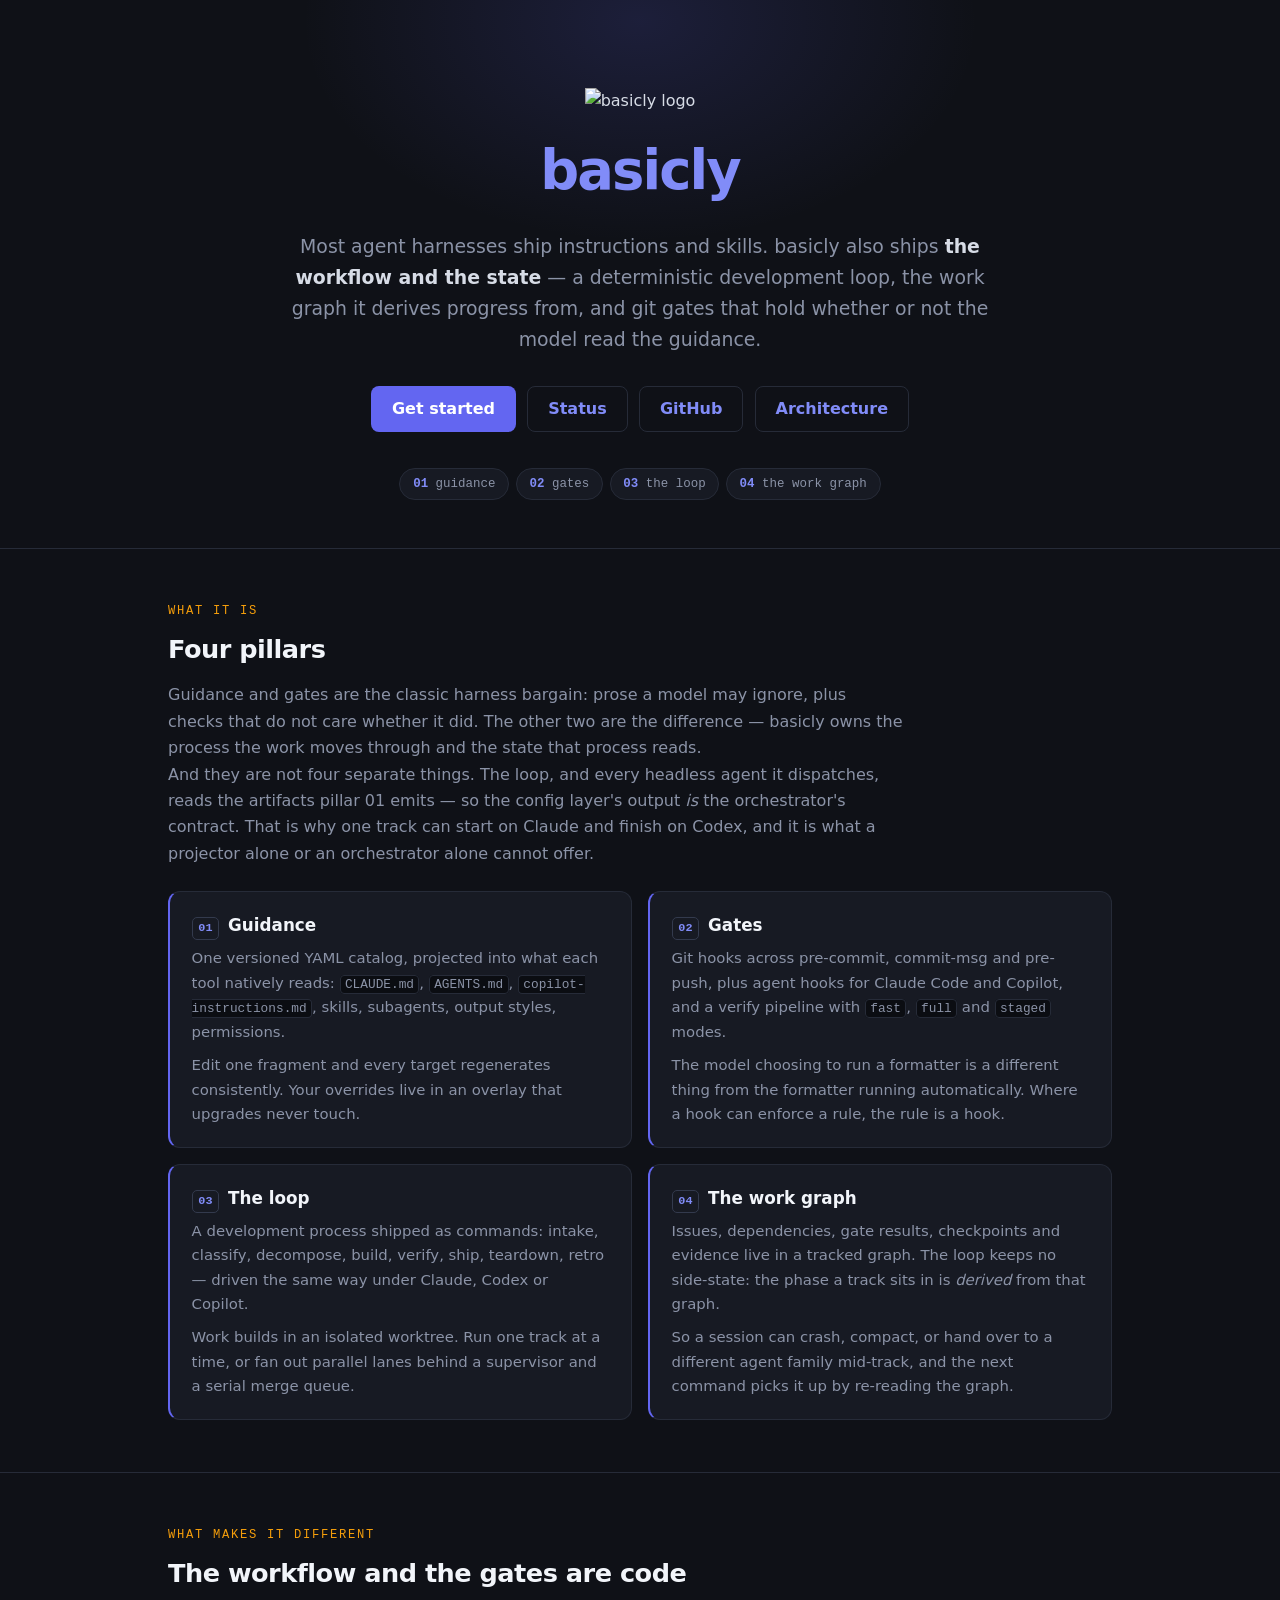
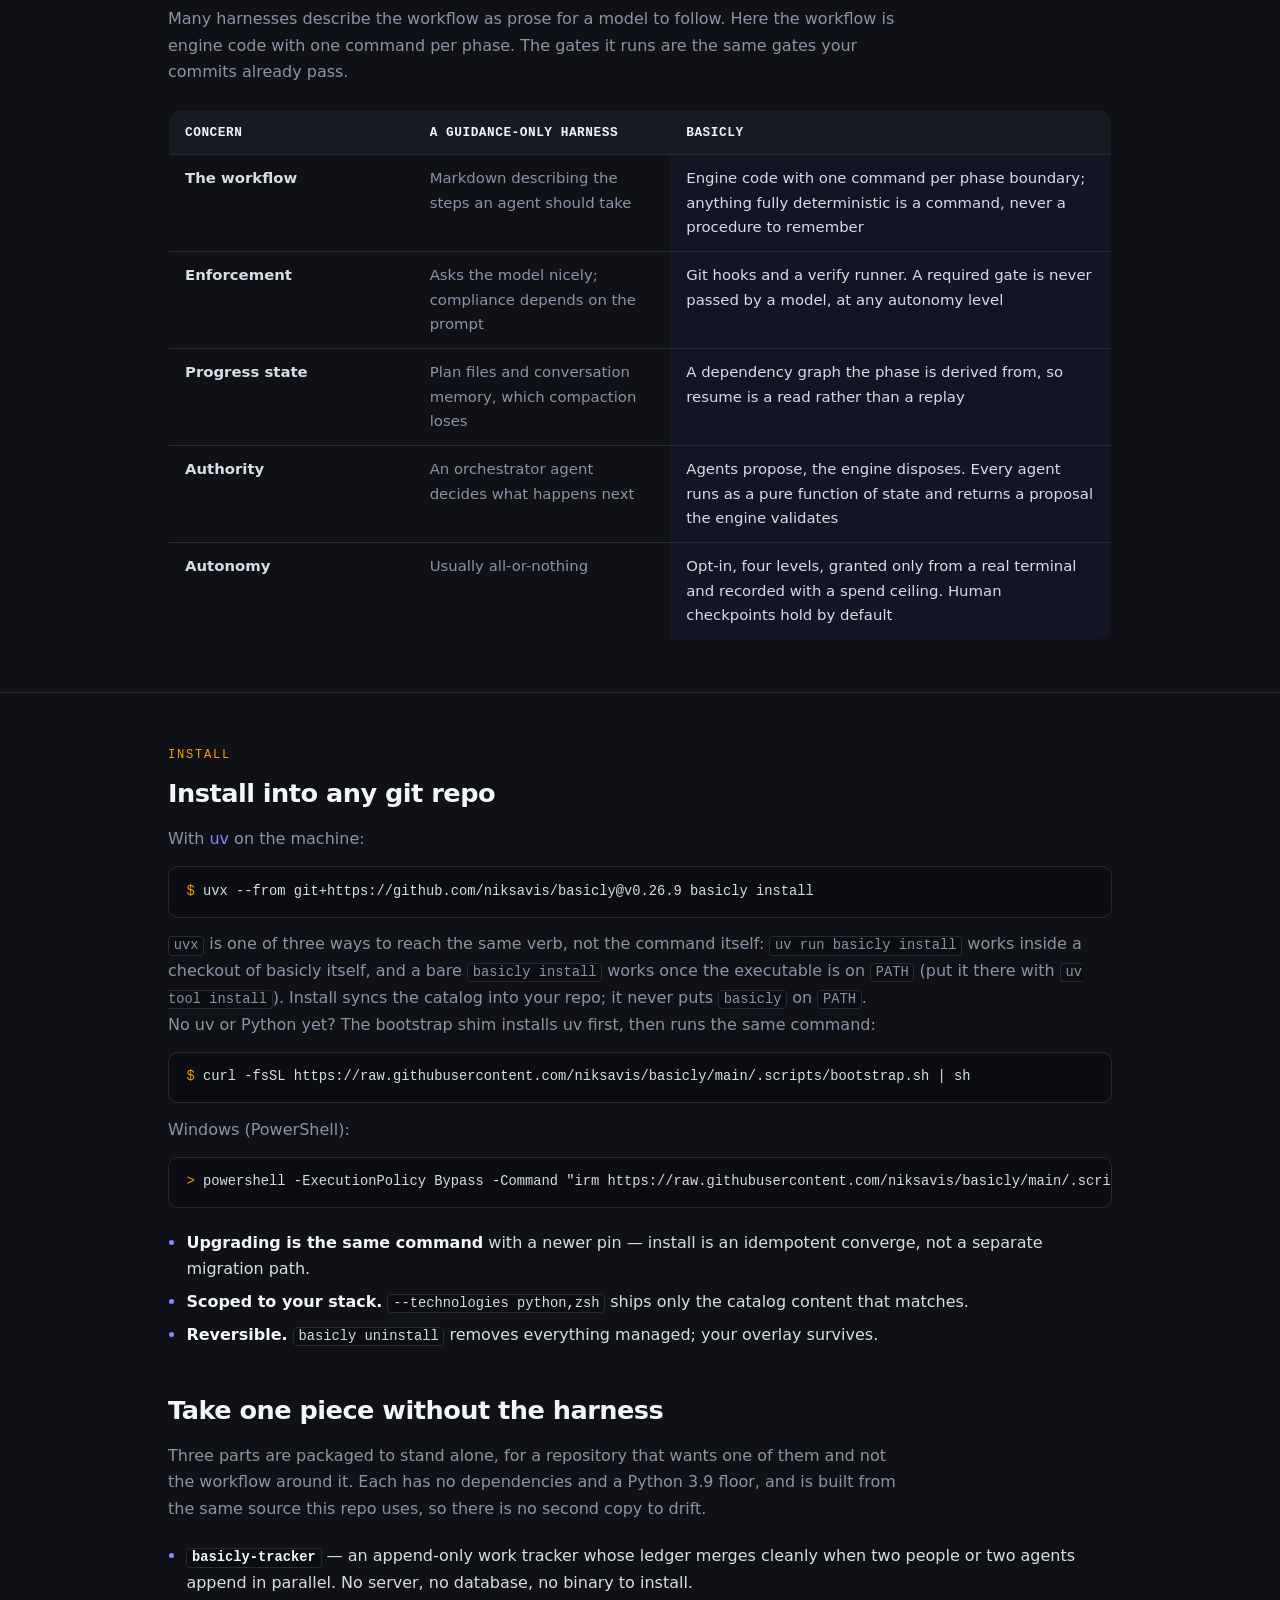
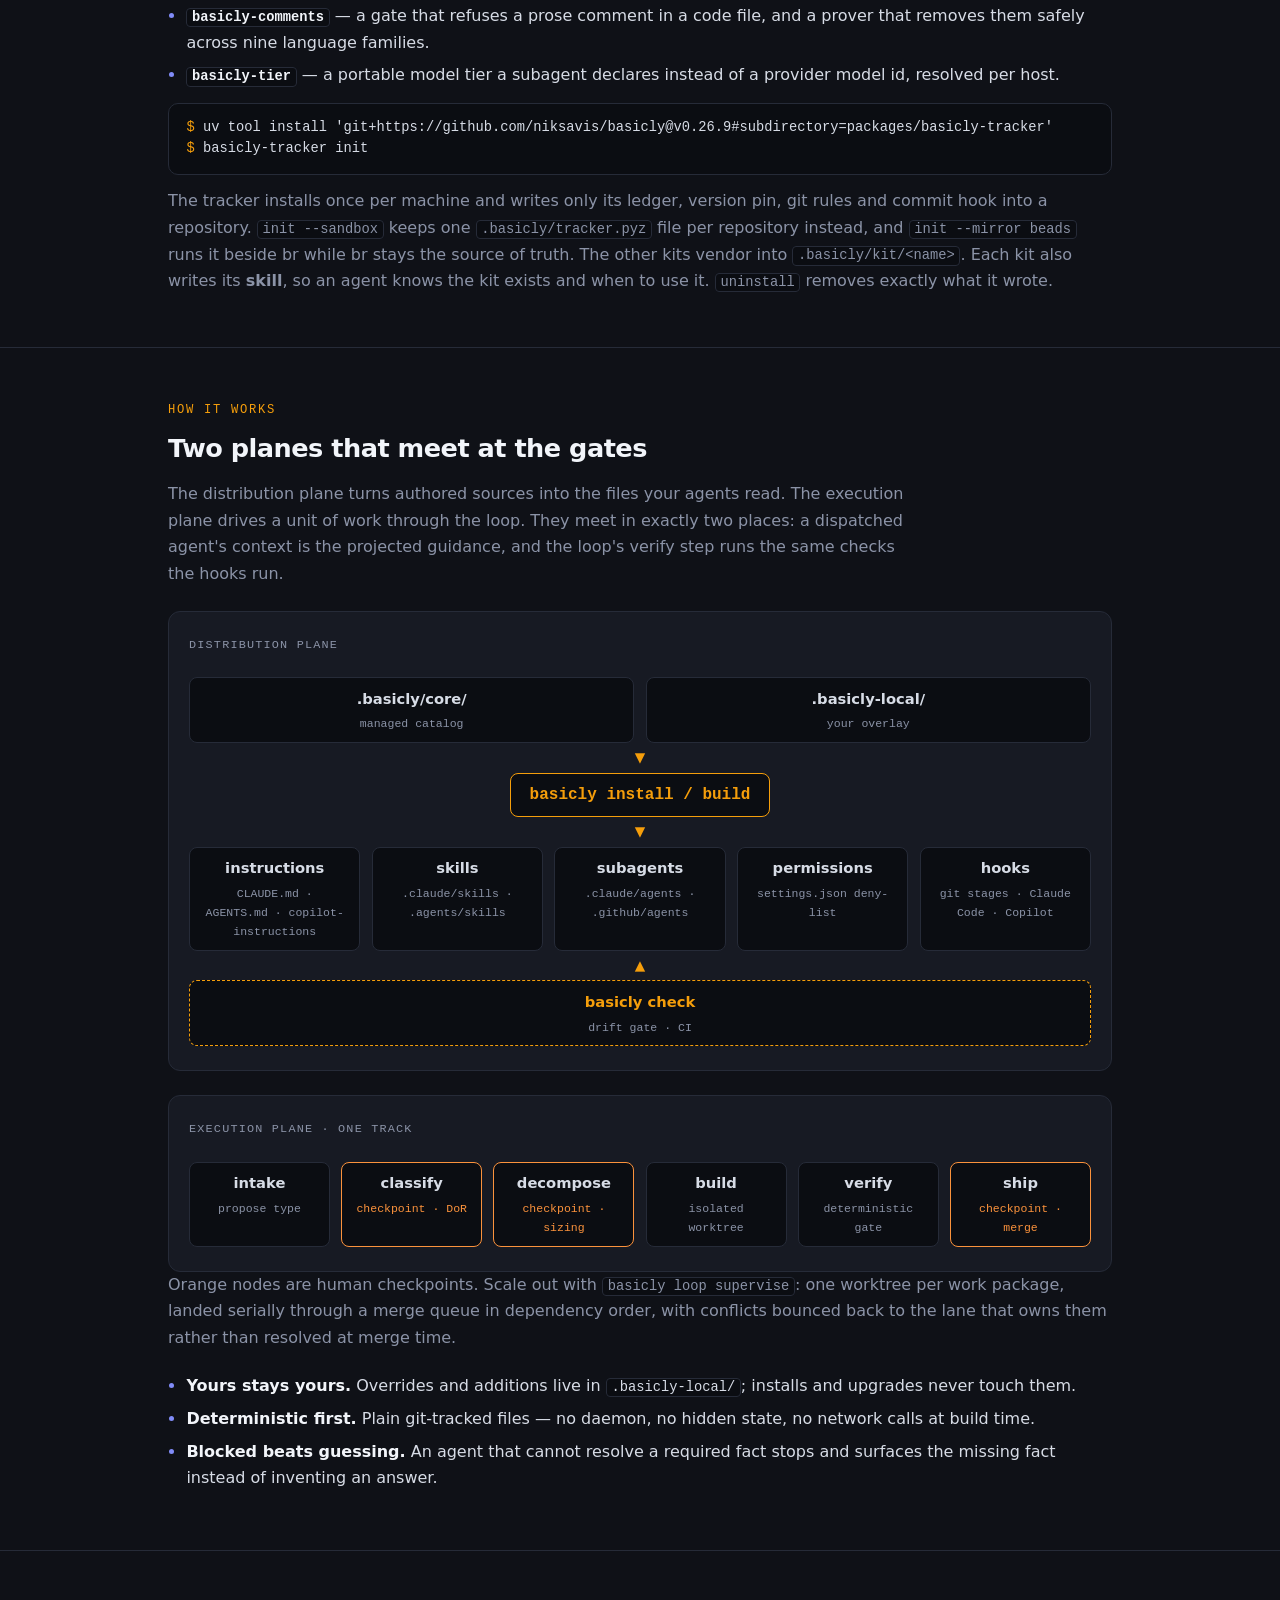
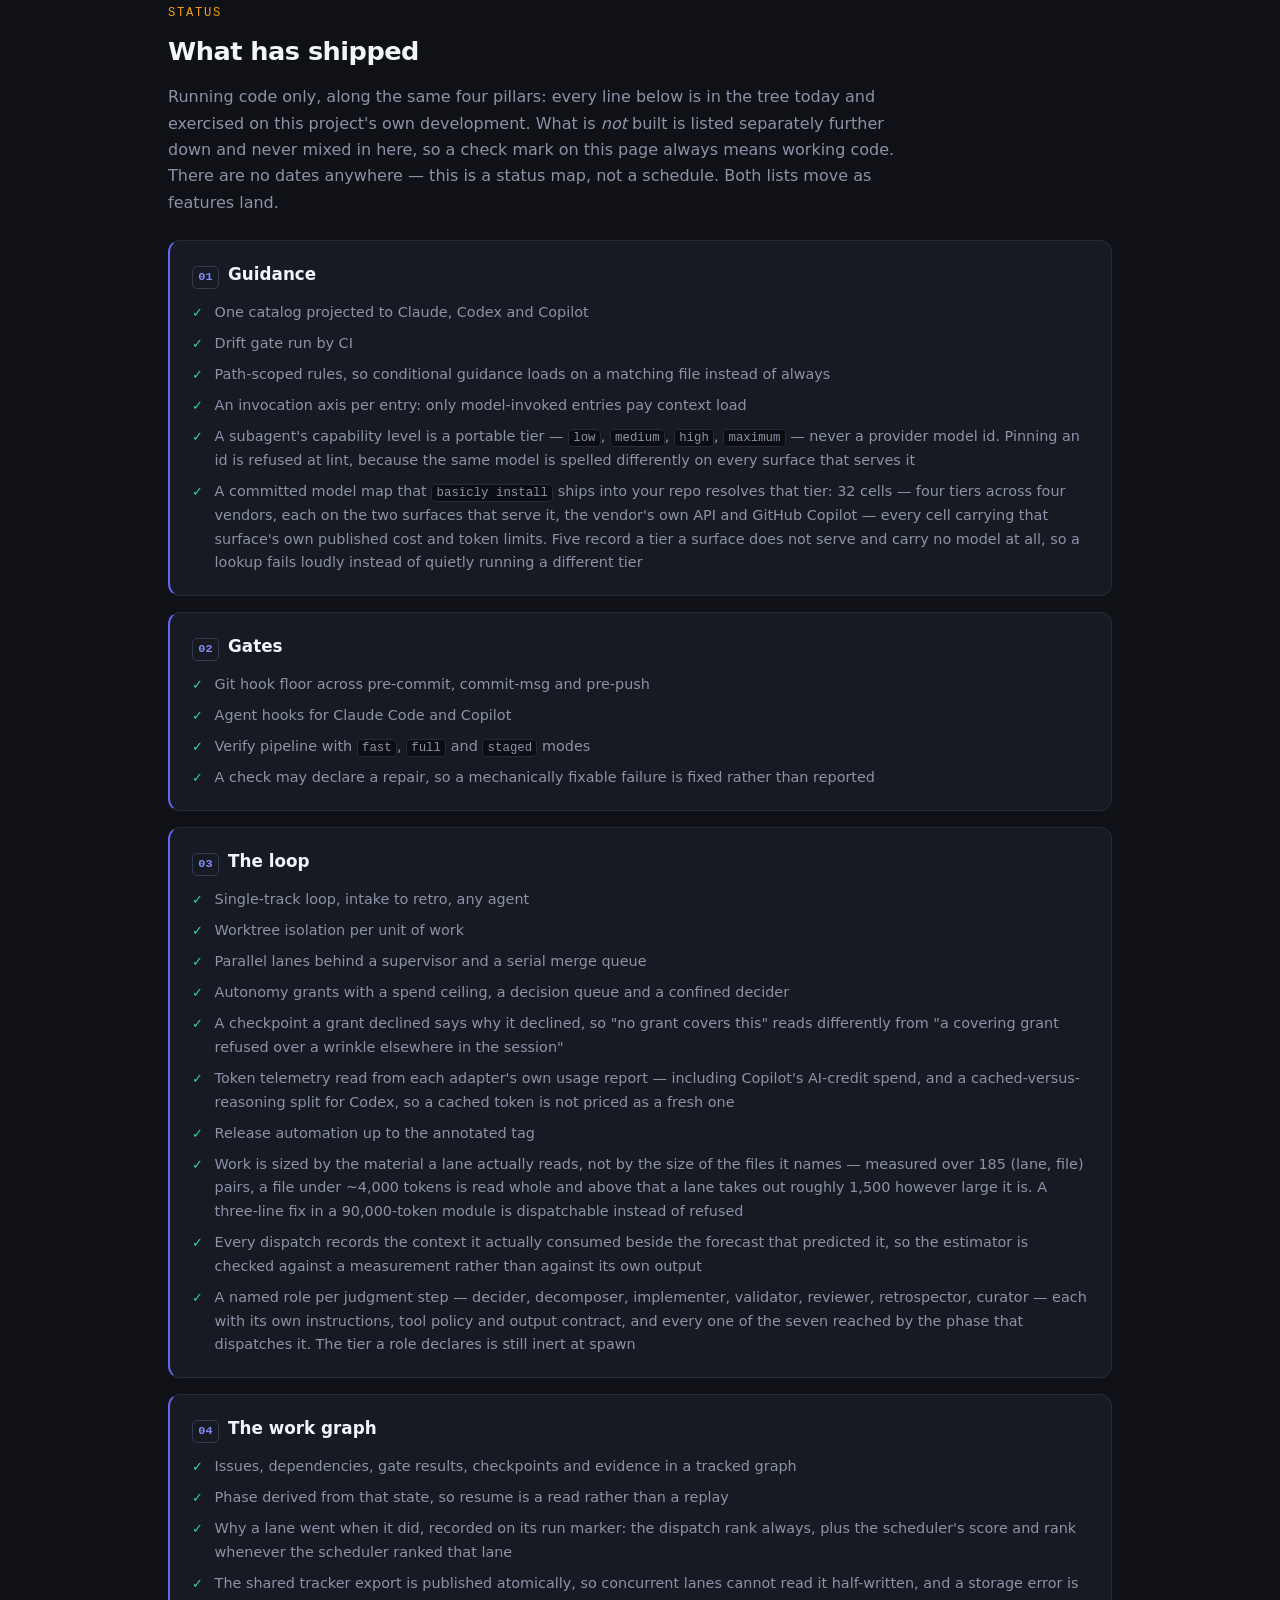
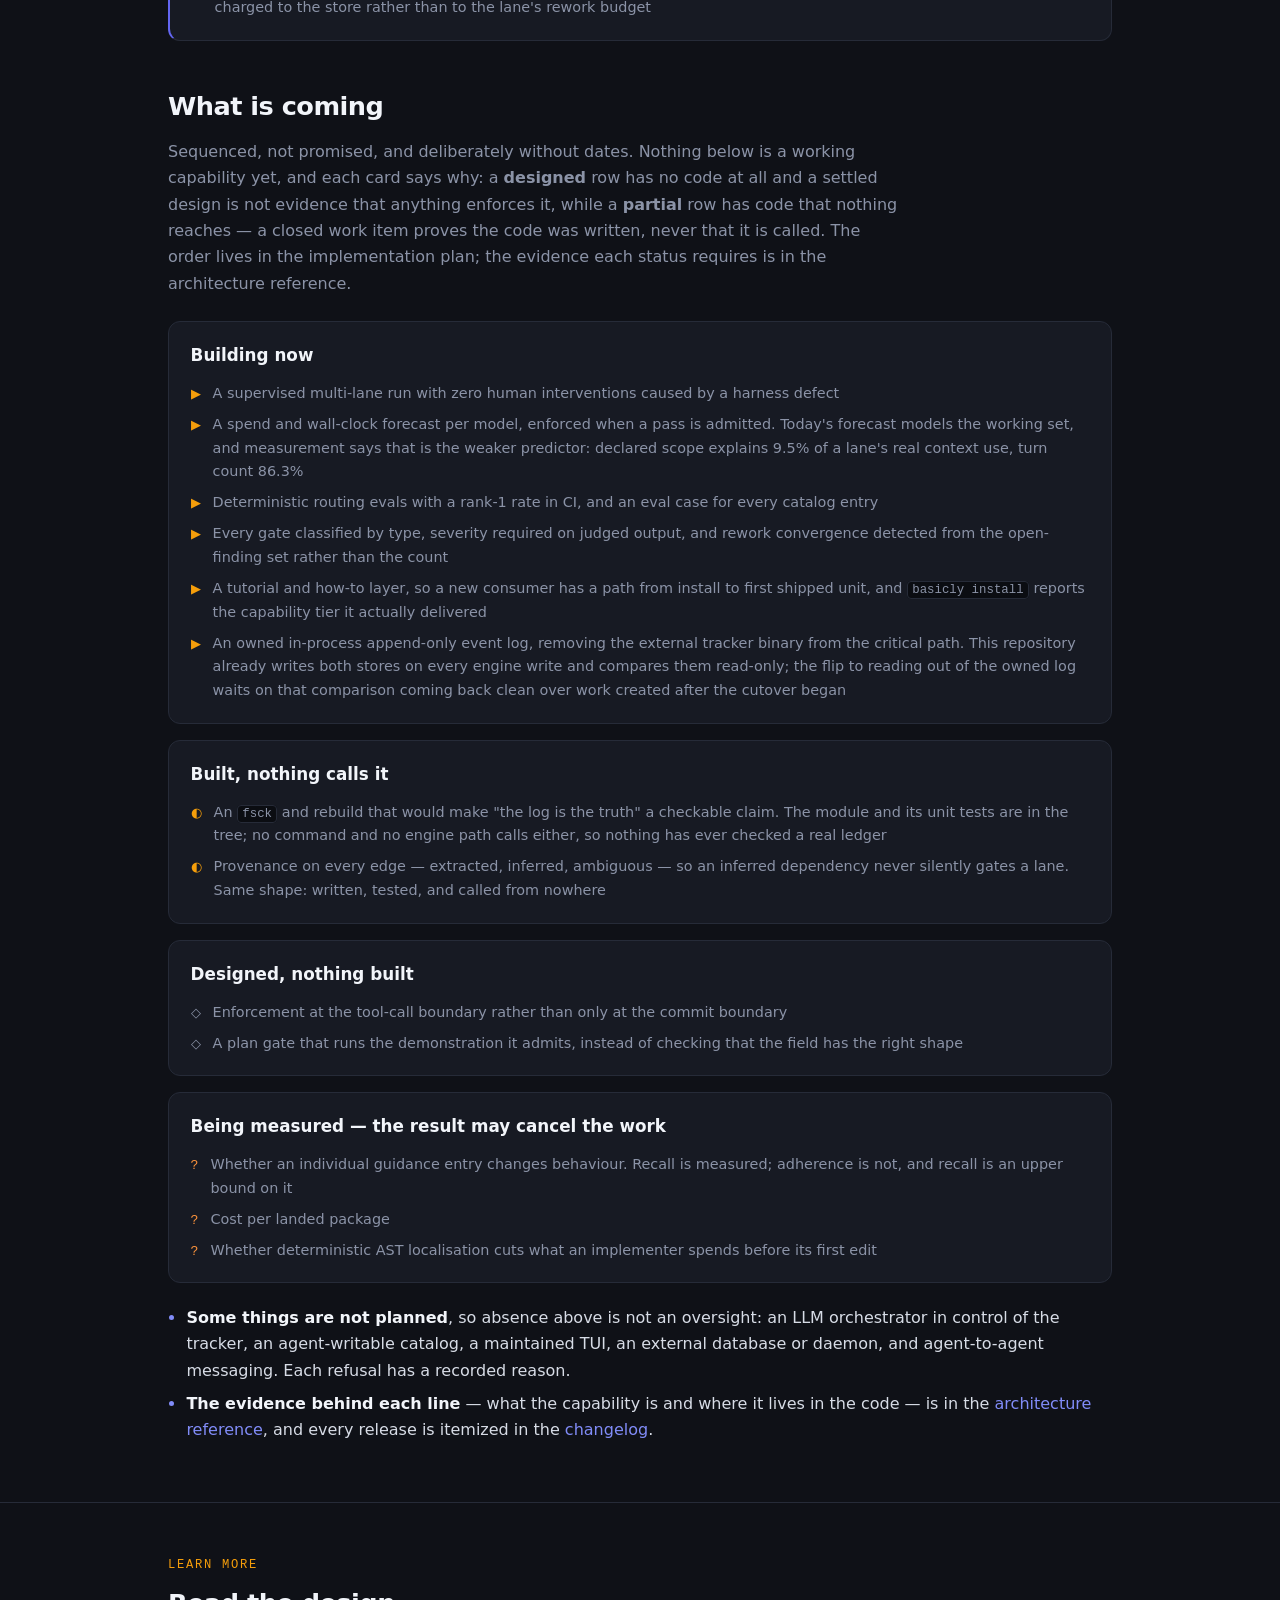
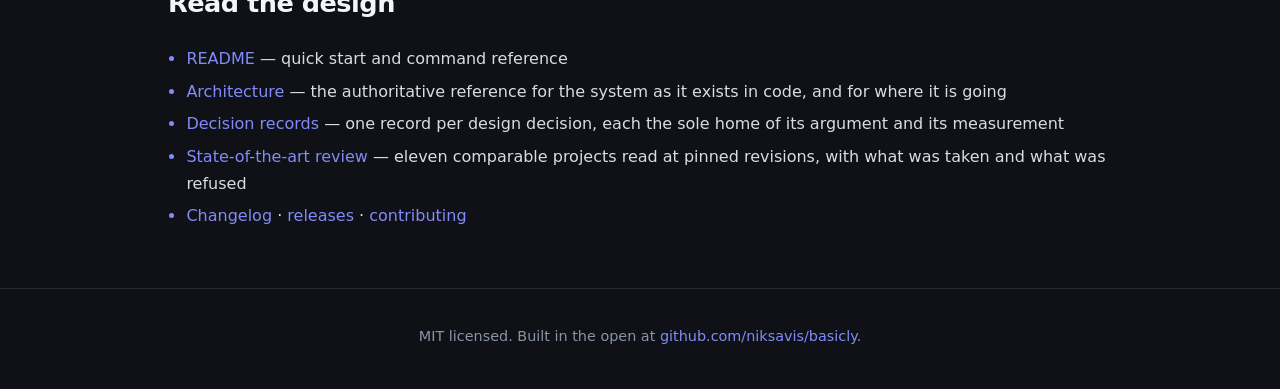
==== commit ede81bfd: "chore(release): bump version refresh install pins and regenerate projections Release v0.26.9 dated 2" ====
--- a/site/index.html
+++ b/site/index.html
@@ -711,7 +711,7 @@
         <p class="lead">
           With <a href="https://docs.astral.sh/uv/">uv</a> on the machine:
         </p>
-        <pre><span class="p">$ </span>uvx --from git+https://github.com/niksavis/basicly@v0.26.8 basicly install</pre>
+        <pre><span class="p">$ </span>uvx --from git+https://github.com/niksavis/basicly@v0.26.9 basicly install</pre>
         <p class="muted">
           <code>uvx</code> is one of three ways to reach the same verb, not the
           command itself: <code>uv run basicly install</code> works inside a
@@ -765,7 +765,7 @@
             subagent declares instead of a provider model id, resolved per host.
           </li>
         </ul>
-        <pre><span class="p">$ </span>uv tool install 'git+https://github.com/niksavis/basicly@v0.26.8#subdirectory=packages/basicly-tracker'
+        <pre><span class="p">$ </span>uv tool install 'git+https://github.com/niksavis/basicly@v0.26.9#subdirectory=packages/basicly-tracker'
 <span class="p">$ </span>basicly-tracker init</pre>
         <p class="muted">
           The tracker installs once per machine and writes only its ledger,
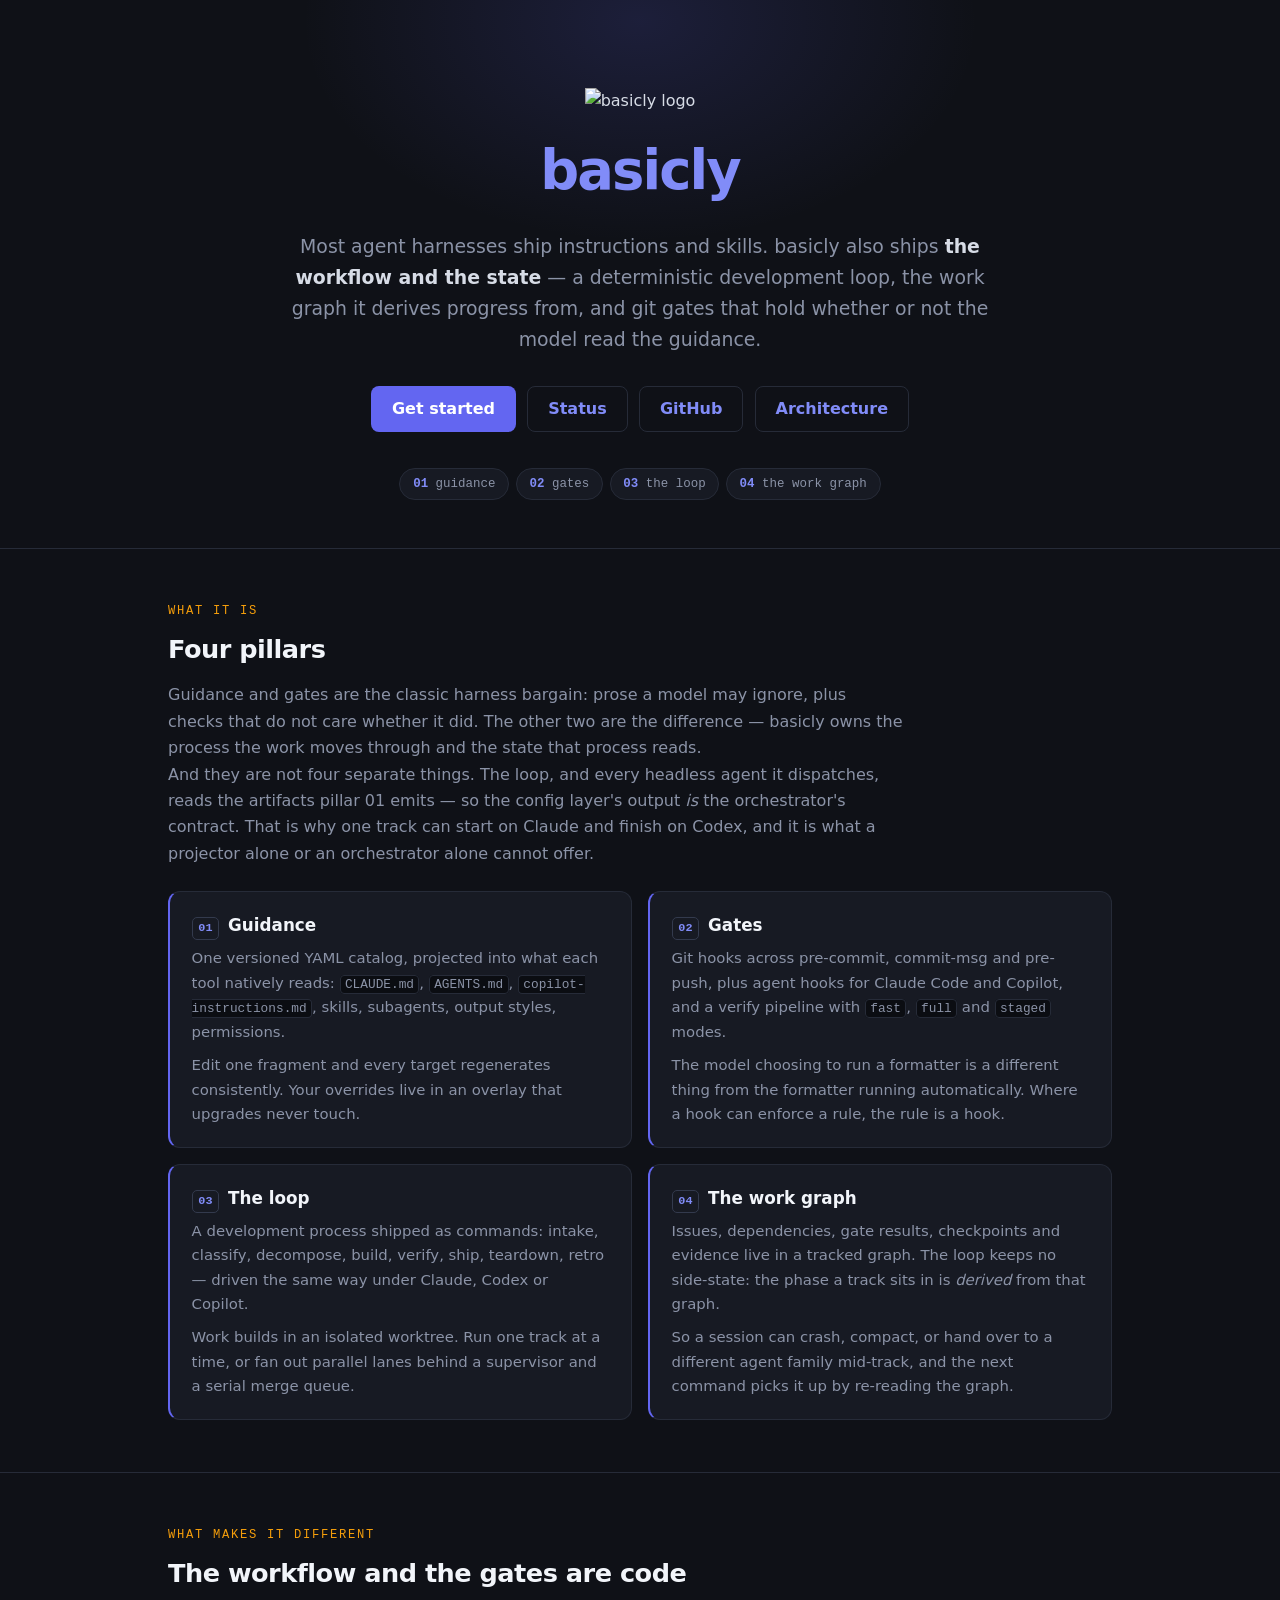
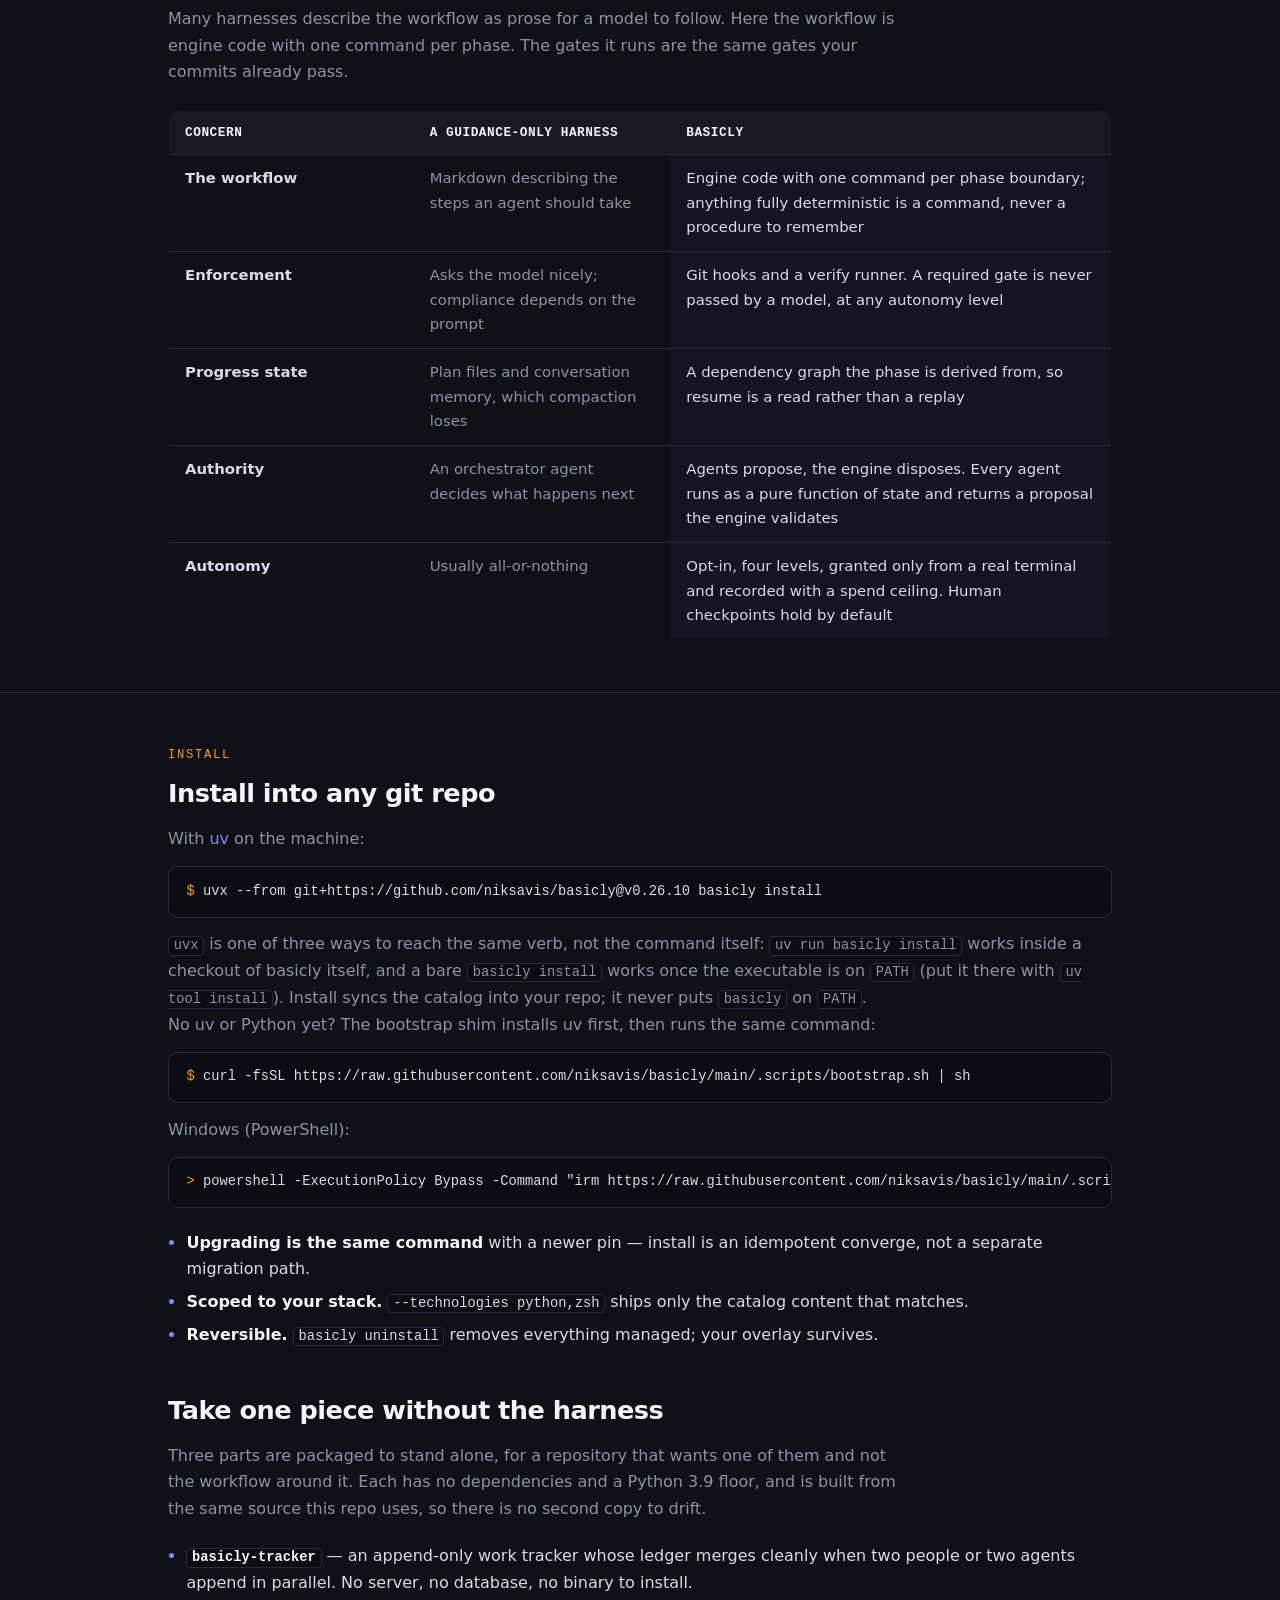
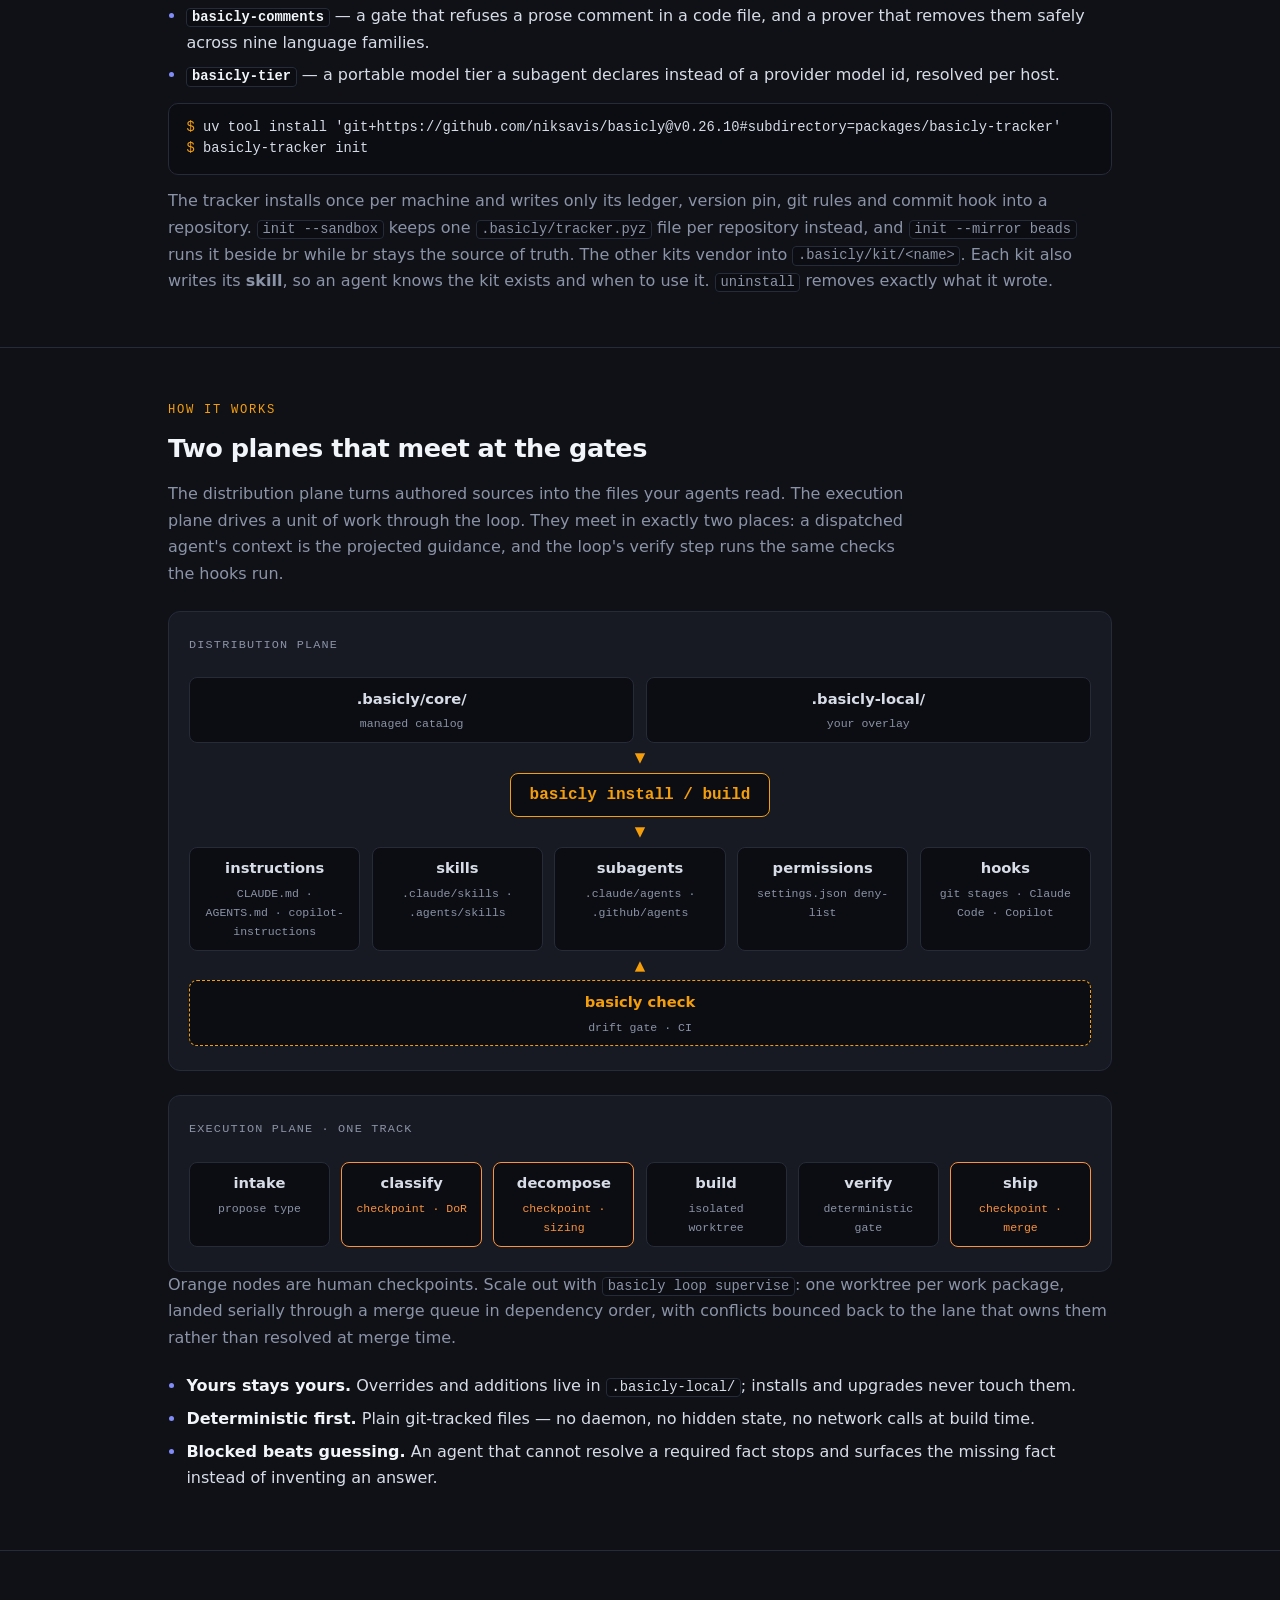
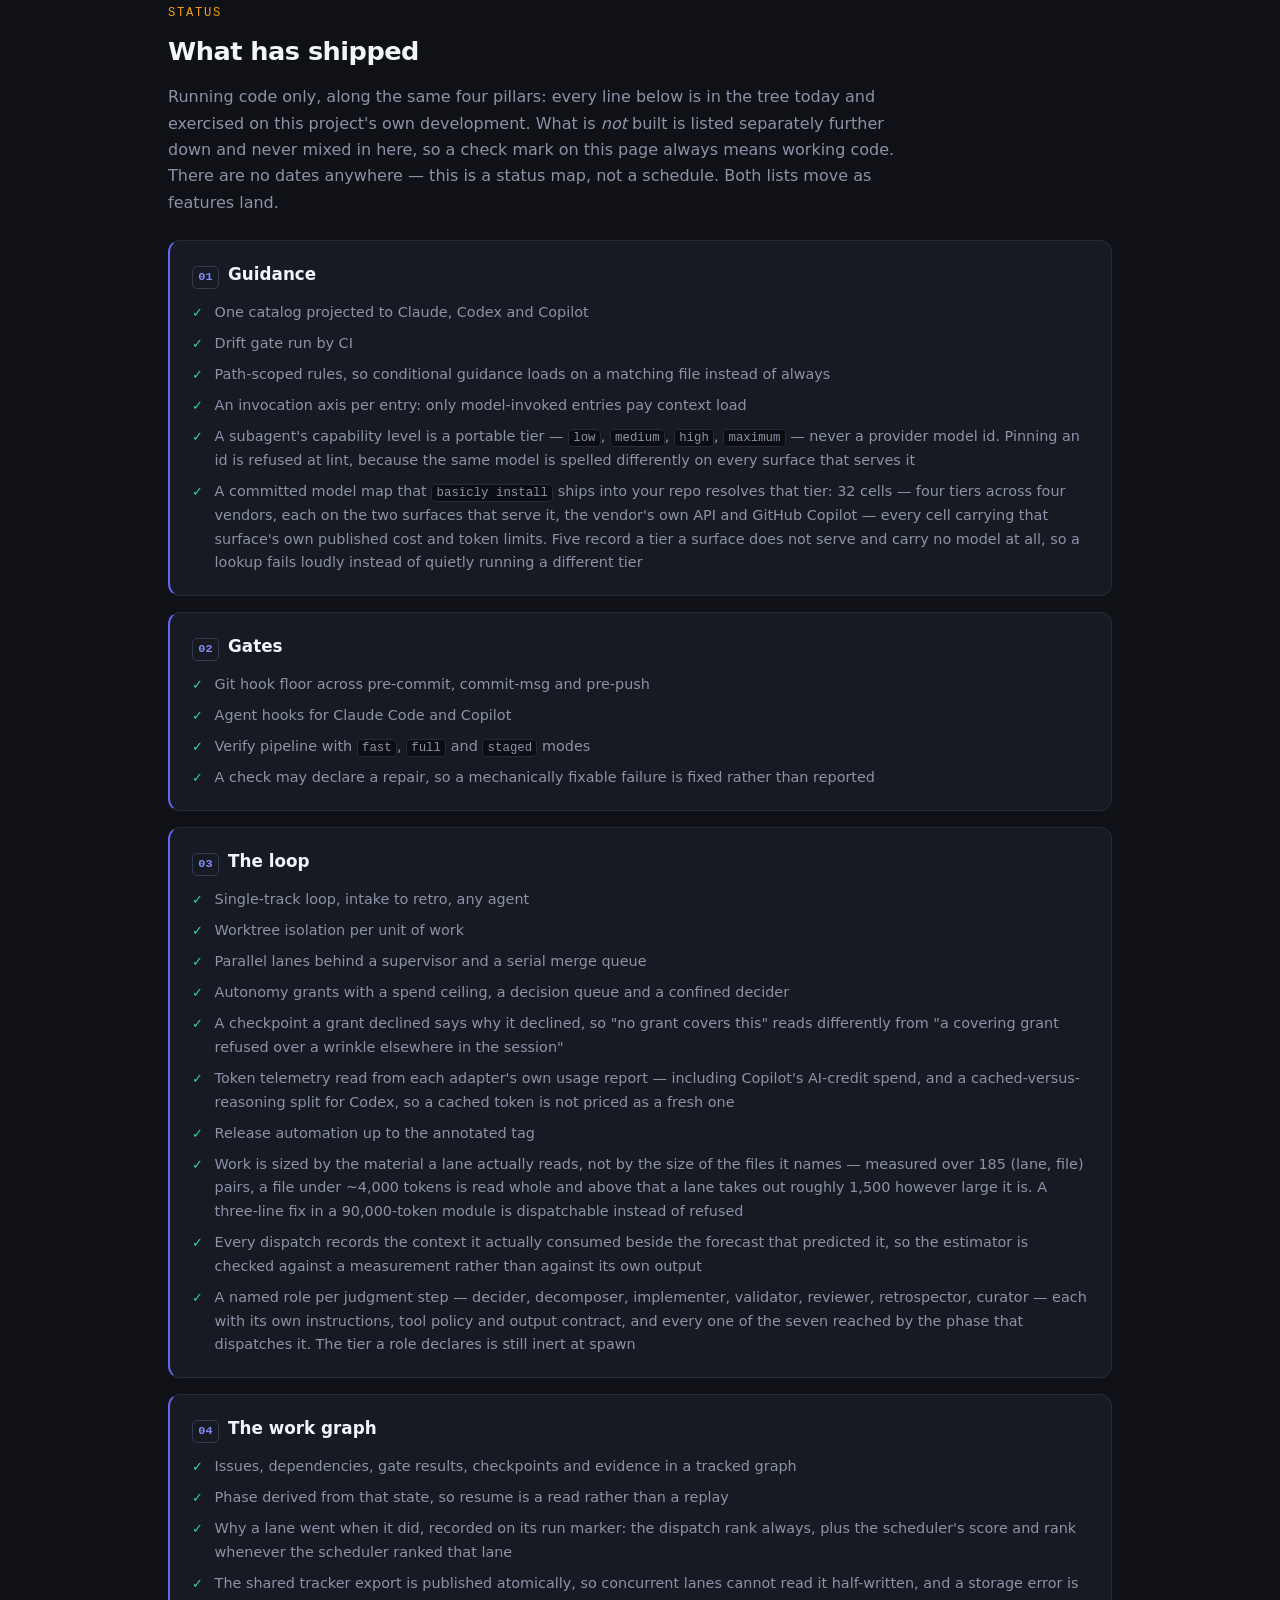
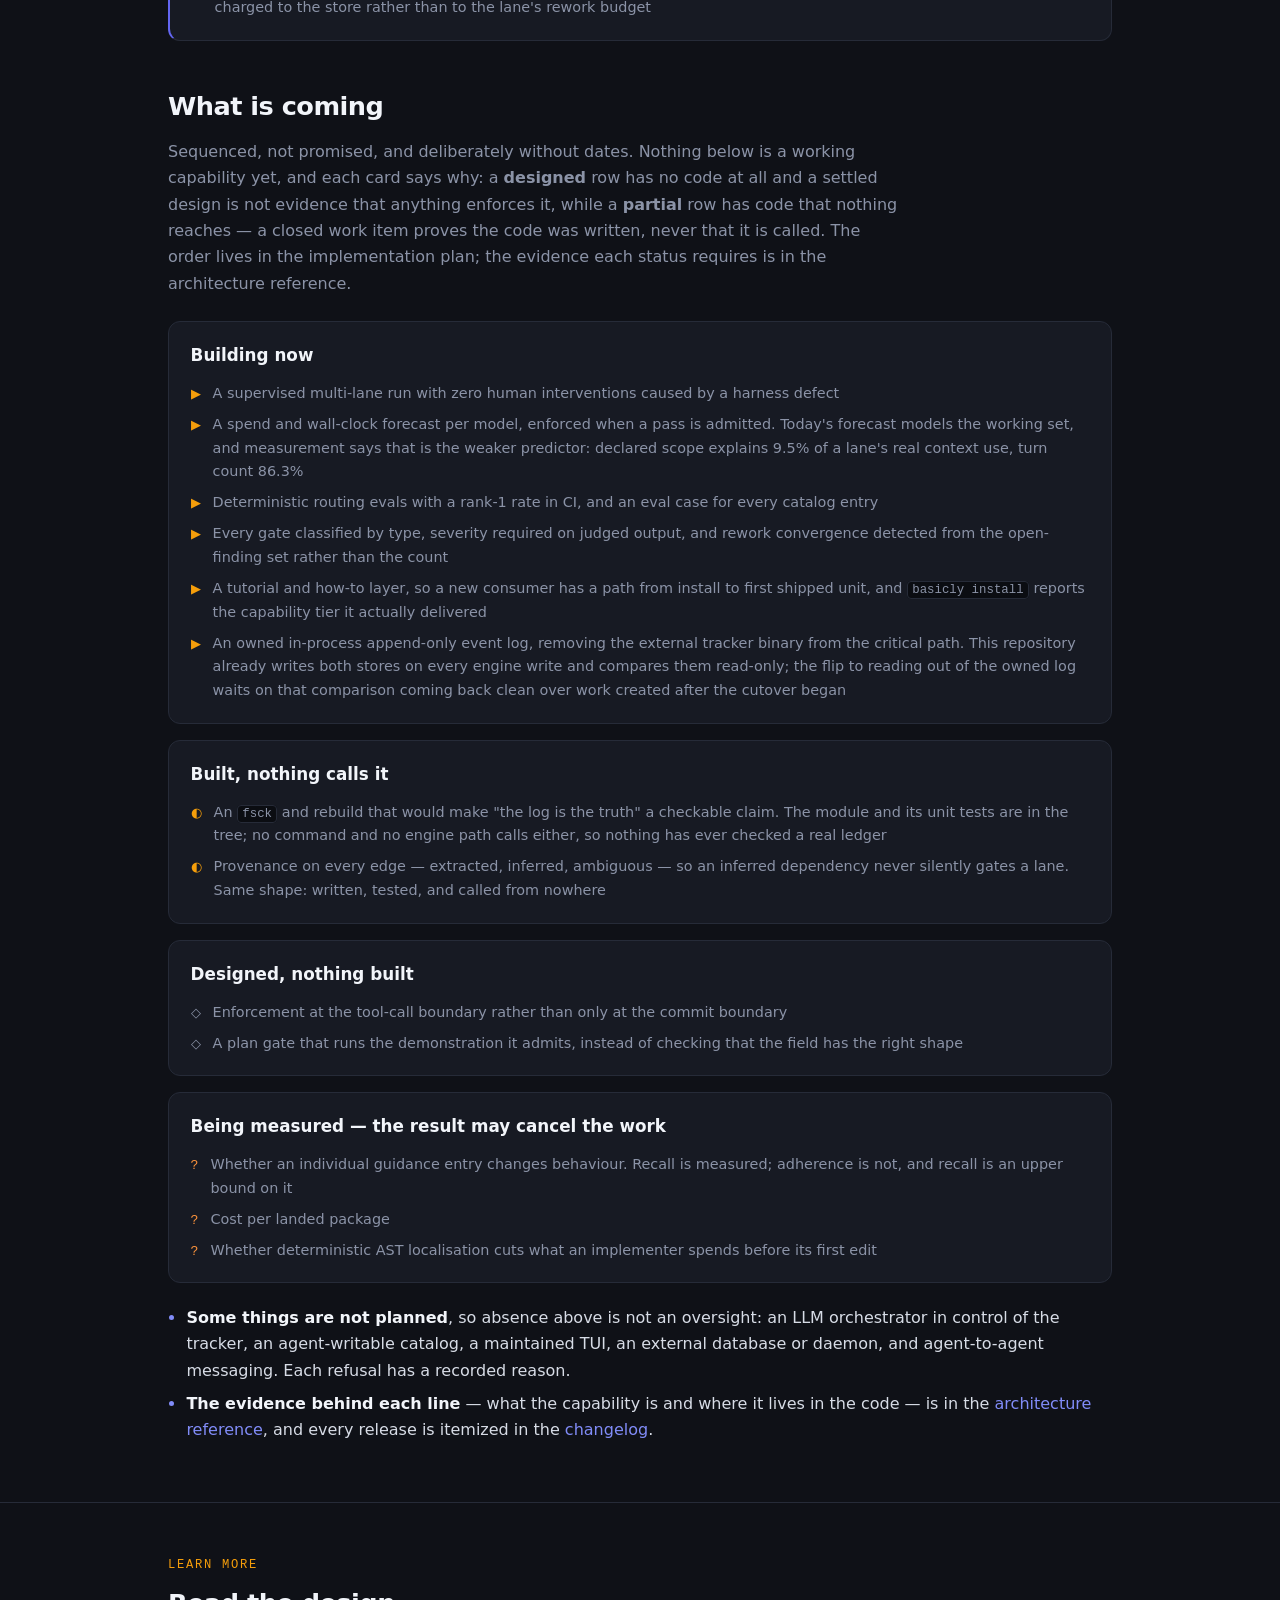
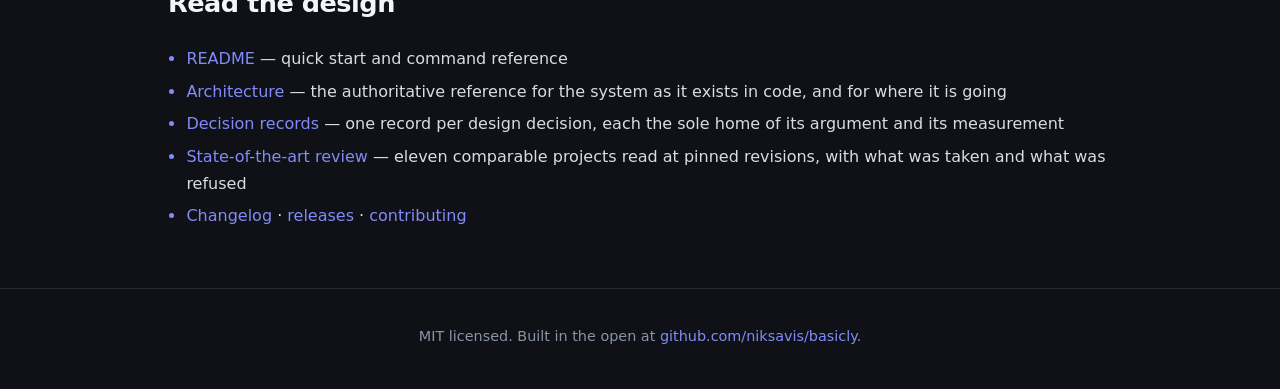
==== commit d2d0f119: "chore(release): bump version refresh install pins and regenerate projections Release v0.26.10 dated " ====
--- a/site/index.html
+++ b/site/index.html
@@ -711,7 +711,7 @@
         <p class="lead">
           With <a href="https://docs.astral.sh/uv/">uv</a> on the machine:
         </p>
-        <pre><span class="p">$ </span>uvx --from git+https://github.com/niksavis/basicly@v0.26.9 basicly install</pre>
+        <pre><span class="p">$ </span>uvx --from git+https://github.com/niksavis/basicly@v0.26.10 basicly install</pre>
         <p class="muted">
           <code>uvx</code> is one of three ways to reach the same verb, not the
           command itself: <code>uv run basicly install</code> works inside a
@@ -765,7 +765,7 @@
             subagent declares instead of a provider model id, resolved per host.
           </li>
         </ul>
-        <pre><span class="p">$ </span>uv tool install 'git+https://github.com/niksavis/basicly@v0.26.9#subdirectory=packages/basicly-tracker'
+        <pre><span class="p">$ </span>uv tool install 'git+https://github.com/niksavis/basicly@v0.26.10#subdirectory=packages/basicly-tracker'
 <span class="p">$ </span>basicly-tracker init</pre>
         <p class="muted">
           The tracker installs once per machine and writes only its ledger,
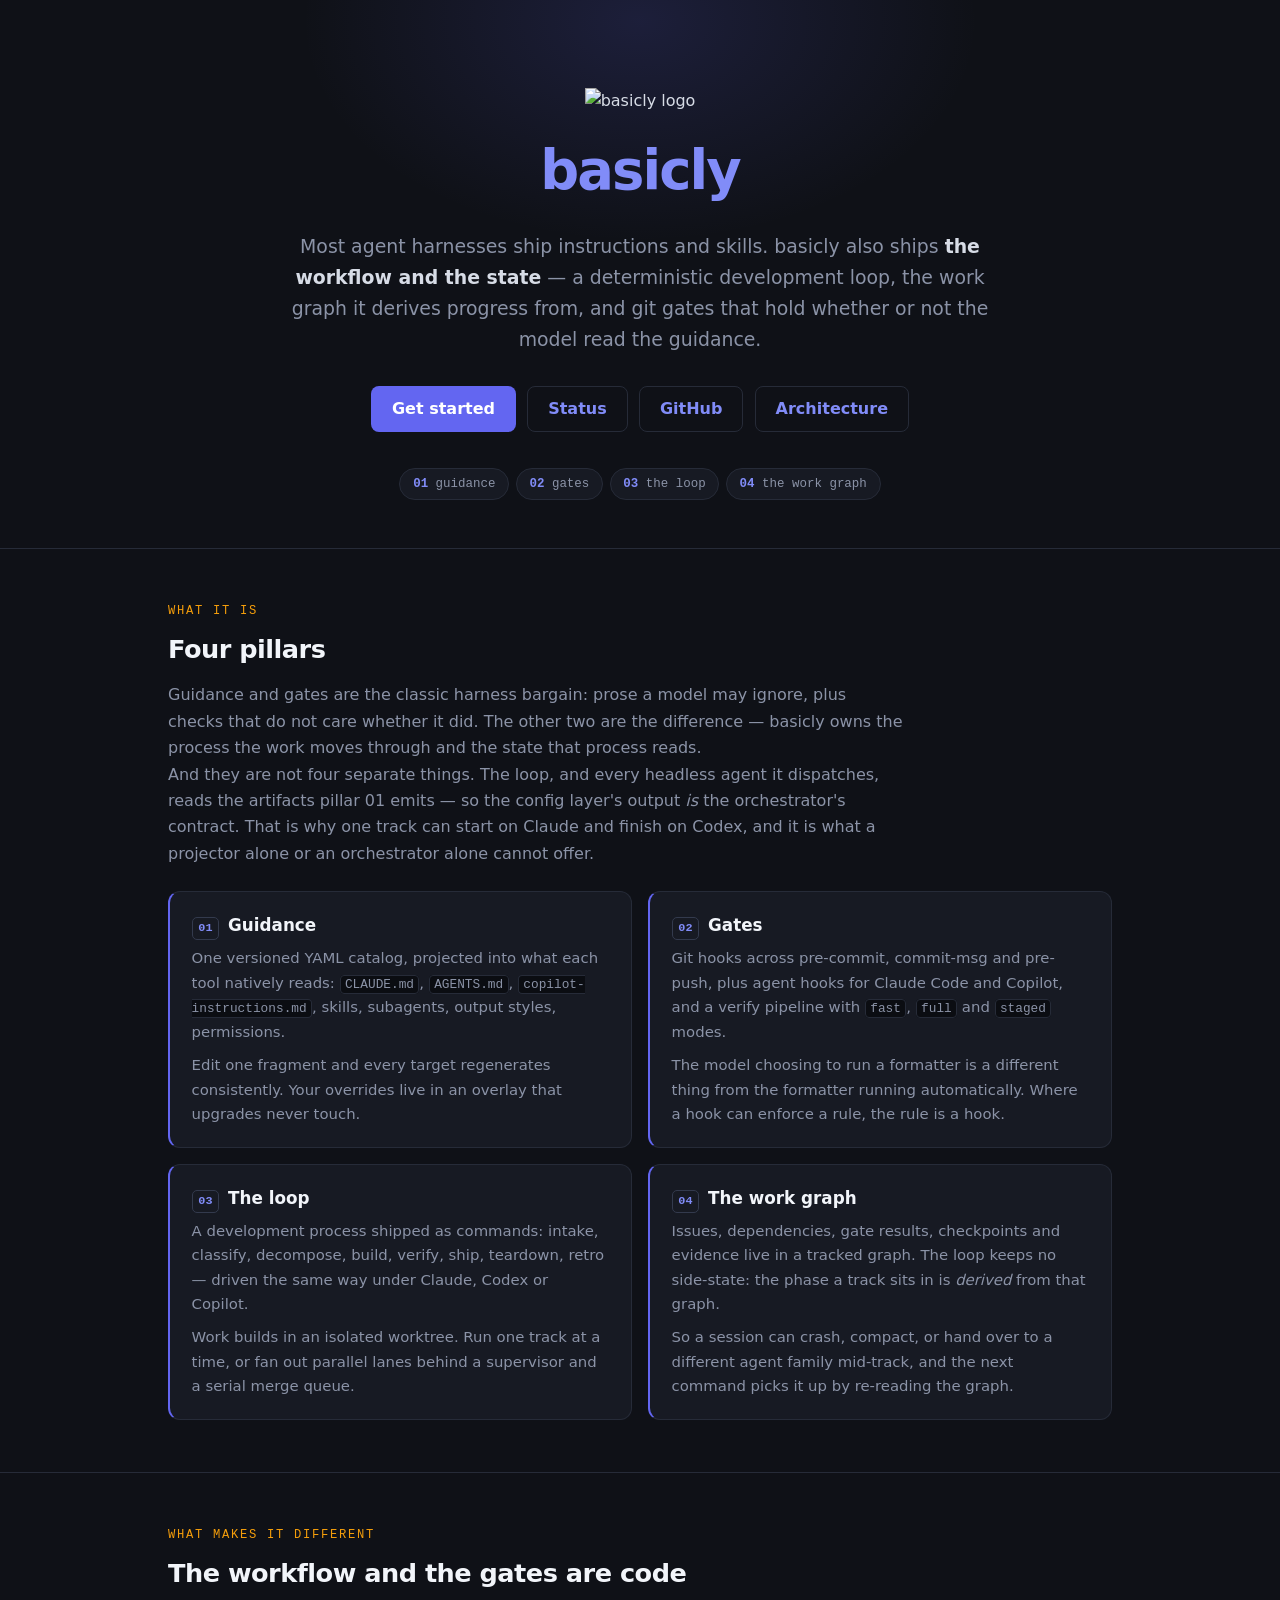
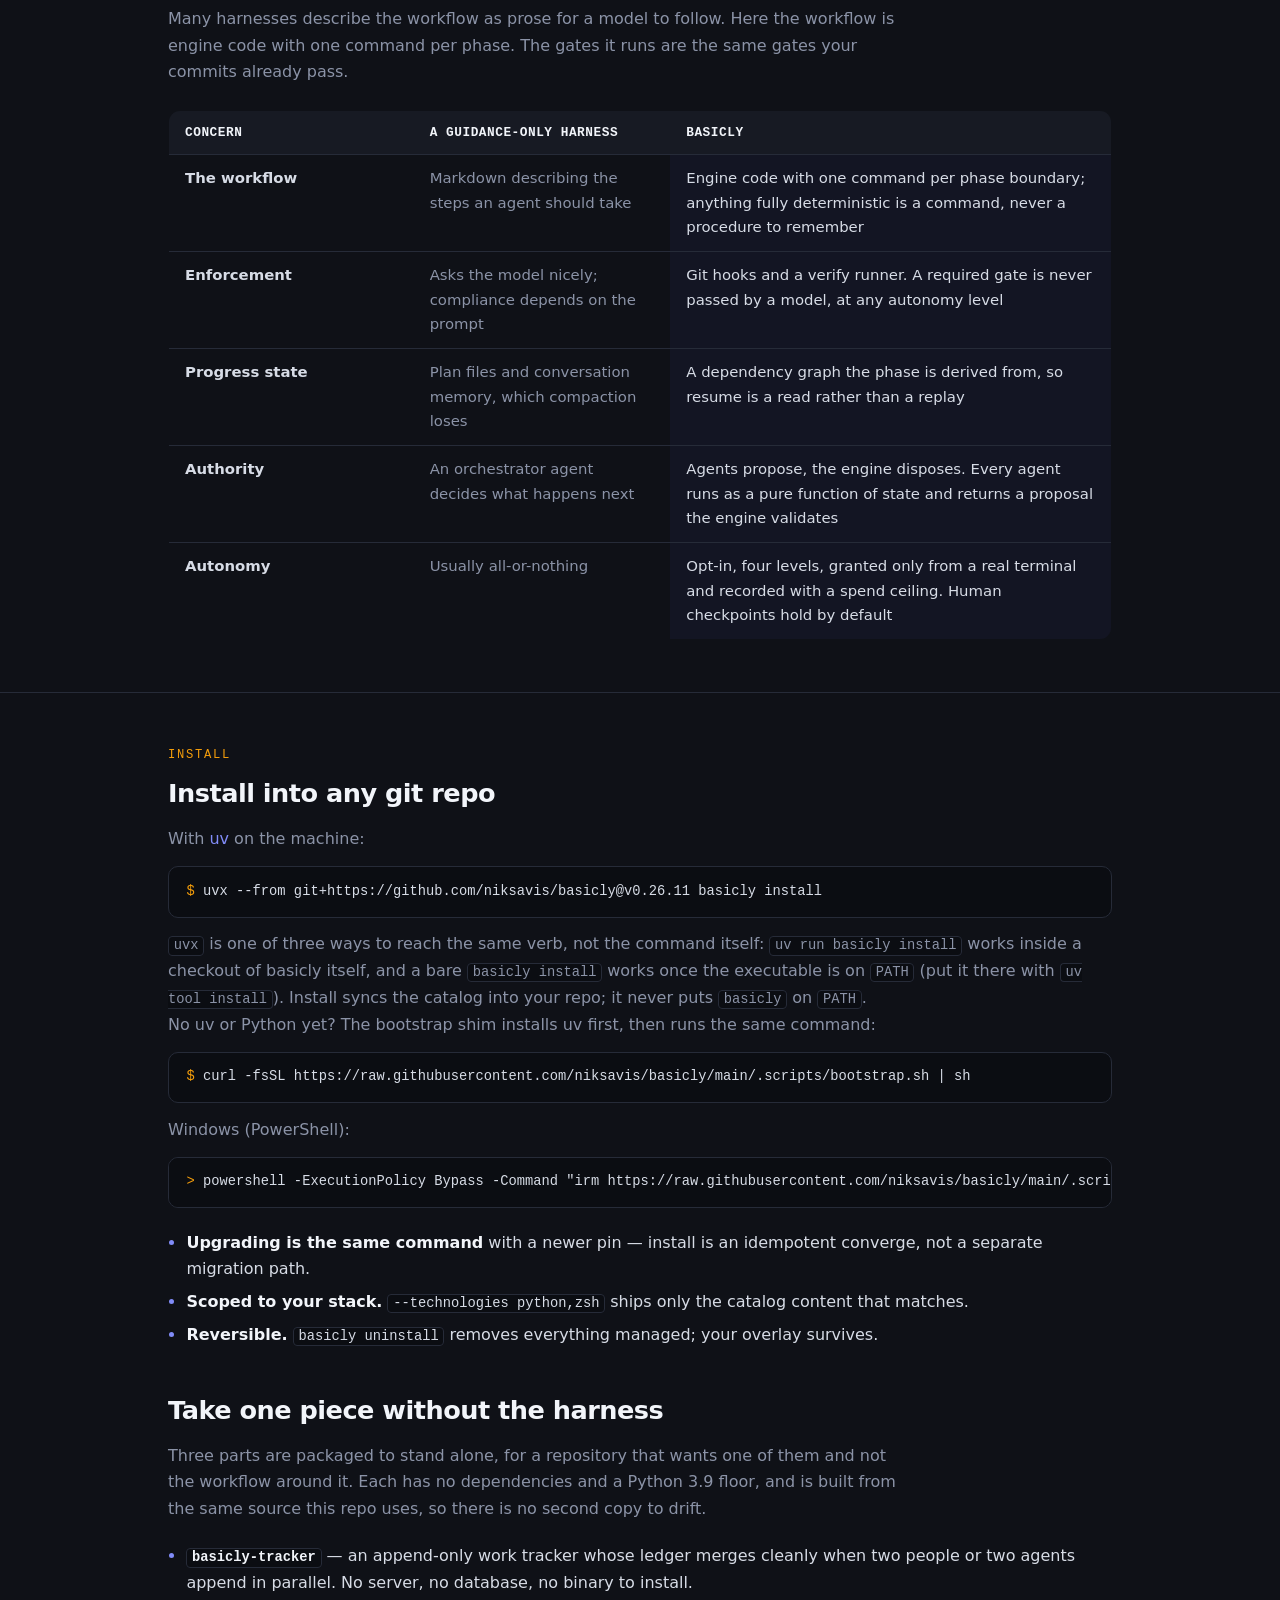
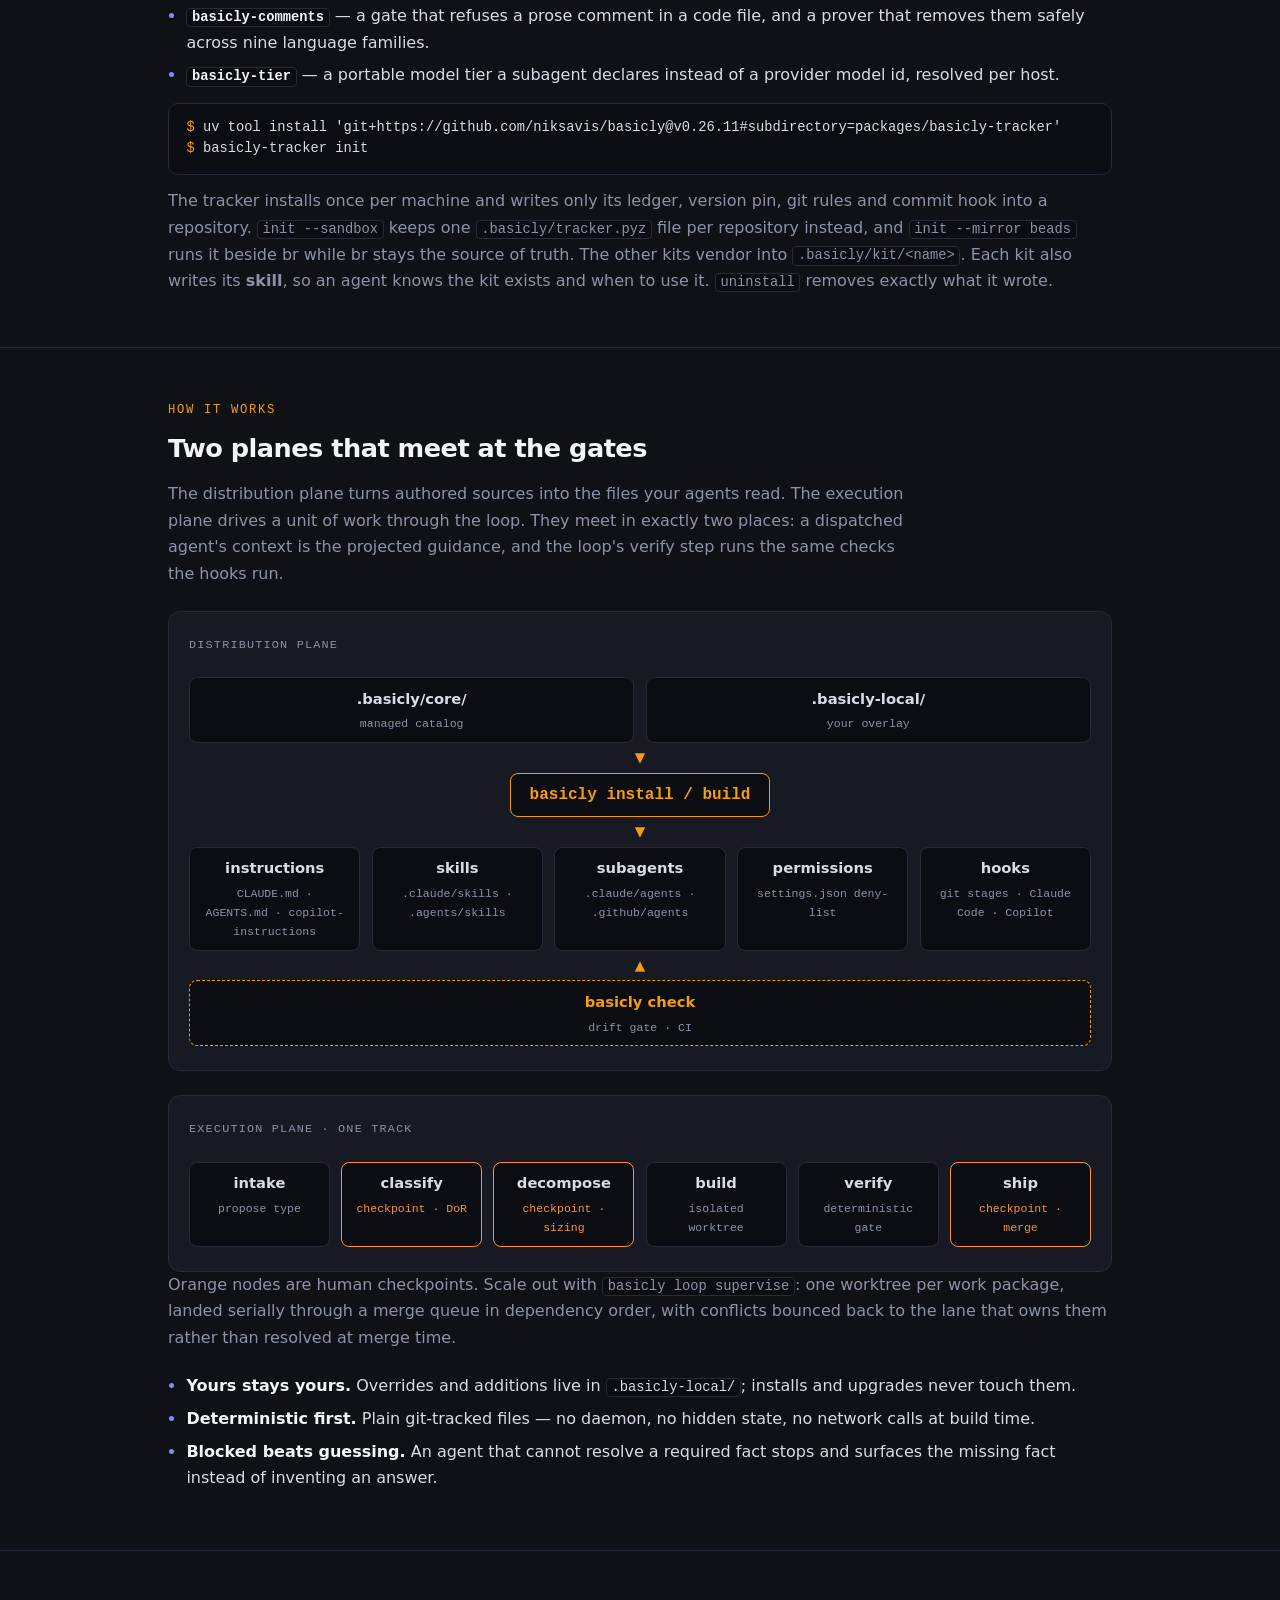
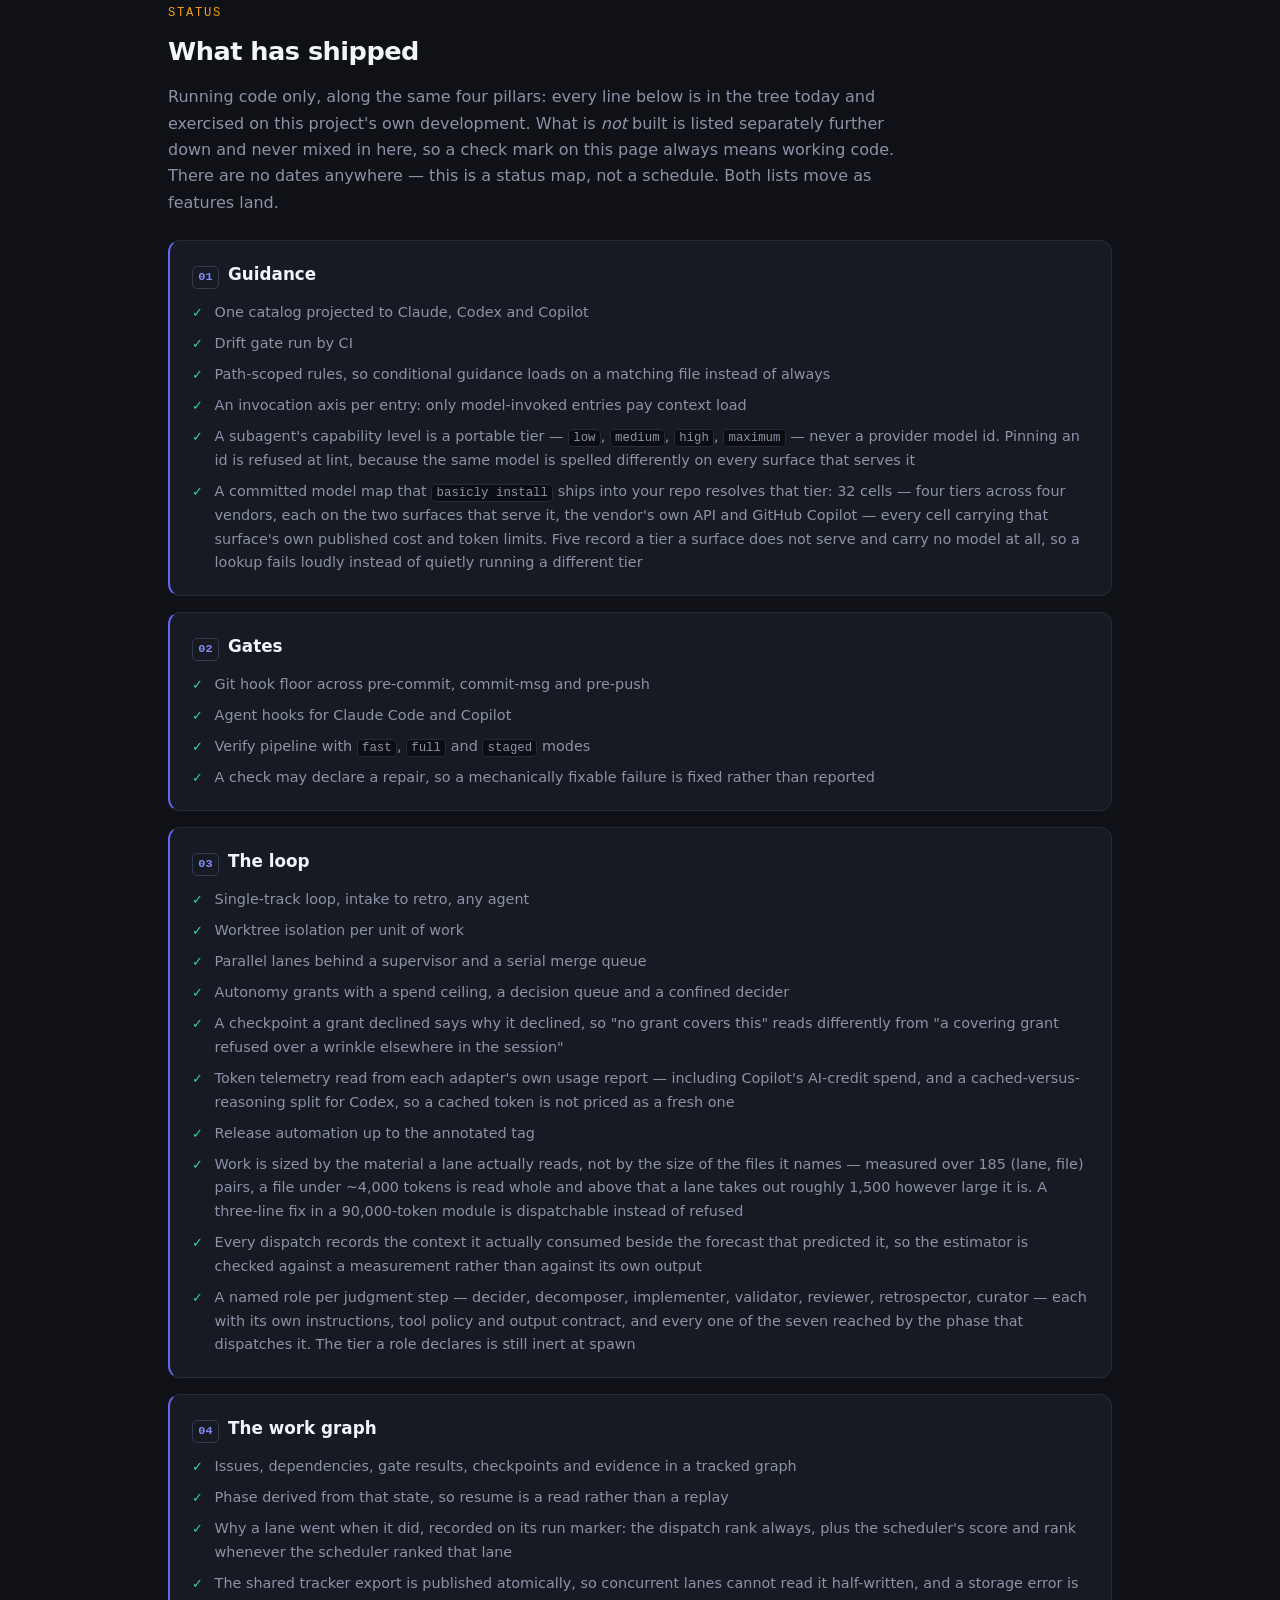
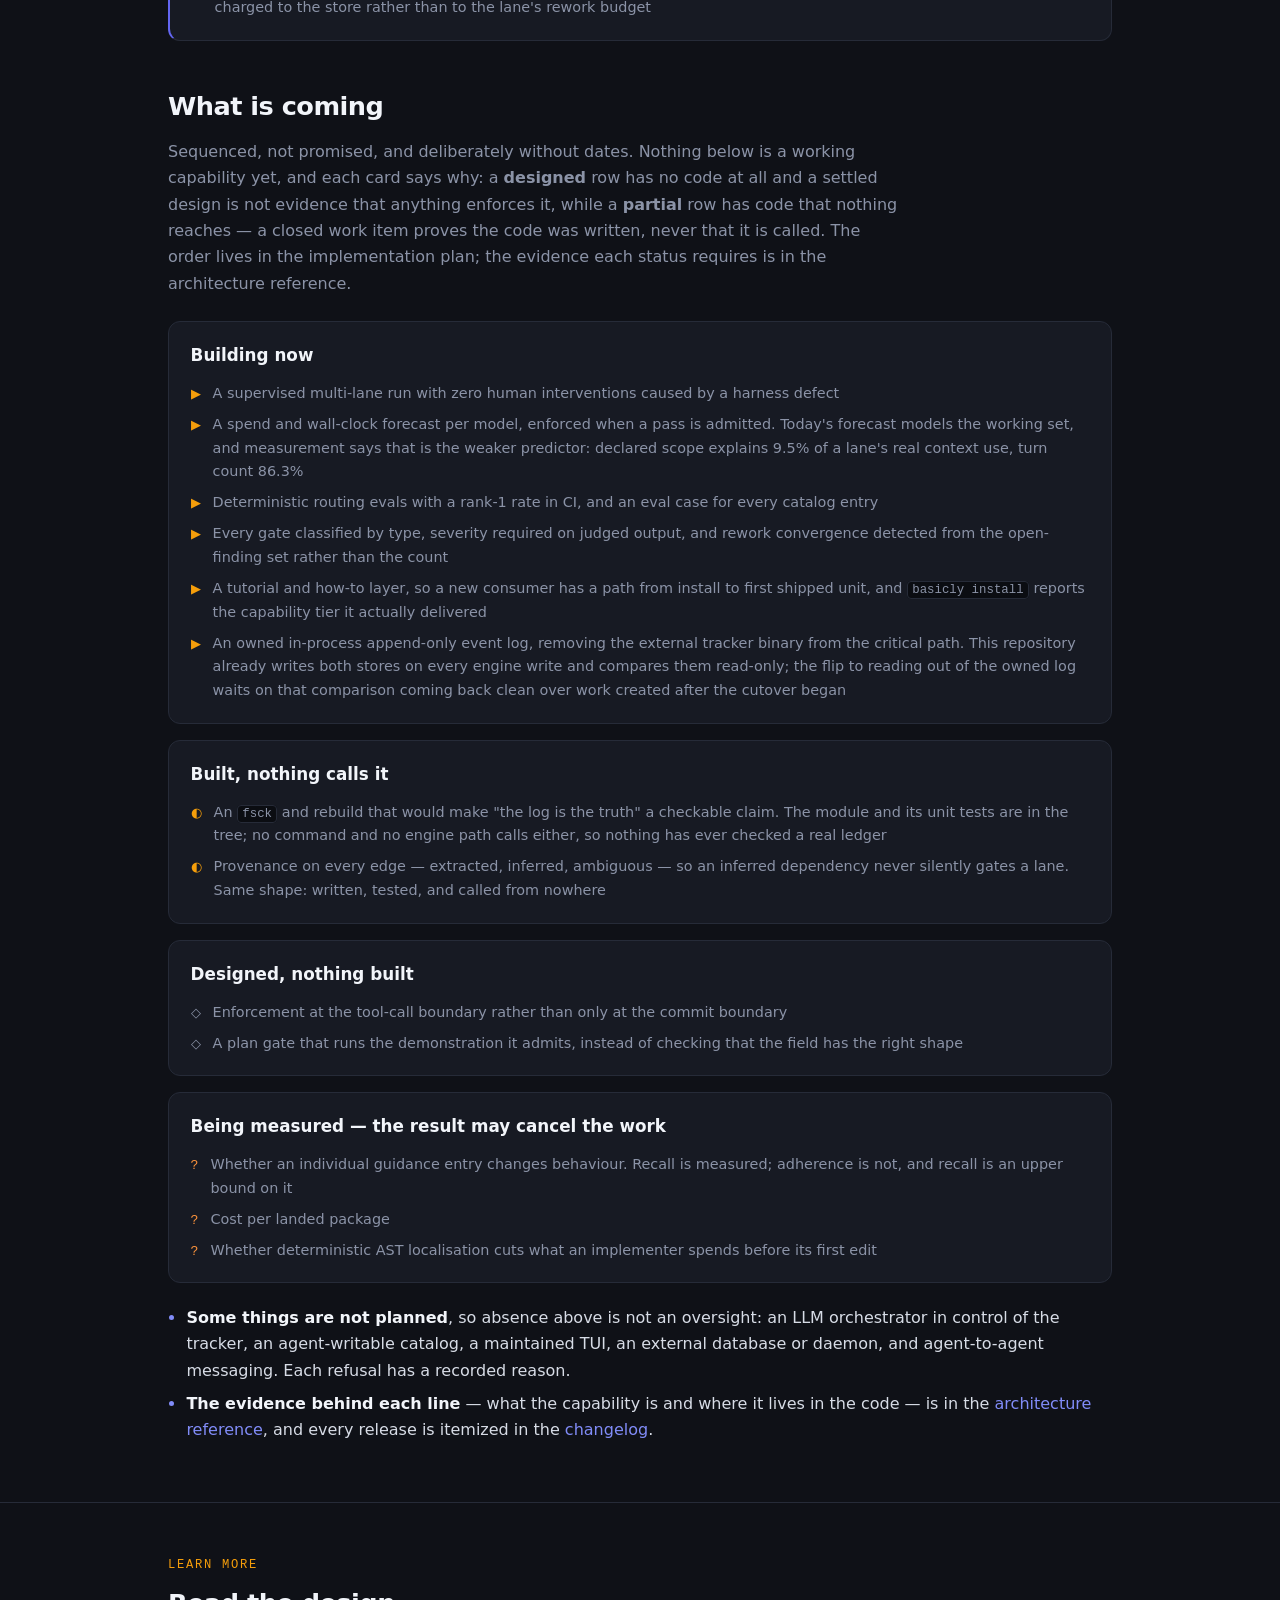
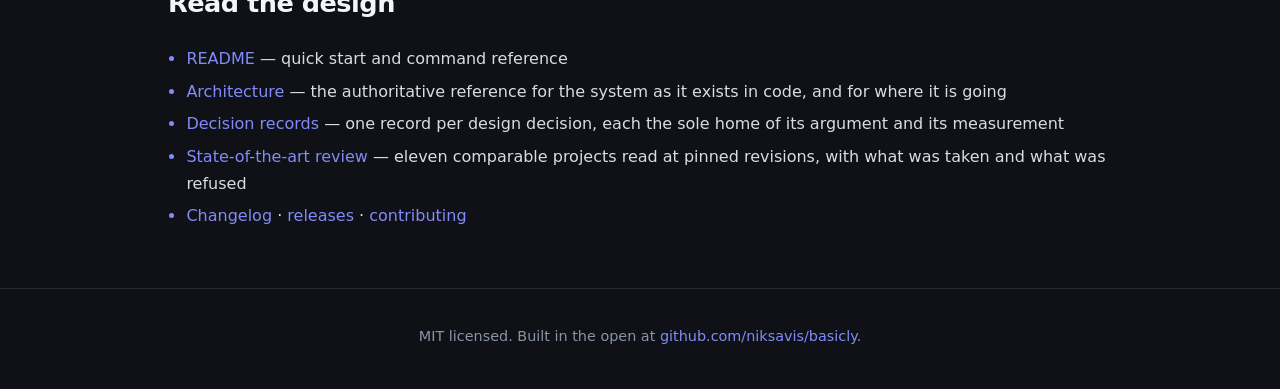
==== commit 8dd7e629: "chore(release): bump version refresh install pins and regenerate projections Release v0.26.11 dated " ====
--- a/site/index.html
+++ b/site/index.html
@@ -711,7 +711,7 @@
         <p class="lead">
           With <a href="https://docs.astral.sh/uv/">uv</a> on the machine:
         </p>
-        <pre><span class="p">$ </span>uvx --from git+https://github.com/niksavis/basicly@v0.26.10 basicly install</pre>
+        <pre><span class="p">$ </span>uvx --from git+https://github.com/niksavis/basicly@v0.26.11 basicly install</pre>
         <p class="muted">
           <code>uvx</code> is one of three ways to reach the same verb, not the
           command itself: <code>uv run basicly install</code> works inside a
@@ -765,7 +765,7 @@
             subagent declares instead of a provider model id, resolved per host.
           </li>
         </ul>
-        <pre><span class="p">$ </span>uv tool install 'git+https://github.com/niksavis/basicly@v0.26.10#subdirectory=packages/basicly-tracker'
+        <pre><span class="p">$ </span>uv tool install 'git+https://github.com/niksavis/basicly@v0.26.11#subdirectory=packages/basicly-tracker'
 <span class="p">$ </span>basicly-tracker init</pre>
         <p class="muted">
           The tracker installs once per machine and writes only its ledger,
